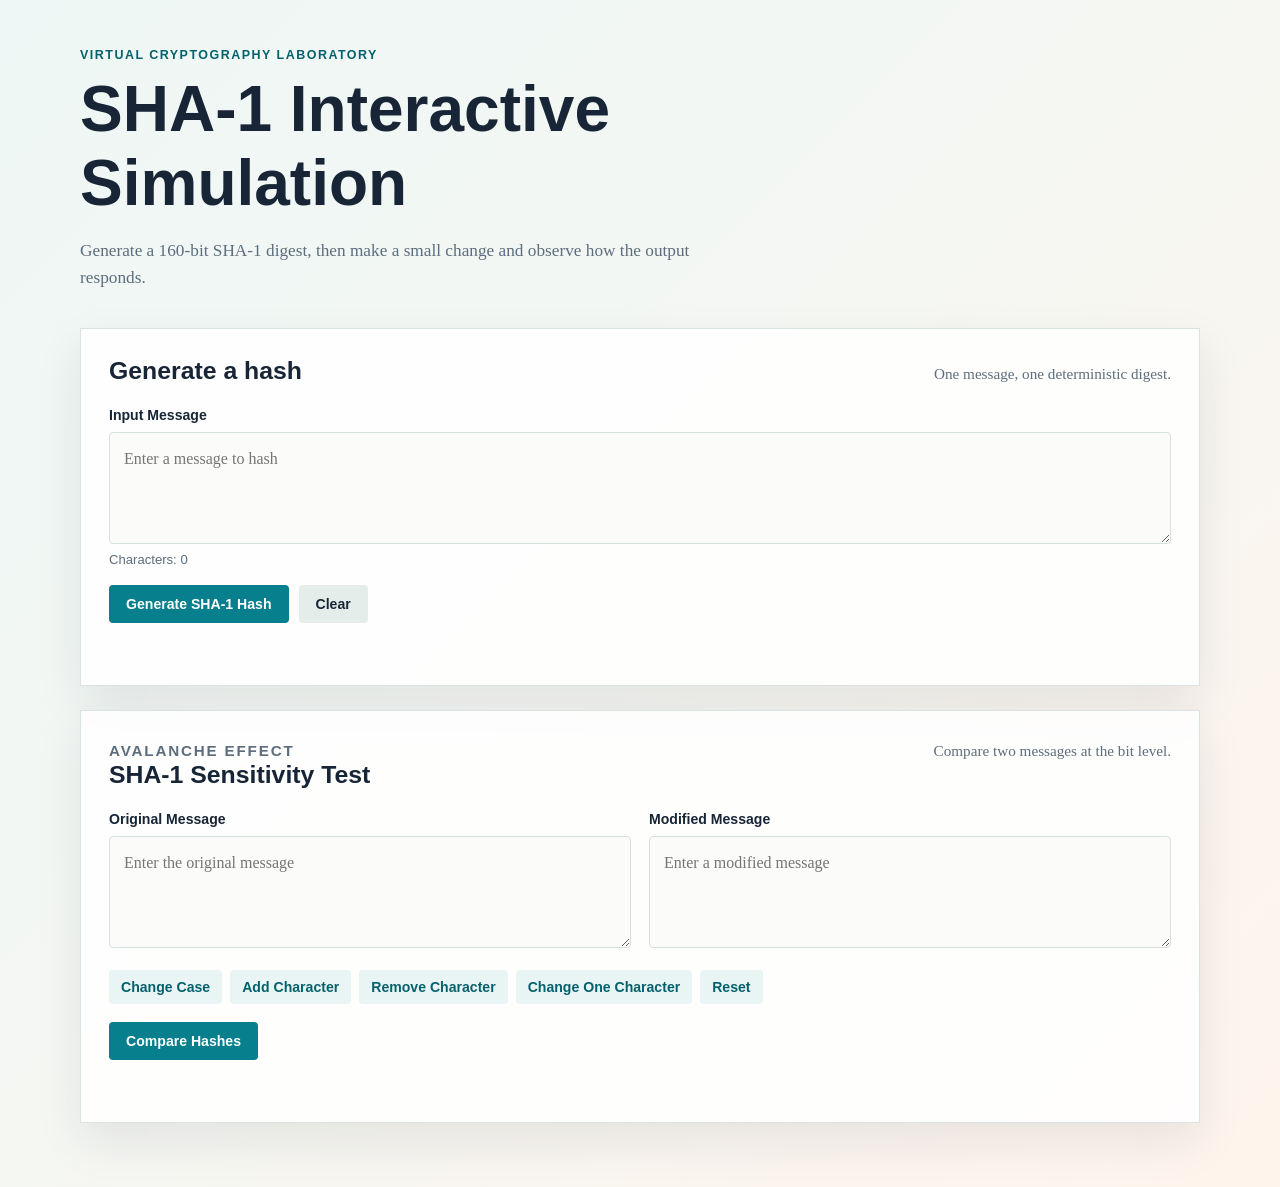
==== index.html @ 7b33bd2f "refactor: move SHA-1 module to root" ====
<!doctype html>
<html lang="en">
<head>
  <meta charset="UTF-8">
  <meta name="viewport" content="width=device-width, initial-scale=1">
  <meta name="description" content="Interactive SHA-1 hashing and sensitivity experiment">
  <title>SHA-1 Interactive Simulation</title>
  <style>
    :root {
      color-scheme: light;
      --ink: #172536;
      --muted: #5d6d7d;
      --paper: #f5f7f3;
      --panel: #ffffff;
      --line: #d7e0df;
      --teal: #087f8c;
      --teal-dark: #05616b;
      --orange: #e5824d;
      --orange-soft: #fff0e8;
      --blue-soft: #e9f4f5;
      --shadow: 0 18px 45px rgba(23, 37, 54, 0.09);
    }

    * { box-sizing: border-box; }

    body {
      margin: 0;
      color: var(--ink);
      background: linear-gradient(135deg, #eef7f5 0%, var(--paper) 48%, #fff4ec 100%);
      font: 16px/1.55 Georgia, "Times New Roman", serif;
    }

    main { width: min(1120px, calc(100% - 32px)); margin: 0 auto; padding: 48px 0 64px; }

    .eyebrow { color: var(--teal-dark); font: 700 0.78rem/1.2 "Avenir Next", "Trebuchet MS", sans-serif; letter-spacing: 0.12em; text-transform: uppercase; }
    h1, h2, h3 { margin: 0; font-family: "Avenir Next", "Trebuchet MS", sans-serif; line-height: 1.15; }
    h1 { max-width: 760px; margin-top: 10px; font-size: clamp(2.35rem, 5vw, 4.5rem); letter-spacing: 0; }
    h2 { font-size: 1.55rem; }
    h3 { font-size: 1rem; }
    p { margin: 0; }
    .intro { max-width: 650px; margin-top: 18px; color: var(--muted); font-size: 1.08rem; }

    .section { margin-top: 36px; padding: 28px; background: rgba(255, 255, 255, 0.87); border: 1px solid rgba(215, 224, 223, 0.9); box-shadow: var(--shadow); }
    .section-heading { display: flex; flex-wrap: wrap; align-items: baseline; justify-content: space-between; gap: 12px; margin-bottom: 22px; }
    .section-heading p { color: var(--muted); font-size: 0.95rem; }
    .grid { display: grid; grid-template-columns: repeat(2, minmax(0, 1fr)); gap: 18px; }
    .field { display: flex; flex-direction: column; gap: 8px; }
    label { font: 700 0.88rem/1.2 "Avenir Next", "Trebuchet MS", sans-serif; }
    textarea { width: 100%; min-height: 112px; resize: vertical; padding: 14px; color: var(--ink); background: #fbfcfa; border: 1px solid var(--line); border-radius: 4px; font: 1rem/1.5 Georgia, "Times New Roman", serif; }
    textarea:focus { outline: 3px solid rgba(8, 127, 140, 0.2); border-color: var(--teal); }
    .count { color: var(--muted); font: 0.82rem "Avenir Next", "Trebuchet MS", sans-serif; }
    .actions { display: flex; flex-wrap: wrap; align-items: center; gap: 10px; margin-top: 18px; }
    button { padding: 11px 17px; color: white; background: var(--teal); border: 0; border-radius: 4px; cursor: pointer; font: 700 0.88rem "Avenir Next", "Trebuchet MS", sans-serif; }
    button:hover { background: var(--teal-dark); }
    button.secondary { color: var(--ink); background: #e5edeb; }
    button.secondary:hover { background: #d4e2df; }
    button.quick { padding: 9px 12px; color: var(--teal-dark); background: var(--blue-soft); }
    .status { min-height: 1.4em; margin-top: 14px; color: #a74627; font: 0.9rem "Avenir Next", "Trebuchet MS", sans-serif; }

    .result { display: none; margin-top: 22px; padding: 20px; background: var(--blue-soft); border-left: 4px solid var(--teal); }
    .result.visible { display: block; }
    .result dl { display: grid; grid-template-columns: 180px 1fr; gap: 10px 20px; margin: 16px 0 0; }
    dt { color: var(--muted); font-weight: 700; }
    dd { margin: 0; overflow-wrap: anywhere; }
    .hash { color: var(--teal-dark); font: 700 0.98rem/1.6 "SFMono-Regular", Consolas, monospace; letter-spacing: 0; }

    .quick-tests { display: flex; flex-wrap: wrap; gap: 8px; margin-top: 22px; }
    .comparison { margin-top: 24px; }
    .comparison-result { display: none; margin-top: 22px; }
    .comparison-result.visible { display: block; }
    .comparison-grid { display: grid; grid-template-columns: repeat(2, minmax(0, 1fr)); gap: 14px; }
    .hash-card { min-width: 0; padding: 16px; background: #fbfcfa; border: 1px solid var(--line); }
    .hash-card .hash { display: block; margin-top: 8px; font-size: 0.86rem; word-break: break-all; }
    .hash-difference { margin-top: 18px; color: var(--muted); font: 0.82rem/1.9 "SFMono-Regular", Consolas, monospace; word-break: break-all; }
    .diff { color: #b6532d; background: var(--orange-soft); font-weight: 700; }
    .metric { margin-top: 20px; padding: 18px; background: #fffaf6; border: 1px solid #f2d8c9; }
    .metric-line { display: flex; justify-content: space-between; gap: 12px; font-family: "Avenir Next", "Trebuchet MS", sans-serif; font-weight: 700; }
    progress { display: block; width: 100%; height: 14px; margin-top: 12px; accent-color: var(--orange); }
    .observation { margin-top: 18px; padding: 14px 16px; background: var(--orange-soft); border-left: 4px solid var(--orange); }
    .footnote { margin-top: 22px; color: var(--muted); font-size: 0.9rem; }

    @media (max-width: 680px) {
      main { width: min(100% - 22px, 1120px); padding-top: 30px; }
      .section { padding: 20px 16px; }
      .grid, .comparison-grid { grid-template-columns: 1fr; }
      .result dl { grid-template-columns: 1fr; gap: 2px; }
      dd { margin-bottom: 8px; }
      .metric-line { align-items: flex-start; flex-direction: column; }
    }
  </style>
</head>
<body>
  <main>
    <header>
      <p class="eyebrow">Virtual Cryptography Laboratory</p>
      <h1>SHA-1 Interactive Simulation</h1>
      <p class="intro">Generate a 160-bit SHA-1 digest, then make a small change and observe how the output responds.</p>
    </header>

    <section class="section" aria-labelledby="hash-heading">
      <div class="section-heading">
        <h2 id="hash-heading">Generate a hash</h2>
        <p>One message, one deterministic digest.</p>
      </div>
      <div class="field">
        <label for="message-input">Input Message</label>
        <textarea id="message-input" placeholder="Enter a message to hash" aria-describedby="character-count"></textarea>
        <span class="count" id="character-count">Characters: 0</span>
      </div>
      <div class="actions">
        <button id="generate-button" type="button">Generate SHA-1 Hash</button>
        <button id="clear-button" class="secondary" type="button">Clear</button>
      </div>
      <p class="status" id="hash-status" role="status" aria-live="polite"></p>
      <article class="result" id="hash-result" aria-live="polite">
        <h3>SHA-1 Result</h3>
        <dl>
          <dt>Message</dt><dd id="result-message"></dd>
          <dt>SHA-1 Hash</dt><dd class="hash" id="result-hash"></dd>
          <dt>Hash Length</dt><dd>160 bits</dd>
          <dt>Hexadecimal Length</dt><dd>40 characters</dd>
        </dl>
      </article>
    </section>

    <section class="section comparison" aria-labelledby="sensitivity-heading">
      <div class="section-heading">
        <div>
          <p class="eyebrow">Avalanche effect</p>
          <h2 id="sensitivity-heading">SHA-1 Sensitivity Test</h2>
        </div>
        <p>Compare two messages at the bit level.</p>
      </div>
      <div class="grid">
        <div class="field">
          <label for="original-input">Original Message</label>
          <textarea id="original-input" placeholder="Enter the original message"></textarea>
        </div>
        <div class="field">
          <label for="modified-input">Modified Message</label>
          <textarea id="modified-input" placeholder="Enter a modified message"></textarea>
        </div>
      </div>
      <div class="quick-tests" aria-label="Quick sensitivity tests">
        <button class="quick" type="button" data-test="case">Change Case</button>
        <button class="quick" type="button" data-test="add">Add Character</button>
        <button class="quick" type="button" data-test="remove">Remove Character</button>
        <button class="quick" type="button" data-test="character">Change One Character</button>
        <button class="quick" type="button" data-test="reset">Reset</button>
      </div>
      <div class="actions">
        <button id="compare-button" type="button">Compare Hashes</button>
      </div>
      <p class="status" id="comparison-status" role="status" aria-live="polite"></p>
      <article class="comparison-result" id="comparison-result" aria-live="polite">
        <div class="comparison-grid">
          <div class="hash-card"><h3>Original Message</h3><p id="comparison-original-message"></p><span class="hash" id="comparison-original-hash"></span></div>
          <div class="hash-card"><h3>Modified Message</h3><p id="comparison-modified-message"></p><span class="hash" id="comparison-modified-hash"></span></div>
        </div>
        <p class="hash-difference" id="hash-difference" aria-label="Hexadecimal hash differences"></p>
        <div class="metric">
          <div class="metric-line"><span id="changed-bits">Changed Bits: 0 / 160</span><span id="changed-percentage">0.00%</span></div>
          <progress id="sensitivity-progress" max="100" value="0" aria-label="Percentage of changed bits"></progress>
        </div>
        <p class="observation" id="observation"></p>
        <p class="footnote">Each hexadecimal character represents four bits, so the 40-character display represents the complete 160-bit SHA-1 output. Highlighted characters differ between the two digests.</p>
      </article>
    </section>
  </main>
  <script src="script.js"></script>
</body>
</html>
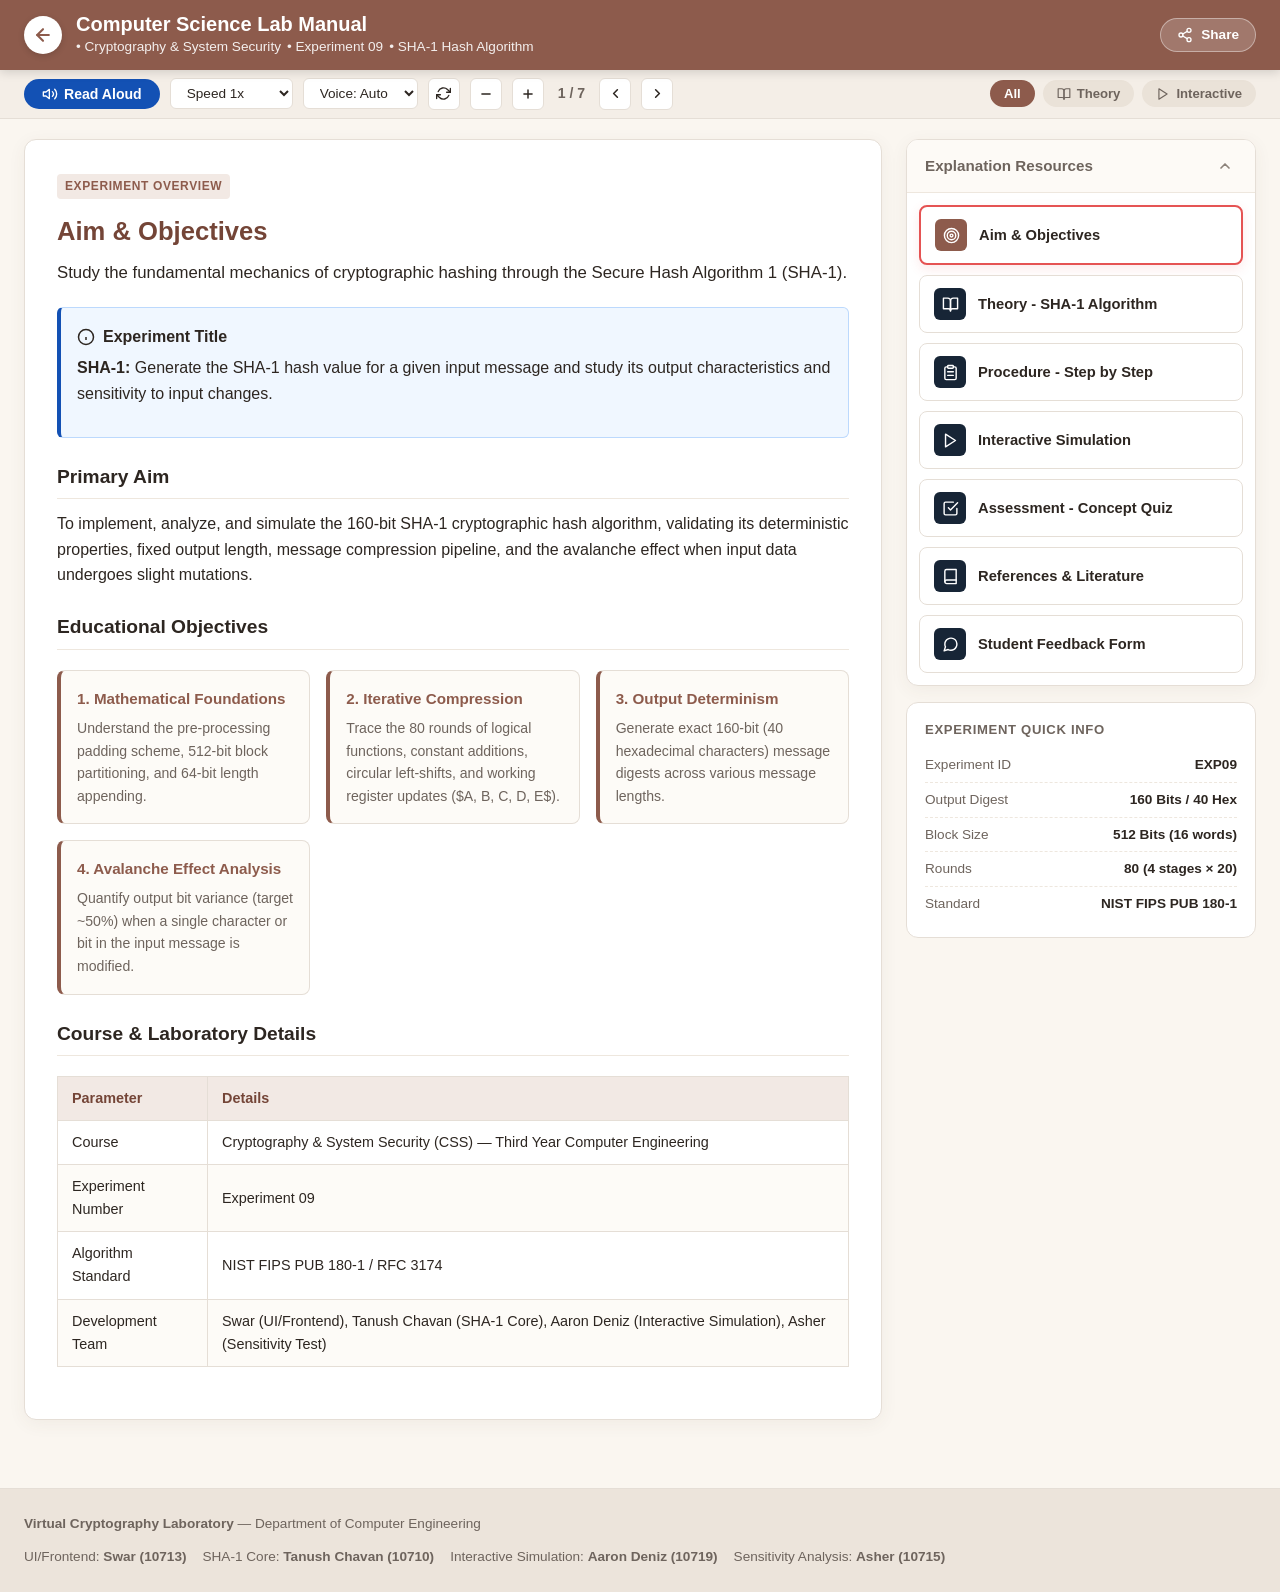
==== commit fcbea437: "feat: implement virtual lab frontend UI, educational theme, and lab sections" ====
--- a/index.html
+++ b/index.html
@@ -3,170 +3,919 @@
 <head>
   <meta charset="UTF-8">
   <meta name="viewport" content="width=device-width, initial-scale=1">
-  <meta name="description" content="Interactive SHA-1 hashing and sensitivity experiment">
-  <title>SHA-1 Interactive Simulation</title>
-  <style>
-    :root {
-      color-scheme: light;
-      --ink: #172536;
-      --muted: #5d6d7d;
-      --paper: #f5f7f3;
-      --panel: #ffffff;
-      --line: #d7e0df;
-      --teal: #087f8c;
-      --teal-dark: #05616b;
-      --orange: #e5824d;
-      --orange-soft: #fff0e8;
-      --blue-soft: #e9f4f5;
-      --shadow: 0 18px 45px rgba(23, 37, 54, 0.09);
-    }
-
-    * { box-sizing: border-box; }
-
-    body {
-      margin: 0;
-      color: var(--ink);
-      background: linear-gradient(135deg, #eef7f5 0%, var(--paper) 48%, #fff4ec 100%);
-      font: 16px/1.55 Georgia, "Times New Roman", serif;
-    }
-
-    main { width: min(1120px, calc(100% - 32px)); margin: 0 auto; padding: 48px 0 64px; }
-
-    .eyebrow { color: var(--teal-dark); font: 700 0.78rem/1.2 "Avenir Next", "Trebuchet MS", sans-serif; letter-spacing: 0.12em; text-transform: uppercase; }
-    h1, h2, h3 { margin: 0; font-family: "Avenir Next", "Trebuchet MS", sans-serif; line-height: 1.15; }
-    h1 { max-width: 760px; margin-top: 10px; font-size: clamp(2.35rem, 5vw, 4.5rem); letter-spacing: 0; }
-    h2 { font-size: 1.55rem; }
-    h3 { font-size: 1rem; }
-    p { margin: 0; }
-    .intro { max-width: 650px; margin-top: 18px; color: var(--muted); font-size: 1.08rem; }
-
-    .section { margin-top: 36px; padding: 28px; background: rgba(255, 255, 255, 0.87); border: 1px solid rgba(215, 224, 223, 0.9); box-shadow: var(--shadow); }
-    .section-heading { display: flex; flex-wrap: wrap; align-items: baseline; justify-content: space-between; gap: 12px; margin-bottom: 22px; }
-    .section-heading p { color: var(--muted); font-size: 0.95rem; }
-    .grid { display: grid; grid-template-columns: repeat(2, minmax(0, 1fr)); gap: 18px; }
-    .field { display: flex; flex-direction: column; gap: 8px; }
-    label { font: 700 0.88rem/1.2 "Avenir Next", "Trebuchet MS", sans-serif; }
-    textarea { width: 100%; min-height: 112px; resize: vertical; padding: 14px; color: var(--ink); background: #fbfcfa; border: 1px solid var(--line); border-radius: 4px; font: 1rem/1.5 Georgia, "Times New Roman", serif; }
-    textarea:focus { outline: 3px solid rgba(8, 127, 140, 0.2); border-color: var(--teal); }
-    .count { color: var(--muted); font: 0.82rem "Avenir Next", "Trebuchet MS", sans-serif; }
-    .actions { display: flex; flex-wrap: wrap; align-items: center; gap: 10px; margin-top: 18px; }
-    button { padding: 11px 17px; color: white; background: var(--teal); border: 0; border-radius: 4px; cursor: pointer; font: 700 0.88rem "Avenir Next", "Trebuchet MS", sans-serif; }
-    button:hover { background: var(--teal-dark); }
-    button.secondary { color: var(--ink); background: #e5edeb; }
-    button.secondary:hover { background: #d4e2df; }
-    button.quick { padding: 9px 12px; color: var(--teal-dark); background: var(--blue-soft); }
-    .status { min-height: 1.4em; margin-top: 14px; color: #a74627; font: 0.9rem "Avenir Next", "Trebuchet MS", sans-serif; }
-
-    .result { display: none; margin-top: 22px; padding: 20px; background: var(--blue-soft); border-left: 4px solid var(--teal); }
-    .result.visible { display: block; }
-    .result dl { display: grid; grid-template-columns: 180px 1fr; gap: 10px 20px; margin: 16px 0 0; }
-    dt { color: var(--muted); font-weight: 700; }
-    dd { margin: 0; overflow-wrap: anywhere; }
-    .hash { color: var(--teal-dark); font: 700 0.98rem/1.6 "SFMono-Regular", Consolas, monospace; letter-spacing: 0; }
-
-    .quick-tests { display: flex; flex-wrap: wrap; gap: 8px; margin-top: 22px; }
-    .comparison { margin-top: 24px; }
-    .comparison-result { display: none; margin-top: 22px; }
-    .comparison-result.visible { display: block; }
-    .comparison-grid { display: grid; grid-template-columns: repeat(2, minmax(0, 1fr)); gap: 14px; }
-    .hash-card { min-width: 0; padding: 16px; background: #fbfcfa; border: 1px solid var(--line); }
-    .hash-card .hash { display: block; margin-top: 8px; font-size: 0.86rem; word-break: break-all; }
-    .hash-difference { margin-top: 18px; color: var(--muted); font: 0.82rem/1.9 "SFMono-Regular", Consolas, monospace; word-break: break-all; }
-    .diff { color: #b6532d; background: var(--orange-soft); font-weight: 700; }
-    .metric { margin-top: 20px; padding: 18px; background: #fffaf6; border: 1px solid #f2d8c9; }
-    .metric-line { display: flex; justify-content: space-between; gap: 12px; font-family: "Avenir Next", "Trebuchet MS", sans-serif; font-weight: 700; }
-    progress { display: block; width: 100%; height: 14px; margin-top: 12px; accent-color: var(--orange); }
-    .observation { margin-top: 18px; padding: 14px 16px; background: var(--orange-soft); border-left: 4px solid var(--orange); }
-    .footnote { margin-top: 22px; color: var(--muted); font-size: 0.9rem; }
-
-    @media (max-width: 680px) {
-      main { width: min(100% - 22px, 1120px); padding-top: 30px; }
-      .section { padding: 20px 16px; }
-      .grid, .comparison-grid { grid-template-columns: 1fr; }
-      .result dl { grid-template-columns: 1fr; gap: 2px; }
-      dd { margin-bottom: 8px; }
-      .metric-line { align-items: flex-start; flex-direction: column; }
-    }
-  </style>
+  <meta name="description" content="Virtual Cryptography Laboratory - SHA-1 Hash Algorithm and Sensitivity Interactive Simulation">
+  <title>Virtual Cryptography Lab | SHA-1 Hash Algorithm</title>
+  <link rel="stylesheet" href="style.css">
 </head>
 <body>
-  <main>
-    <header>
-      <p class="eyebrow">Virtual Cryptography Laboratory</p>
-      <h1>SHA-1 Interactive Simulation</h1>
-      <p class="intro">Generate a 160-bit SHA-1 digest, then make a small change and observe how the output responds.</p>
-    </header>
-
-    <section class="section" aria-labelledby="hash-heading">
-      <div class="section-heading">
-        <h2 id="hash-heading">Generate a hash</h2>
-        <p>One message, one deterministic digest.</p>
+
+  <!-- Top Header (Educational Lab Manual Theme) -->
+  <header class="site-header">
+    <div class="header-container">
+      <div class="header-left">
+        <button class="back-btn" id="btn-back" type="button" title="Back to Virtual Lab Home" aria-label="Go back">
+          <svg width="20" height="20" viewBox="0 0 24 24" fill="none" stroke="currentColor" stroke-width="2.5" stroke-linecap="round" stroke-linejoin="round">
+            <line x1="19" y1="12" x2="5" y2="12"></line>
+            <polyline points="12 19 5 12 12 5"></polyline>
+          </svg>
+        </button>
+        <div class="header-titles">
+          <h1>Computer Science Lab Manual</h1>
+          <div class="subtitle">
+            <span>• Cryptography & System Security</span>
+            <span>• Experiment 09</span>
+            <span>• SHA-1 Hash Algorithm</span>
+          </div>
+        </div>
       </div>
-      <div class="field">
-        <label for="message-input">Input Message</label>
-        <textarea id="message-input" placeholder="Enter a message to hash" aria-describedby="character-count"></textarea>
-        <span class="count" id="character-count">Characters: 0</span>
+      <div class="header-right">
+        <button class="share-btn" id="btn-share" type="button">
+          <svg width="16" height="16" viewBox="0 0 24 24" fill="none" stroke="currentColor" stroke-width="2" stroke-linecap="round" stroke-linejoin="round">
+            <circle cx="18" cy="5" r="3"></circle>
+            <circle cx="6" cy="12" r="3"></circle>
+            <circle cx="18" cy="19" r="3"></circle>
+            <line x1="8.59" y1="13.51" x2="15.42" y2="17.49"></line>
+            <line x1="15.41" y1="6.51" x2="8.59" y2="10.49"></line>
+          </svg>
+          Share
+        </button>
       </div>
-      <div class="actions">
-        <button id="generate-button" type="button">Generate SHA-1 Hash</button>
-        <button id="clear-button" class="secondary" type="button">Clear</button>
+    </div>
+  </header>
+
+  <!-- Interactive Toolbar / Utility Bar -->
+  <nav class="toolbar" aria-label="Lab navigation and accessibility controls">
+    <div class="toolbar-container">
+      <div class="toolbar-controls">
+        <button class="menu-toggle-btn" id="btn-menu-toggle" type="button" aria-label="Toggle resources menu">
+          <svg width="20" height="20" viewBox="0 0 24 24" fill="none" stroke="currentColor" stroke-width="2.2" stroke-linecap="round" stroke-linejoin="round">
+            <line x1="3" y1="12" x2="21" y2="12"></line>
+            <line x1="3" y1="6" x2="21" y2="6"></line>
+            <line x1="3" y1="18" x2="21" y2="18"></line>
+          </svg>
+        </button>
+        <button class="read-aloud-btn" id="btn-read-aloud" type="button" aria-label="Read text aloud">
+          <svg width="16" height="16" viewBox="0 0 24 24" fill="none" stroke="currentColor" stroke-width="2" stroke-linecap="round" stroke-linejoin="round">
+            <polygon points="11 5 6 9 2 9 2 15 6 15 11 19 11 5"></polygon>
+            <path d="M19.07 4.93a10 10 0 0 1 0 14.14M15.54 8.46a5 5 0 0 1 0 7.07"></path>
+          </svg>
+          <span id="read-aloud-text">Read Aloud</span>
+        </button>
+
+        <select class="control-select" id="select-speech-speed" aria-label="Speech speed">
+          <option value="0.85">Speed 0.85x</option>
+          <option value="1" selected>Speed 1x</option>
+          <option value="1.25">Speed 1.25x</option>
+          <option value="1.5">Speed 1.5x</option>
+        </select>
+
+        <select class="control-select" id="select-speech-voice" aria-label="Voice selection">
+          <option value="auto">Voice: Auto</option>
+        </select>
+
+        <button class="icon-btn" id="btn-reset-view" type="button" title="Reset view and simulation" aria-label="Reset simulation">
+          <svg width="15" height="15" viewBox="0 0 24 24" fill="none" stroke="currentColor" stroke-width="2.2" stroke-linecap="round" stroke-linejoin="round">
+            <path d="M23 4v6h-6"></path>
+            <path d="M1 20v-6h6"></path>
+            <path d="M3.51 9a9 9 0 0 1 14.85-3.36L23 10M1 14l4.64 4.36A9 9 0 0 0 20.49 15"></path>
+          </svg>
+        </button>
+
+        <button class="icon-btn" id="btn-font-decrease" type="button" title="Decrease font size" aria-label="Decrease font size">
+          <svg width="14" height="14" viewBox="0 0 24 24" fill="none" stroke="currentColor" stroke-width="2.5" stroke-linecap="round">
+            <line x1="5" y1="12" x2="19" y2="12"></line>
+          </svg>
+        </button>
+        <button class="icon-btn" id="btn-font-increase" type="button" title="Increase font size" aria-label="Increase font size">
+          <svg width="14" height="14" viewBox="0 0 24 24" fill="none" stroke="currentColor" stroke-width="2.5" stroke-linecap="round">
+            <line x1="12" y1="5" x2="12" y2="19"></line>
+            <line x1="5" y1="12" x2="19" y2="12"></line>
+          </svg>
+        </button>
+
+        <span class="pagination-display" id="page-indicator">1 / 7</span>
+
+        <button class="icon-btn" id="btn-prev-page" type="button" title="Previous section" aria-label="Previous section">
+          <svg width="15" height="15" viewBox="0 0 24 24" fill="none" stroke="currentColor" stroke-width="2.5" stroke-linecap="round" stroke-linejoin="round">
+            <polyline points="15 18 9 12 15 6"></polyline>
+          </svg>
+        </button>
+        <button class="icon-btn" id="btn-next-page" type="button" title="Next section" aria-label="Next section">
+          <svg width="15" height="15" viewBox="0 0 24 24" fill="none" stroke="currentColor" stroke-width="2.5" stroke-linecap="round" stroke-linejoin="round">
+            <polyline points="9 18 15 12 9 6"></polyline>
+          </svg>
+        </button>
       </div>
-      <p class="status" id="hash-status" role="status" aria-live="polite"></p>
-      <article class="result" id="hash-result" aria-live="polite">
-        <h3>SHA-1 Result</h3>
-        <dl>
-          <dt>Message</dt><dd id="result-message"></dd>
-          <dt>SHA-1 Hash</dt><dd class="hash" id="result-hash"></dd>
-          <dt>Hash Length</dt><dd>160 bits</dd>
-          <dt>Hexadecimal Length</dt><dd>40 characters</dd>
-        </dl>
-      </article>
-    </section>
-
-    <section class="section comparison" aria-labelledby="sensitivity-heading">
-      <div class="section-heading">
-        <div>
-          <p class="eyebrow">Avalanche effect</p>
-          <h2 id="sensitivity-heading">SHA-1 Sensitivity Test</h2>
-        </div>
-        <p>Compare two messages at the bit level.</p>
+
+      <div class="filter-tabs" role="tablist" aria-label="Resource filter">
+        <button class="filter-pill active" data-filter="all" type="button">All</button>
+        <button class="filter-pill" data-filter="theory" type="button">
+          <svg width="14" height="14" viewBox="0 0 24 24" fill="none" stroke="currentColor" stroke-width="2" stroke-linecap="round" stroke-linejoin="round">
+            <path d="M2 3h6a4 4 0 0 1 4 4v14a3 3 0 0 0-3-3H2z"></path>
+            <path d="M22 3h-6a4 4 0 0 0-4 4v14a3 3 0 0 1 3-3h7z"></path>
+          </svg>
+          Theory
+        </button>
+        <button class="filter-pill" data-filter="interactive" type="button">
+          <svg width="14" height="14" viewBox="0 0 24 24" fill="none" stroke="currentColor" stroke-width="2" stroke-linecap="round" stroke-linejoin="round">
+            <polygon points="5 3 19 12 5 21 5 3"></polygon>
+          </svg>
+          Interactive
+        </button>
       </div>
-      <div class="grid">
-        <div class="field">
-          <label for="original-input">Original Message</label>
-          <textarea id="original-input" placeholder="Enter the original message"></textarea>
-        </div>
-        <div class="field">
-          <label for="modified-input">Modified Message</label>
-          <textarea id="modified-input" placeholder="Enter a modified message"></textarea>
-        </div>
+    </div>
+  </nav>
+
+  <!-- Main Laboratory Workspace -->
+  <main class="lab-layout">
+    
+    <!-- Left Column: Dynamic Content Panes -->
+    <article class="content-area" id="content-container">
+
+      <!-- ==========================================
+           1. AIM & OBJECTIVES PANE
+           ========================================== -->
+      <section class="section-pane active content-pane" id="pane-aim" data-index="1" data-category="theory" aria-labelledby="heading-aim">
+        <span class="section-badge">Experiment Overview</span>
+        <h2 id="heading-aim">Aim & Objectives</h2>
+        <p class="lead-p">Study the fundamental mechanics of cryptographic hashing through the Secure Hash Algorithm 1 (SHA-1).</p>
+        
+        <div class="callout-box info">
+          <div class="callout-title">
+            <svg width="18" height="18" viewBox="0 0 24 24" fill="none" stroke="currentColor" stroke-width="2"><circle cx="12" cy="12" r="10"></circle><line x1="12" y1="16" x2="12" y2="12"></line><line x1="12" y1="8" x2="12.01" y2="8"></line></svg>
+            Experiment Title
+          </div>
+          <p><strong>SHA-1:</strong> Generate the SHA-1 hash value for a given input message and study its output characteristics and sensitivity to input changes.</p>
+        </div>
+
+        <h3>Primary Aim</h3>
+        <p>To implement, analyze, and simulate the 160-bit SHA-1 cryptographic hash algorithm, validating its deterministic properties, fixed output length, message compression pipeline, and the avalanche effect when input data undergoes slight mutations.</p>
+
+        <h3>Educational Objectives</h3>
+        <div class="objectives-grid">
+          <div class="objective-card">
+            <h4>1. Mathematical Foundations</h4>
+            <p>Understand the pre-processing padding scheme, 512-bit block partitioning, and 64-bit length appending.</p>
+          </div>
+          <div class="objective-card">
+            <h4>2. Iterative Compression</h4>
+            <p>Trace the 80 rounds of logical functions, constant additions, circular left-shifts, and working register updates ($A, B, C, D, E$).</p>
+          </div>
+          <div class="objective-card">
+            <h4>3. Output Determinism</h4>
+            <p>Generate exact 160-bit (40 hexadecimal characters) message digests across various message lengths.</p>
+          </div>
+          <div class="objective-card">
+            <h4>4. Avalanche Effect Analysis</h4>
+            <p>Quantify output bit variance (target ~50%) when a single character or bit in the input message is modified.</p>
+          </div>
+        </div>
+
+        <h3>Course & Laboratory Details</h3>
+        <table class="data-table">
+          <thead>
+            <tr>
+              <th>Parameter</th>
+              <th>Details</th>
+            </tr>
+          </thead>
+          <tbody>
+            <tr>
+              <td>Course</td>
+              <td>Cryptography & System Security (CSS) — Third Year Computer Engineering</td>
+            </tr>
+            <tr>
+              <td>Experiment Number</td>
+              <td>Experiment 09</td>
+            </tr>
+            <tr>
+              <td>Algorithm Standard</td>
+              <td>NIST FIPS PUB 180-1 / RFC 3174</td>
+            </tr>
+            <tr>
+              <td>Development Team</td>
+              <td>Swar (UI/Frontend), Tanush Chavan (SHA-1 Core), Aaron Deniz (Interactive Simulation), Asher (Sensitivity Test)</td>
+            </tr>
+          </tbody>
+        </table>
+      </section>
+
+      <!-- ==========================================
+           2. THEORY PANE
+           ========================================== -->
+      <section class="section-pane content-pane" id="pane-theory" data-index="2" data-category="theory" aria-labelledby="heading-theory">
+        <span class="section-badge">Cryptographic Principles</span>
+        <h2 id="heading-theory">Theory: SHA-1 Hash Algorithm</h2>
+        <p class="lead-p">The Secure Hash Algorithm 1 (SHA-1) is a cryptographic hash function designed by the United States National Security Agency (NSA) and published as a U.S. Federal Information Processing Standard (FIPS PUB 180-1) in 1995.</p>
+
+        <h3>1. Essential Properties of Cryptographic Hash Functions</h3>
+        <p>A secure cryptographic hash function takes an arbitrary-length message $M$ and produces a fixed-length digest $H(M)$. It must satisfy three core security properties:</p>
+        <ul>
+          <li><strong>Pre-image Resistance (One-Way):</strong> Given a digest $h$, it is computationally infeasible to find any message $m$ such that $H(m) = h$.</li>
+          <li><strong>Second Pre-image Resistance (Weak Collision Resistance):</strong> Given an input $m_1$, it is computationally infeasible to find a different input $m_2 \neq m_1$ such that $H(m_1) = H(m_2)$.</li>
+          <li><strong>Collision Resistance (Strong Collision Resistance):</strong> It is computationally infeasible to find any two distinct messages $m_1 \neq m_2$ such that $H(m_1) = H(m_2)$.</li>
+        </ul>
+
+        <h3>2. SHA-1 Algorithm Specifications</h3>
+        <table class="data-table">
+          <thead>
+            <tr>
+              <th>Parameter</th>
+              <th>Specification</th>
+            </tr>
+          </thead>
+          <tbody>
+            <tr>
+              <td>Digest Size (Output Length)</td>
+              <td><strong>160 bits</strong> (20 bytes, represented as 40 hexadecimal characters)</td>
+            </tr>
+            <tr>
+              <td>Input Block Size</td>
+              <td><strong>512 bits</strong> (16 words of 32 bits each)</td>
+            </tr>
+            <tr>
+              <td>Word Size</td>
+              <td>32 bits</td>
+            </tr>
+            <tr>
+              <td>Maximum Input Message Size</td>
+              <td>$2^{64} - 1$ bits</td>
+            </tr>
+            <tr>
+              <td>Total Processing Rounds</td>
+              <td><strong>80 rounds</strong> (organized into 4 logical stages of 20 rounds each)</td>
+            </tr>
+            <tr>
+              <td>Initial Register State Variables</td>
+              <td>5 registers: $A, B, C, D, E$ (each 32 bits, total 160 bits)</td>
+            </tr>
+          </tbody>
+        </table>
+
+        <h3>3. Step-by-Step Processing Pipeline</h3>
+        
+        <h4>Step 1: Message Padding</h4>
+        <p>The input message is padded so that its total bit length is congruent to <strong>448 modulo 512</strong> ($L \equiv 448 \pmod{512}$). Padding is always performed, even if the message already has the desired length.</p>
+        <div class="formula-block">
+          1. Append a single '1' bit to the end of the message.<br>
+          2. Append $k$ zero bits ('0'), where $k$ is the smallest non-negative integer satisfying:<br>
+          &nbsp;&nbsp;&nbsp;&nbsp;$(L + 1 + k) \equiv 448 \pmod{512}$
+        </div>
+
+        <h4>Step 2: Appending 64-Bit Length</h4>
+        <p>A 64-bit unsigned integer representing the original message length $L$ (in bits) is appended to the padded message. This produces a complete padded message whose length is an exact multiple of 512 bits ($n \times 512$).</p>
+
+        <h4>Step 3: Initializing Working Registers</h4>
+        <p>A 160-bit buffer composed of five 32-bit registers $(A, B, C, D, E)$ is initialized with standard hexadecimal constants:</p>
+        <div class="formula-block">
+          A = 0x67452301<br>
+          B = 0xEFCDAB89<br>
+          C = 0x98BADCFE<br>
+          D = 0x10325476<br>
+          E = 0xC3D2E1F0
+        </div>
+
+        <h4>Step 4: Message Schedule Expansion</h4>
+        <p>Each 512-bit block is divided into sixteen 32-bit words $W_0, W_1, \dots, W_{15}$. These are expanded into eighty 32-bit words $W_{16}, \dots, W_{79}$ using bitwise XOR and circular left-shift:</p>
+        <div class="formula-block">
+          For t = 16 to 79:<br>
+          W[t] = ROTL^1 ( W[t-3] ⊕ W[t-8] ⊕ W[t-14] ⊕ W[t-16] )
+        </div>
+
+        <h4>Step 5: 80 Rounds of Iterative Compression</h4>
+        <p>The 80 rounds are divided into 4 stages of 20 rounds each. Each stage uses a distinct non-linear logical function $f_t$ and additive constant $K_t$:</p>
+        <table class="data-table">
+          <thead>
+            <tr>
+              <th>Stage</th>
+              <th>Rounds ($t$)</th>
+              <th>Non-linear Function $f_t(B, C, D)$</th>
+              <th>Constant $K_t$ (Hex)</th>
+            </tr>
+          </thead>
+          <tbody>
+            <tr>
+              <td>Stage 1</td>
+              <td>0 – 19</td>
+              <td>$(B \land C) \lor (\neg B \land D)$ (Ch / Conditional)</td>
+              <td><code>0x5A827999</code></td>
+            </tr>
+            <tr>
+              <td>Stage 2</td>
+              <td>20 – 39</td>
+              <td>$B \oplus C \oplus D$ (Parity)</td>
+              <td><code>0x6ED9EBA1</code></td>
+            </tr>
+            <tr>
+              <td>Stage 3</td>
+              <td>40 – 59</td>
+              <td>$(B \land C) \lor (B \land D) \lor (C \land D)$ (Maj / Majority)</td>
+              <td><code>0x8F1BBCDC</code></td>
+            </tr>
+            <tr>
+              <td>Stage 4</td>
+              <td>60 – 79</td>
+              <td>$B \oplus C \oplus D$ (Parity)</td>
+              <td><code>0xCA62C1D6</code></td>
+            </tr>
+          </tbody>
+        </table>
+
+        <div class="formula-block">
+          For each round t from 0 to 79:<br>
+          TEMP = ROTL^5(A) + f_t(B, C, D) + E + W_t + K_t<br>
+          E = D<br>
+          D = C<br>
+          C = ROTL^30(B)<br>
+          B = A<br>
+          A = TEMP
+        </div>
+
+        <h4>Step 6: Producing the 160-Bit Digest</h4>
+        <p>After all 80 rounds, the working registers are added modulo $2^{32}$ to the previous hash block chaining variables. The final output is formed by concatenating $A, B, C, D, E$ into a 40-character hexadecimal string.</p>
+
+        <h3>4. The Avalanche Effect</h3>
+        <p>A critical characteristic of any robust cryptographic hash function is the <strong>Avalanche Effect</strong>: a minute change in the input (such as flipping a single bit or changing a character case) causes an unpredictable and widespread change in the output digest.</p>
+        <div class="callout-box warning">
+          <div class="callout-title">Ideal Cryptographic Avalanche Target</div>
+          <p>Theoretically, in a well-designed hash function, changing 1 bit of the input should cause each bit of the output to flip with a probability of 0.5. Thus, approximately <strong>50% (80 out of 160 bits)</strong> of the output digest should change.</p>
+        </div>
+
+        <h3>5. Current Cryptanalytic Status</h3>
+        <p>In 2005, researchers (Wang et al.) discovered theoretical collision vulnerabilities in SHA-1. In 2017, researchers from CWI Amsterdam and Google announced the <strong>SHAttered</strong> attack, generating the first real-world collision (two distinct PDF files producing the same SHA-1 hash). As a result, industry standards (NIST, IETF) have deprecated SHA-1 for digital signatures in favor of <strong>SHA-256</strong> and <strong>SHA-3</strong>.</p>
+      </section>
+
+      <!-- ==========================================
+           3. PROCEDURE PANE
+           ========================================== -->
+      <section class="section-pane content-pane" id="pane-procedure" data-index="3" data-category="theory" aria-labelledby="heading-procedure">
+        <span class="section-badge">Laboratory Guidelines</span>
+        <h2 id="heading-procedure">Experiment Procedure</h2>
+        <p class="lead-p">Follow these sequential instructions to perform the SHA-1 generation and sensitivity evaluation.</p>
+
+        <h3>Real Laboratory Procedure</h3>
+        <ol class="procedure-steps">
+          <li class="procedure-step-item">
+            <span class="step-num-badge">1</span>
+            <div class="step-content">
+              <h4>Input Selection & ASCII Conversion</h4>
+              <p>Choose an alphanumeric input string $M$. Convert each ASCII character into its 8-bit binary representation to compute the initial bit length $L$.</p>
+            </div>
+          </li>
+          <li class="procedure-step-item">
+            <span class="step-num-badge">2</span>
+            <div class="step-content">
+              <h4>Padding & Length Block Construction</h4>
+              <p>Append a '1' bit followed by $k$ zero bits such that the resulting block length is $448 \pmod{512}$. Append the 64-bit big-endian binary representation of length $L$.</p>
+            </div>
+          </li>
+          <li class="procedure-step-item">
+            <span class="step-num-badge">3</span>
+            <div class="step-content">
+              <h4>Register Initialization & Round Execution</h4>
+              <p>Initialize the 5 state registers $A, B, C, D, E$ with standard IV constants. Execute the 80 rounds of compression for each 512-bit block.</p>
+            </div>
+          </li>
+          <li class="procedure-step-item">
+            <span class="step-num-badge">4</span>
+            <div class="step-content">
+              <h4>Sensitivity / Mutation Test</h4>
+              <p>Introduce a 1-bit or 1-character modification in the input string. Compute the new 160-bit digest.</p>
+            </div>
+          </li>
+          <li class="procedure-step-item">
+            <span class="step-num-badge">5</span>
+            <div class="step-content">
+              <h4>Bitwise Variance Calculation</h4>
+              <p>Convert both 40-character hexadecimal digests into their respective 160-bit binary sequences. Perform bitwise XOR and calculate the percentage of changed bits:</p>
+              <div class="formula-block">
+                Percentage Difference = (Changed Bits / 160) × 100%
+              </div>
+            </div>
+          </li>
+        </ol>
+
+        <h3>Virtual Laboratory Procedure</h3>
+        <ol>
+          <li>Navigate to the <strong>Simulation</strong> resource tab from the right-hand panel.</li>
+          <li>In the <strong>Generate SHA-1 Hash</strong> section, type any message into the <em>Input Message</em> box (note the real-time character counter).</li>
+          <li>Click <strong>Generate SHA-1 Hash</strong> to obtain the 40-character hexadecimal digest. Verify that the output length is consistently 160 bits regardless of message length.</li>
+          <li>Scroll to the <strong>Sensitivity Test</strong> section. Enter an original message, then modify it manually or click one of the quick sensitivity presets (<em>Change Case, Add Character, Remove Character, Change One Character</em>).</li>
+          <li>Click <strong>Compare Hashes</strong> to view the bit-level comparison, changed bit count, percentage progress bar, and difference visualization.</li>
+          <li>Review the observation card to confirm the presence of the Avalanche Effect.</li>
+        </ol>
+      </section>
+
+      <!-- ==========================================
+           4. SIMULATION PANE (AARON'S INTERACTIVE SIMULATION INTEGRATED)
+           ========================================== -->
+      <section class="section-pane" id="pane-simulation" data-index="4" data-category="interactive" aria-labelledby="heading-sim">
+        <span class="section-badge">Interactive Simulation</span>
+        <h2 id="heading-sim">SHA-1 Interactive Simulation</h2>
+        <p class="lead-p">Experiment with message digest calculation, examine output bit sensitivity, and inspect the avalanche effect in real time.</p>
+
+        <!-- Subtabs within simulation -->
+        <div class="sim-subtabs">
+          <button class="sim-subtab-btn active" data-subtab="hash-tab" type="button">Hash Generator</button>
+          <button class="sim-subtab-btn" data-subtab="sensitivity-tab" type="button">Sensitivity & Avalanche Analysis</button>
+          <button class="sim-subtab-btn" data-subtab="padding-tab" type="button">Message Padding Inspector</button>
+        </div>
+
+        <!-- Subpanel 1: Hash Generator -->
+        <div class="sim-subpanel active" id="subpanel-hash-tab">
+          <div class="field">
+            <label for="message-input">Input Message:</label>
+            <textarea id="message-input" placeholder="Type or paste any text to hash..." aria-describedby="character-count"></textarea>
+            <span class="count" id="character-count">Characters: 0</span>
+          </div>
+
+          <div class="actions">
+            <button class="btn btn-primary" id="generate-button" type="button">
+              <svg width="16" height="16" viewBox="0 0 24 24" fill="none" stroke="currentColor" stroke-width="2"><polyline points="22 12 18 12 15 21 9 3 6 12 2 12"></polyline></svg>
+              Generate SHA-1 Hash
+            </button>
+            <button class="btn btn-secondary" id="clear-button" type="button">Clear</button>
+          </div>
+
+          <p class="status-msg" id="hash-status" role="status" aria-live="polite"></p>
+
+          <article class="result-card" id="hash-result" aria-live="polite">
+            <h3>SHA-1 Digest Result</h3>
+            <dl class="result-dl">
+              <dt>Input Message</dt>
+              <dd id="result-message"></dd>
+
+              <dt>Hexadecimal Digest</dt>
+              <dd>
+                <span class="hash-display" id="result-hash"></span>
+                <button class="copy-btn" id="btn-copy-hash" type="button" title="Copy to clipboard">Copy</button>
+              </dd>
+
+              <dt>Digest Length</dt>
+              <dd>160 bits (20 bytes)</dd>
+
+              <dt>Hex Character Count</dt>
+              <dd>40 characters (4 bits per character)</dd>
+
+              <dt>Deterministic Check</dt>
+              <dd>Consistent for identical inputs across all platforms</dd>
+            </dl>
+          </article>
+        </div>
+
+        <!-- Subpanel 2: Sensitivity & Avalanche Analysis -->
+        <div class="sim-subpanel" id="subpanel-sensitivity-tab">
+          <p style="margin-bottom: 14px; color: var(--text-secondary);">
+            Compare two messages at the bit level to observe how small modifications ripple through all 80 rounds of SHA-1.
+          </p>
+
+          <div class="comparison-grid">
+            <div class="field">
+              <label for="original-input">Original Message:</label>
+              <textarea id="original-input" placeholder="Enter original message (e.g. Hello World)"></textarea>
+            </div>
+            <div class="field">
+              <label for="modified-input">Modified Message:</label>
+              <textarea id="modified-input" placeholder="Enter modified message (e.g. hello World)"></textarea>
+            </div>
+          </div>
+
+          <div class="quick-tests-container" aria-label="Quick sensitivity presets">
+            <span style="font-size: 0.85rem; font-weight: 700; align-self: center; color: var(--text-secondary); margin-right: 4px;">Quick Presets:</span>
+            <button class="btn btn-quick" type="button" data-test="case">Change Case</button>
+            <button class="btn btn-quick" type="button" data-test="add">Add Character</button>
+            <button class="btn btn-quick" type="button" data-test="remove">Remove Character</button>
+            <button class="btn btn-quick" type="button" data-test="character">Change One Character</button>
+            <button class="btn btn-quick" type="button" data-test="reset">Reset</button>
+          </div>
+
+          <div class="actions">
+            <button class="btn btn-primary" id="compare-button" type="button">
+              <svg width="16" height="16" viewBox="0 0 24 24" fill="none" stroke="currentColor" stroke-width="2"><line x1="18" y1="20" x2="18" y2="10"></line><line x1="12" y1="20" x2="12" y2="4"></line><line x1="6" y1="20" x2="6" y2="14"></line></svg>
+              Compare Hashes (Sensitivity Test)
+            </button>
+          </div>
+
+          <p class="status-msg" id="comparison-status" role="status" aria-live="polite"></p>
+
+          <article class="result-card" id="comparison-result" aria-live="polite">
+            <div class="comparison-grid">
+              <div class="hash-card">
+                <h4>Original Message Digest</h4>
+                <p class="msg-preview" id="comparison-original-message"></p>
+                <span class="hash-display" id="comparison-original-hash" style="font-size: 0.82rem;"></span>
+              </div>
+              <div class="hash-card">
+                <h4>Modified Message Digest</h4>
+                <p class="msg-preview" id="comparison-modified-message"></p>
+                <span class="hash-display" id="comparison-modified-hash" style="font-size: 0.82rem;"></span>
+              </div>
+            </div>
+
+            <div class="hash-diff-box" id="hash-difference" aria-label="Hexadecimal hash differences"></div>
+
+            <div class="metric-box">
+              <div class="metric-header">
+                <span id="changed-bits">Changed Bits: 0 / 160</span>
+                <span class="metric-percent" id="changed-percentage">0.00%</span>
+              </div>
+              <progress id="sensitivity-progress" max="100" value="0" aria-label="Percentage of changed bits"></progress>
+            </div>
+
+            <div class="observation-box" id="observation"></div>
+          </article>
+        </div>
+
+        <!-- Subpanel 3: Message Padding Inspector -->
+        <div class="sim-subpanel" id="subpanel-padding-tab">
+          <p style="margin-bottom: 14px; color: var(--text-secondary);">
+            Inspect how arbitrary text is converted to bytes, padded with '1' and '0' bits, and appended with its 64-bit length descriptor.
+          </p>
+
+          <div class="field">
+            <label for="inspector-input">Test String for Padding Inspection:</label>
+            <input type="text" class="form-control" id="inspector-input" value="abc" placeholder="Enter short text (e.g. abc)">
+          </div>
+
+          <div class="actions">
+            <button class="btn btn-primary" id="btn-inspect-padding" type="button">Inspect SHA-1 Padding</button>
+          </div>
+
+          <div class="result-card visible" id="padding-inspector-results" style="margin-top: 16px;">
+            <h4>Padding Breakdown (512-bit block)</h4>
+            <table class="data-table" style="margin-top: 12px;">
+              <tbody>
+                <tr>
+                  <td>Original Message</td>
+                  <td><code id="pad-orig-str">abc</code></td>
+                </tr>
+                <tr>
+                  <td>Original Length ($L$)</td>
+                  <td><span id="pad-orig-len">3 characters = 24 bits</span></td>
+                </tr>
+                <tr>
+                  <td>Padding Bit ('1' followed by $k$ zeros)</td>
+                  <td><span id="pad-k-zeros">1 bit '1' + 423 zero bits = 424 padding bits</span></td>
+                </tr>
+                <tr>
+                  <td>Length Field (64-bit big endian)</td>
+                  <td><span id="pad-len-field">0x0000000000000018 (24 in decimal)</span></td>
+                </tr>
+                <tr>
+                  <td>Total Padded Size</td>
+                  <td><strong>512 bits (1 block of 16 words)</strong></td>
+                </tr>
+              </tbody>
+            </table>
+          </div>
+        </div>
+
+      </section>
+
+      <!-- ==========================================
+           5. ASSESSMENT / QUIZ PANE
+           ========================================== -->
+      <section class="section-pane" id="pane-assessment" data-index="5" data-category="theory" aria-labelledby="heading-quiz">
+        <span class="section-badge">Knowledge Verification</span>
+        <h2 id="heading-quiz">Assessment: SHA-1 Conceptual Quiz</h2>
+        <p class="lead-p">Evaluate your understanding of hash functions, SHA-1 architecture, and the avalanche effect.</p>
+
+        <form id="quiz-form">
+          <div class="quiz-container">
+            
+            <!-- Question 1 -->
+            <div class="quiz-question-card" data-q="1" data-correct="c">
+              <h4>1. What is the output digest size produced by the standard SHA-1 algorithm?</h4>
+              <div class="quiz-options">
+                <label class="quiz-option-label"><input type="radio" name="q1" value="a"> 128 bits (16 bytes)</label>
+                <label class="quiz-option-label"><input type="radio" name="q1" value="b"> 256 bits (32 bytes)</label>
+                <label class="quiz-option-label"><input type="radio" name="q1" value="c"> 160 bits (20 bytes)</label>
+                <label class="quiz-option-label"><input type="radio" name="q1" value="d"> 512 bits (64 bytes)</label>
+              </div>
+              <div class="quiz-explanation" id="exp-q1">
+                <strong>Explanation:</strong> SHA-1 produces a 160-bit (20-byte) hash digest, formatted as 40 hexadecimal characters. In comparison, MD5 produces 128 bits and SHA-256 produces 256 bits.
+              </div>
+            </div>
+
+            <!-- Question 2 -->
+            <div class="quiz-question-card" data-q="2" data-correct="b">
+              <h4>2. What is the block size into which the padded message is partitioned for SHA-1 processing?</h4>
+              <div class="quiz-options">
+                <label class="quiz-option-label"><input type="radio" name="q2" value="a"> 160 bits</label>
+                <label class="quiz-option-label"><input type="radio" name="q2" value="b"> 512 bits</label>
+                <label class="quiz-option-label"><input type="radio" name="q2" value="c"> 1024 bits</label>
+                <label class="quiz-option-label"><input type="radio" name="q2" value="d"> 256 bits</label>
+              </div>
+              <div class="quiz-explanation" id="exp-q2">
+                <strong>Explanation:</strong> SHA-1 processes the message in 512-bit blocks (sixteen 32-bit words). Each block undergoes 80 rounds of iterative compression.
+              </div>
+            </div>
+
+            <!-- Question 3 -->
+            <div class="quiz-question-card" data-q="3" data-correct="d">
+              <h4>3. How many total rounds of compression are executed for each 512-bit message block in SHA-1?</h4>
+              <div class="quiz-options">
+                <label class="quiz-option-label"><input type="radio" name="q3" value="a"> 16 rounds</label>
+                <label class="quiz-option-label"><input type="radio" name="q3" value="b"> 32 rounds</label>
+                <label class="quiz-option-label"><input type="radio" name="q3" value="c"> 64 rounds</label>
+                <label class="quiz-option-label"><input type="radio" name="q3" value="d"> 80 rounds</label>
+              </div>
+              <div class="quiz-explanation" id="exp-q3">
+                <strong>Explanation:</strong> SHA-1 executes exactly 80 rounds, divided into four 20-round stages, each with its own non-linear function and constant.
+              </div>
+            </div>
+
+            <!-- Question 4 -->
+            <div class="quiz-question-card" data-q="4" data-correct="a">
+              <h4>4. In an ideal cryptographic hash algorithm, what percentage of output bits should change when a single input bit changes (Avalanche Effect)?</h4>
+              <div class="quiz-options">
+                <label class="quiz-option-label"><input type="radio" name="q4" value="a"> Approximately 50% (~80 bits)</label>
+                <label class="quiz-option-label"><input type="radio" name="q4" value="b"> Exactly 100% (160 bits)</label>
+                <label class="quiz-option-label"><input type="radio" name="q4" value="c"> Less than 10%</label>
+                <label class="quiz-option-label"><input type="radio" name="q4" value="d"> Exactly 1 bit</label>
+              </div>
+              <div class="quiz-explanation" id="exp-q4">
+                <strong>Explanation:</strong> The strict avalanche criterion (SAC) states that each output bit should flip with probability 0.5 when any single input bit is flipped, yielding ~50% bit variance.
+              </div>
+            </div>
+
+            <!-- Question 5 -->
+            <div class="quiz-question-card" data-q="5" data-correct="c">
+              <h4>5. Why has SHA-1 been deprecated by NIST and major certificate authorities for digital signatures?</h4>
+              <div class="quiz-options">
+                <label class="quiz-option-label"><input type="radio" name="q5" value="a"> It is too computationally slow for modern processors</label>
+                <label class="quiz-option-label"><input type="radio" name="q5" value="b"> Its output hash size cannot be represented in hexadecimal</label>
+                <label class="quiz-option-label"><input type="radio" name="q5" value="c"> Practical collision attacks (e.g. SHAttered) broke collision resistance</label>
+                <label class="quiz-option-label"><input type="radio" name="q5" value="d"> It lacks a length-padding specification</label>
+              </div>
+              <div class="quiz-explanation" id="exp-q5">
+                <strong>Explanation:</strong> Practical collision attacks (demonstrated by Google and CWI Amsterdam in 2017) proved that distinct files can produce identical SHA-1 hashes, rendering it insecure for signatures.
+              </div>
+            </div>
+
+          </div>
+
+          <div class="actions">
+            <button class="btn btn-primary" id="btn-submit-quiz" type="button">Submit Quiz</button>
+            <button class="btn btn-secondary" id="btn-reset-quiz" type="button">Reset Answers</button>
+          </div>
+        </form>
+
+        <div class="quiz-score-banner" id="quiz-score-banner" aria-live="polite"></div>
+      </section>
+
+      <!-- ==========================================
+           6. REFERENCES PANE
+           ========================================== -->
+      <section class="section-pane content-pane" id="pane-references" data-index="6" data-category="theory" aria-labelledby="heading-references">
+        <span class="section-badge">Academic Citations</span>
+        <h2 id="heading-references">References & Further Reading</h2>
+        <p class="lead-p">The following authoritative sources, RFCs, and academic textbooks substantiate the theoretical and practical foundations of this virtual lab.</p>
+
+        <ul style="line-height: 1.8;">
+          <li>
+            <strong>NIST FIPS PUB 180-1 (1995):</strong> 
+            <em>Secure Hash Standard.</em> National Institute of Standards and Technology, U.S. Department of Commerce.
+          </li>
+          <li>
+            <strong>NIST FIPS PUB 180-4 (2015):</strong> 
+            <em>Secure Hash Standard (SHS).</em> Provides updated specifications for SHA-1, SHA-224, SHA-256, SHA-384, SHA-512, SHA-512/224, and SHA-512/256.
+          </li>
+          <li>
+            <strong>RFC 3174 (2001):</strong> 
+            Eastlake, D. and Jones, P., <em>US Secure Hash Algorithm 1 (SHA1).</em> Internet Engineering Task Force (IETF).
+          </li>
+          <li>
+            <strong>William Stallings:</strong> 
+            <em>Cryptography and Network Security: Principles and Practice</em> (7th & 8th Editions), Pearson Education. Chapter on Cryptographic Hash Functions & Message Authentication Codes.
+          </li>
+          <li>
+            <strong>Stevens, M., Bursztein, E., Karpman, P., Albertini, A., & Markov, Y. (2017):</strong> 
+            <em>The first collision for full SHA-1 (SHAttered).</em> Proceedings of the 37th Annual International Cryptology Conference (CRYPTO 2017).
+          </li>
+          <li>
+            <strong>Wang, X., Yin, Y. L., & Yu, H. (2005):</strong> 
+            <em>Finding collisions in the full SHA-1.</em> Advances in Cryptology – CRYPTO 2005, Lecture Notes in Computer Science, vol 3621.
+          </li>
+        </ul>
+      </section>
+
+      <!-- ==========================================
+           7. FEEDBACK PANE
+           ========================================== -->
+      <section class="section-pane" id="pane-feedback" data-index="7" data-category="interactive" aria-labelledby="heading-feedback">
+        <span class="section-badge">Student Feedback</span>
+        <h2 id="heading-feedback">Virtual Lab Feedback</h2>
+        <p class="lead-p">Please share your experience with the SHA-1 Interactive Simulation to help us enhance educational usability.</p>
+
+        <form class="feedback-form" id="feedback-form">
+          <div class="field">
+            <label for="fb-name">Student Name:</label>
+            <input type="text" class="form-control" id="fb-name" required placeholder="Enter your full name">
+          </div>
+
+          <div class="field">
+            <label for="fb-roll">Roll Number / Student ID:</label>
+            <input type="text" class="form-control" id="fb-roll" placeholder="e.g. 10713">
+          </div>
+
+          <div class="field">
+            <label>Overall Simulation Rating:</label>
+            <div class="star-rating" id="star-rating" aria-label="Rate this experiment from 1 to 5 stars">
+              <button class="star-btn active" data-rating="1" type="button" aria-label="1 star">
+                <svg width="22" height="22" viewBox="0 0 24 24" fill="currentColor"><polygon points="12 2 15.09 8.26 22 9.27 17 14.14 18.18 21.02 12 17.77 5.82 21.02 7 14.14 2 9.27 8.91 8.26 12 2"></polygon></svg>
+              </button>
+              <button class="star-btn active" data-rating="2" type="button" aria-label="2 stars">
+                <svg width="22" height="22" viewBox="0 0 24 24" fill="currentColor"><polygon points="12 2 15.09 8.26 22 9.27 17 14.14 18.18 21.02 12 17.77 5.82 21.02 7 14.14 2 9.27 8.91 8.26 12 2"></polygon></svg>
+              </button>
+              <button class="star-btn active" data-rating="3" type="button" aria-label="3 stars">
+                <svg width="22" height="22" viewBox="0 0 24 24" fill="currentColor"><polygon points="12 2 15.09 8.26 22 9.27 17 14.14 18.18 21.02 12 17.77 5.82 21.02 7 14.14 2 9.27 8.91 8.26 12 2"></polygon></svg>
+              </button>
+              <button class="star-btn active" data-rating="4" type="button" aria-label="4 stars">
+                <svg width="22" height="22" viewBox="0 0 24 24" fill="currentColor"><polygon points="12 2 15.09 8.26 22 9.27 17 14.14 18.18 21.02 12 17.77 5.82 21.02 7 14.14 2 9.27 8.91 8.26 12 2"></polygon></svg>
+              </button>
+              <button class="star-btn active" data-rating="5" type="button" aria-label="5 stars">
+                <svg width="22" height="22" viewBox="0 0 24 24" fill="currentColor"><polygon points="12 2 15.09 8.26 22 9.27 17 14.14 18.18 21.02 12 17.77 5.82 21.02 7 14.14 2 9.27 8.91 8.26 12 2"></polygon></svg>
+              </button>
+            </div>
+            <input type="hidden" id="fb-rating" value="5">
+          </div>
+
+          <div class="field">
+            <label for="fb-clarity">Did the simulation clearly demonstrate the Avalanche Effect?</label>
+            <select class="form-control" id="fb-clarity">
+              <option value="yes-completely">Yes, completely clear</option>
+              <option value="mostly-clear">Mostly clear</option>
+              <option value="somewhat-clear">Somewhat clear</option>
+              <option value="needs-improvement">Needs more visualization</option>
+            </select>
+          </div>
+
+          <div class="field">
+            <label for="fb-comments">Comments / Suggestions for Improvement:</label>
+            <textarea id="fb-comments" placeholder="Write any suggestions or remarks here..."></textarea>
+          </div>
+
+          <div class="actions">
+            <button class="btn btn-primary" type="submit">Submit Feedback</button>
+          </div>
+        </form>
+
+        <div class="feedback-success" id="feedback-success" role="status" aria-live="polite">
+          Thank you! Your feedback has been recorded successfully.
+        </div>
+      </section>
+
+    </article>
+
+    <!-- Right Column: Explanation Resources Sidebar (Exact design from screenshot with clean SVG icons) -->
+    <aside class="sidebar" id="sidebar-container" aria-label="Experiment resources">
+      <div class="sidebar-card">
+        <div class="sidebar-header">
+          <span class="sidebar-title">Explanation Resources</span>
+          <button class="sidebar-toggle-btn" id="btn-sidebar-collapse" aria-label="Toggle resources list">
+            <svg width="16" height="16" viewBox="0 0 24 24" fill="none" stroke="currentColor" stroke-width="2.5" stroke-linecap="round" stroke-linejoin="round" id="icon-sidebar-toggle">
+              <polyline points="18 15 12 9 6 15"></polyline>
+            </svg>
+          </button>
+        </div>
+        <ul class="nav-item-list" id="resources-list" role="tablist">
+          
+          <li class="nav-item" data-category="theory">
+            <button class="nav-link active" data-target="pane-aim" role="tab" aria-selected="true">
+              <span class="nav-icon" aria-hidden="true">
+                <svg width="18" height="18" viewBox="0 0 24 24" fill="none" stroke="currentColor" stroke-width="2" stroke-linecap="round" stroke-linejoin="round">
+                  <circle cx="12" cy="12" r="10"></circle>
+                  <circle cx="12" cy="12" r="6"></circle>
+                  <circle cx="12" cy="12" r="2"></circle>
+                </svg>
+              </span>
+              <span>Aim & Objectives</span>
+            </button>
+          </li>
+
+          <li class="nav-item" data-category="theory">
+            <button class="nav-link" data-target="pane-theory" role="tab" aria-selected="false">
+              <span class="nav-icon" aria-hidden="true">
+                <svg width="18" height="18" viewBox="0 0 24 24" fill="none" stroke="currentColor" stroke-width="2" stroke-linecap="round" stroke-linejoin="round">
+                  <path d="M2 3h6a4 4 0 0 1 4 4v14a3 3 0 0 0-3-3H2z"></path>
+                  <path d="M22 3h-6a4 4 0 0 0-4 4v14a3 3 0 0 1 3-3h7z"></path>
+                </svg>
+              </span>
+              <span>Theory - SHA-1 Algorithm</span>
+            </button>
+          </li>
+
+          <li class="nav-item" data-category="theory">
+            <button class="nav-link" data-target="pane-procedure" role="tab" aria-selected="false">
+              <span class="nav-icon" aria-hidden="true">
+                <svg width="18" height="18" viewBox="0 0 24 24" fill="none" stroke="currentColor" stroke-width="2" stroke-linecap="round" stroke-linejoin="round">
+                  <path d="M16 4h2a2 2 0 0 1 2 2v14a2 2 0 0 1-2 2H6a2 2 0 0 1-2-2V6a2 2 0 0 1 2-2h2"></path>
+                  <rect x="8" y="2" width="8" height="4" rx="1" ry="1"></rect>
+                  <line x1="8" y1="11" x2="16" y2="11"></line>
+                  <line x1="8" y1="16" x2="16" y2="16"></line>
+                </svg>
+              </span>
+              <span>Procedure - Step by Step</span>
+            </button>
+          </li>
+
+          <li class="nav-item" data-category="interactive">
+            <button class="nav-link" data-target="pane-simulation" role="tab" aria-selected="false">
+              <span class="nav-icon" aria-hidden="true">
+                <svg width="18" height="18" viewBox="0 0 24 24" fill="none" stroke="currentColor" stroke-width="2" stroke-linecap="round" stroke-linejoin="round">
+                  <polygon points="5 3 19 12 5 21 5 3"></polygon>
+                </svg>
+              </span>
+              <span>Interactive Simulation</span>
+            </button>
+          </li>
+
+          <li class="nav-item" data-category="theory">
+            <button class="nav-link" data-target="pane-assessment" role="tab" aria-selected="false">
+              <span class="nav-icon" aria-hidden="true">
+                <svg width="18" height="18" viewBox="0 0 24 24" fill="none" stroke="currentColor" stroke-width="2" stroke-linecap="round" stroke-linejoin="round">
+                  <polyline points="9 11 12 14 22 4"></polyline>
+                  <path d="M21 12v7a2 2 0 0 1-2 2H5a2 2 0 0 1-2-2V5a2 2 0 0 1 2-2h11"></path>
+                </svg>
+              </span>
+              <span>Assessment - Concept Quiz</span>
+            </button>
+          </li>
+
+          <li class="nav-item" data-category="theory">
+            <button class="nav-link" data-target="pane-references" role="tab" aria-selected="false">
+              <span class="nav-icon" aria-hidden="true">
+                <svg width="18" height="18" viewBox="0 0 24 24" fill="none" stroke="currentColor" stroke-width="2" stroke-linecap="round" stroke-linejoin="round">
+                  <path d="M4 19.5A2.5 2.5 0 0 1 6.5 17H20"></path>
+                  <path d="M6.5 2H20v20H6.5A2.5 2.5 0 0 1 4 19.5v-15A2.5 2.5 0 0 1 6.5 2z"></path>
+                </svg>
+              </span>
+              <span>References & Literature</span>
+            </button>
+          </li>
+
+          <li class="nav-item" data-category="interactive">
+            <button class="nav-link" data-target="pane-feedback" role="tab" aria-selected="false">
+              <span class="nav-icon" aria-hidden="true">
+                <svg width="18" height="18" viewBox="0 0 24 24" fill="none" stroke="currentColor" stroke-width="2" stroke-linecap="round" stroke-linejoin="round">
+                  <path d="M21 11.5a8.38 8.38 0 0 1-.9 3.8 8.5 8.5 0 0 1-7.6 4.7 8.38 8.38 0 0 1-3.8-.9L3 21l1.9-5.7a8.38 8.38 0 0 1-.9-3.8 8.5 8.5 0 0 1 4.7-7.6 8.38 8.38 0 0 1 3.8-.9h.5a8.48 8.48 0 0 1 8 8v.5z"></path>
+                </svg>
+              </span>
+              <span>Student Feedback Form</span>
+            </button>
+          </li>
+
+        </ul>
       </div>
-      <div class="quick-tests" aria-label="Quick sensitivity tests">
-        <button class="quick" type="button" data-test="case">Change Case</button>
-        <button class="quick" type="button" data-test="add">Add Character</button>
-        <button class="quick" type="button" data-test="remove">Remove Character</button>
-        <button class="quick" type="button" data-test="character">Change One Character</button>
-        <button class="quick" type="button" data-test="reset">Reset</button>
+
+      <!-- Quick Lab Summary Card -->
+      <div class="quick-info-box">
+        <div class="quick-info-title">Experiment Quick Info</div>
+        <div class="info-item">
+          <span class="info-label">Experiment ID</span>
+          <span class="info-value">EXP09</span>
+        </div>
+        <div class="info-item">
+          <span class="info-label">Output Digest</span>
+          <span class="info-value">160 Bits / 40 Hex</span>
+        </div>
+        <div class="info-item">
+          <span class="info-label">Block Size</span>
+          <span class="info-value">512 Bits (16 words)</span>
+        </div>
+        <div class="info-item">
+          <span class="info-label">Rounds</span>
+          <span class="info-value">80 (4 stages × 20)</span>
+        </div>
+        <div class="info-item">
+          <span class="info-label">Standard</span>
+          <span class="info-value">NIST FIPS PUB 180-1</span>
+        </div>
       </div>
-      <div class="actions">
-        <button id="compare-button" type="button">Compare Hashes</button>
+    </aside>
+
+  </main>
+
+  <!-- Site Footer with Team Credits -->
+  <footer class="site-footer">
+    <div class="footer-container">
+      <div>
+        <strong>Virtual Cryptography Laboratory</strong> — Department of Computer Engineering
       </div>
-      <p class="status" id="comparison-status" role="status" aria-live="polite"></p>
-      <article class="comparison-result" id="comparison-result" aria-live="polite">
-        <div class="comparison-grid">
-          <div class="hash-card"><h3>Original Message</h3><p id="comparison-original-message"></p><span class="hash" id="comparison-original-hash"></span></div>
-          <div class="hash-card"><h3>Modified Message</h3><p id="comparison-modified-message"></p><span class="hash" id="comparison-modified-hash"></span></div>
-        </div>
-        <p class="hash-difference" id="hash-difference" aria-label="Hexadecimal hash differences"></p>
-        <div class="metric">
-          <div class="metric-line"><span id="changed-bits">Changed Bits: 0 / 160</span><span id="changed-percentage">0.00%</span></div>
-          <progress id="sensitivity-progress" max="100" value="0" aria-label="Percentage of changed bits"></progress>
-        </div>
-        <p class="observation" id="observation"></p>
-        <p class="footnote">Each hexadecimal character represents four bits, so the 40-character display represents the complete 160-bit SHA-1 output. Highlighted characters differ between the two digests.</p>
-      </article>
-    </section>
-  </main>
+      <div class="footer-credits">
+        <span>UI/Frontend: <strong>Swar (10713)</strong></span>
+        <span>SHA-1 Core: <strong>Tanush Chavan (10710)</strong></span>
+        <span>Interactive Simulation: <strong>Aaron Deniz (10719)</strong></span>
+        <span>Sensitivity Analysis: <strong>Asher (10715)</strong></span>
+      </div>
+    </div>
+  </footer>
+
+  <!-- Toast Notification element -->
+  <div class="toast-notice" id="toast-notice" role="alert" aria-live="assertive"></div>
+
+  <!-- Main JavaScript File -->
   <script src="script.js"></script>
 </body>
 </html>
--- a/style.css
+++ b/style.css
@@ -0,0 +1,1244 @@
+/* ==========================================================================
+   Virtual Cryptography Laboratory - SHA-1 Hash Algorithm
+   Design Theme: Educational Lab Manual (Terracotta & Warm Ivory)
+   Based on Mumbai University / College Virtual Lab Guidelines
+   Author: Swar (Frontend / UI)
+   ========================================================================== */
+
+:root {
+  /* Palette inspired by Virtual Lab Manual UI */
+  --header-bg: #8d5b4c;
+  --header-dark: #744537;
+  --header-text: #ffffff;
+  --body-bg: #faf6f0;
+  --panel-bg: #ffffff;
+  --panel-alt: #fdfbf7;
+  --border-color: #e5ded6;
+  --border-light: #eee7de;
+  --text-primary: #2d2621;
+  --text-secondary: #6e645d;
+  --text-muted: #8c827a;
+  
+  /* Accent Colors */
+  --primary-blue: #1351b4;
+  --primary-blue-hover: #0d3d8a;
+  --accent-coral: #e55353;
+  --accent-coral-soft: #fdf0f0;
+  --accent-brown: #8d5b4c;
+  --accent-brown-soft: #f2e9e4;
+  --accent-green: #2e7d32;
+  --accent-green-soft: #e8f5e9;
+  
+  /* Hash & Diff Highlights */
+  --diff-bg: #fde8e4;
+  --diff-text: #c0392b;
+  --diff-match-bg: #eaf5ea;
+  --diff-match-text: #27ae60;
+  
+  /* Typography */
+  --font-main: -apple-system, BlinkMacSystemFont, "Segoe UI", Roboto, "Helvetica Neue", Arial, sans-serif;
+  --font-serif: Georgia, "Times New Roman", serif;
+  --font-mono: "SFMono-Regular", Consolas, "Liberation Mono", Menlo, Courier, monospace;
+  
+  /* Shadows & Radius */
+  --card-radius: 12px;
+  --card-radius-sm: 8px;
+  --card-shadow: 0 4px 18px rgba(90, 60, 45, 0.06);
+  --card-shadow-hover: 0 8px 24px rgba(90, 60, 45, 0.12);
+  --transition-fast: 0.2s ease;
+}
+
+/* Base Styles */
+* {
+  box-sizing: border-box;
+  margin: 0;
+  padding: 0;
+}
+
+html {
+  font-size: 16px;
+  scroll-behavior: smooth;
+}
+
+body {
+  font-family: var(--font-main);
+  background-color: var(--body-bg);
+  color: var(--text-primary);
+  line-height: 1.6;
+  min-height: 100vh;
+  display: flex;
+  flex-direction: column;
+}
+
+/* ==========================================================================
+   Header Component
+   ========================================================================== */
+.site-header {
+  background-color: var(--header-bg);
+  color: var(--header-text);
+  padding: 12px 24px;
+  box-shadow: 0 2px 10px rgba(0, 0, 0, 0.15);
+  position: sticky;
+  top: 0;
+  z-index: 100;
+}
+
+.header-container {
+  max-width: 1400px;
+  margin: 0 auto;
+  display: flex;
+  align-items: center;
+  justify-content: space-between;
+  gap: 16px;
+}
+
+.header-left {
+  display: flex;
+  align-items: center;
+  gap: 14px;
+}
+
+.back-btn {
+  background: #ffffff;
+  color: var(--header-bg);
+  border: none;
+  width: 38px;
+  height: 38px;
+  border-radius: 50%;
+  display: inline-flex;
+  align-items: center;
+  justify-content: center;
+  cursor: pointer;
+  box-shadow: 0 2px 6px rgba(0, 0, 0, 0.15);
+  transition: transform var(--transition-fast), background var(--transition-fast);
+}
+
+.back-btn:hover {
+  transform: scale(1.05);
+  background: #f7f2ed;
+}
+
+.header-titles h1 {
+  font-size: 1.25rem;
+  font-weight: 700;
+  line-height: 1.2;
+}
+
+.header-titles .subtitle {
+  font-size: 0.85rem;
+  opacity: 0.9;
+  display: flex;
+  align-items: center;
+  gap: 6px;
+}
+
+.header-titles .subtitle span {
+  display: inline-flex;
+  align-items: center;
+}
+
+.header-right {
+  display: flex;
+  align-items: center;
+  gap: 10px;
+}
+
+.share-btn {
+  background: rgba(255, 255, 255, 0.18);
+  color: #ffffff;
+  border: 1px solid rgba(255, 255, 255, 0.4);
+  padding: 8px 16px;
+  border-radius: 20px;
+  font-size: 0.85rem;
+  font-weight: 600;
+  display: inline-flex;
+  align-items: center;
+  gap: 8px;
+  cursor: pointer;
+  transition: all var(--transition-fast);
+}
+
+.share-btn:hover {
+  background: rgba(255, 255, 255, 0.3);
+}
+
+/* ==========================================================================
+   Toolbar / Control Bar
+   ========================================================================== */
+.toolbar {
+  background: #f4eee7;
+  border-bottom: 1px solid var(--border-color);
+  padding: 8px 24px;
+}
+
+.toolbar-container {
+  max-width: 1400px;
+  margin: 0 auto;
+  display: flex;
+  align-items: center;
+  justify-content: space-between;
+  flex-wrap: wrap;
+  gap: 12px;
+}
+
+.toolbar-controls {
+  display: flex;
+  align-items: center;
+  gap: 10px;
+  flex-wrap: wrap;
+}
+
+.menu-toggle-btn {
+  background: transparent;
+  border: none;
+  font-size: 1.3rem;
+  cursor: pointer;
+  color: var(--text-primary);
+  display: none;
+  padding: 4px;
+}
+
+.read-aloud-btn {
+  background: var(--primary-blue);
+  color: #ffffff;
+  border: none;
+  padding: 7px 18px;
+  border-radius: 24px;
+  font-size: 0.88rem;
+  font-weight: 600;
+  cursor: pointer;
+  display: inline-flex;
+  align-items: center;
+  gap: 6px;
+  transition: background var(--transition-fast);
+}
+
+.read-aloud-btn:hover {
+  background: var(--primary-blue-hover);
+}
+
+.read-aloud-btn.playing {
+  background: var(--accent-coral);
+}
+
+.control-select {
+  background: #ffffff;
+  border: 1px solid var(--border-color);
+  color: var(--text-primary);
+  padding: 6px 12px;
+  border-radius: 6px;
+  font-size: 0.85rem;
+  cursor: pointer;
+  outline: none;
+}
+
+.icon-btn {
+  background: #ffffff;
+  border: 1px solid var(--border-color);
+  color: var(--text-primary);
+  width: 32px;
+  height: 32px;
+  border-radius: 6px;
+  display: inline-flex;
+  align-items: center;
+  justify-content: center;
+  cursor: pointer;
+  font-size: 0.95rem;
+  transition: all var(--transition-fast);
+}
+
+.icon-btn:hover {
+  background: var(--accent-brown-soft);
+  border-color: var(--accent-brown);
+}
+
+.pagination-display {
+  font-size: 0.88rem;
+  font-weight: 600;
+  color: var(--text-secondary);
+  padding: 0 4px;
+}
+
+/* Category filter tabs */
+.filter-tabs {
+  display: flex;
+  align-items: center;
+  gap: 8px;
+}
+
+.filter-pill {
+  border: none;
+  background: #eae2d8;
+  color: var(--text-secondary);
+  padding: 6px 14px;
+  border-radius: 20px;
+  font-size: 0.82rem;
+  font-weight: 600;
+  cursor: pointer;
+  display: inline-flex;
+  align-items: center;
+  gap: 6px;
+  transition: all var(--transition-fast);
+}
+
+.filter-pill.active {
+  background: var(--accent-brown);
+  color: #ffffff;
+}
+
+.filter-pill:hover:not(.active) {
+  background: #ded4c8;
+}
+
+/* ==========================================================================
+   Main Layout Grid
+   ========================================================================== */
+.lab-layout {
+  max-width: 1400px;
+  width: 100%;
+  margin: 20px auto;
+  padding: 0 24px 48px;
+  display: grid;
+  grid-template-columns: minmax(0, 1fr) 350px;
+  gap: 24px;
+  align-items: start;
+}
+
+/* ==========================================================================
+   Explanation Resources Sidebar (Matching Screenshot)
+   ========================================================================== */
+.sidebar {
+  position: sticky;
+  top: 80px;
+  display: flex;
+  flex-direction: column;
+  gap: 16px;
+}
+
+.sidebar-card {
+  background: var(--panel-bg);
+  border: 1px solid var(--border-color);
+  border-radius: var(--card-radius);
+  box-shadow: var(--card-shadow);
+  overflow: hidden;
+}
+
+.sidebar-header {
+  padding: 14px 18px;
+  border-bottom: 1px solid var(--border-light);
+  display: flex;
+  align-items: center;
+  justify-content: space-between;
+  background: #fdfaf6;
+}
+
+.sidebar-title {
+  font-size: 0.95rem;
+  font-weight: 700;
+  color: var(--text-secondary);
+  text-transform: capitalize;
+}
+
+.sidebar-toggle-btn {
+  background: transparent;
+  border: none;
+  cursor: pointer;
+  color: var(--text-muted);
+  display: inline-flex;
+  align-items: center;
+  justify-content: center;
+  padding: 4px;
+}
+
+.sidebar-toggle-btn svg {
+  transition: transform var(--transition-fast);
+  display: block;
+}
+
+.sidebar-toggle-btn.collapsed svg {
+  transform: rotate(180deg);
+}
+
+.nav-item-list {
+  list-style: none;
+  padding: 12px;
+  display: flex;
+  flex-direction: column;
+  gap: 10px;
+}
+
+.nav-item {
+  width: 100%;
+}
+
+.nav-link {
+  display: flex;
+  align-items: center;
+  gap: 12px;
+  padding: 12px 14px;
+  background: #ffffff;
+  border: 1px solid var(--border-color);
+  border-radius: var(--card-radius-sm);
+  color: var(--text-primary);
+  text-decoration: none;
+  font-size: 0.92rem;
+  font-weight: 600;
+  cursor: pointer;
+  transition: all var(--transition-fast);
+  width: 100%;
+  text-align: left;
+}
+
+.nav-link:hover {
+  background: #fdf8f4;
+  border-color: #d8c8bd;
+  transform: translateY(-1px);
+}
+
+.nav-link.active {
+  border: 2px solid var(--accent-coral);
+  background: #ffffff;
+  color: var(--text-primary);
+  box-shadow: 0 4px 12px rgba(229, 83, 83, 0.12);
+}
+
+.nav-icon {
+  width: 32px;
+  height: 32px;
+  border-radius: 6px;
+  background: #172536;
+  color: #ffffff;
+  display: inline-flex;
+  align-items: center;
+  justify-content: center;
+  flex-shrink: 0;
+}
+
+.nav-icon svg {
+  width: 17px;
+  height: 17px;
+  stroke: #ffffff;
+  display: block;
+}
+
+.nav-link.active .nav-icon {
+  background: var(--header-bg);
+}
+
+/* Secondary Sidebar Box (Quick Lab Info) */
+.quick-info-box {
+  background: var(--panel-bg);
+  border: 1px solid var(--border-color);
+  border-radius: var(--card-radius);
+  padding: 16px 18px;
+  font-size: 0.85rem;
+}
+
+.quick-info-title {
+  font-size: 0.82rem;
+  font-weight: 700;
+  color: var(--text-secondary);
+  text-transform: uppercase;
+  letter-spacing: 0.05em;
+  margin-bottom: 8px;
+}
+
+.info-item {
+  display: flex;
+  justify-content: space-between;
+  padding: 6px 0;
+  border-bottom: 1px dashed var(--border-light);
+}
+
+.info-item:last-child {
+  border-bottom: none;
+}
+
+.info-label {
+  color: var(--text-secondary);
+}
+
+.info-value {
+  font-weight: 600;
+  color: var(--text-primary);
+}
+
+/* ==========================================================================
+   Main Content Area & Section Panes
+   ========================================================================== */
+.content-area {
+  background: var(--panel-bg);
+  border: 1px solid var(--border-color);
+  border-radius: var(--card-radius);
+  box-shadow: var(--card-shadow);
+  padding: 32px;
+  min-height: 600px;
+}
+
+.section-pane {
+  display: none;
+  animation: fadeIn 0.25s ease-in-out;
+}
+
+.section-pane.active {
+  display: block;
+}
+
+@keyframes fadeIn {
+  from { opacity: 0; transform: translateY(4px); }
+  to { opacity: 1; transform: translateY(0); }
+}
+
+/* Typography in Content */
+.section-pane h2 {
+  font-size: 1.6rem;
+  color: var(--header-dark);
+  margin-bottom: 8px;
+  display: flex;
+  align-items: center;
+  gap: 10px;
+}
+
+.section-badge {
+  display: inline-block;
+  background: var(--accent-brown-soft);
+  color: var(--header-bg);
+  font-size: 0.75rem;
+  font-weight: 700;
+  padding: 3px 8px;
+  border-radius: 4px;
+  text-transform: uppercase;
+  letter-spacing: 0.05em;
+  margin-bottom: 12px;
+}
+
+.lead-p {
+  font-size: 1.05rem;
+  color: var(--text-secondary);
+  margin-bottom: 24px;
+}
+
+.content-pane h3 {
+  font-size: 1.2rem;
+  color: var(--text-primary);
+  margin: 24px 0 12px;
+  border-bottom: 1px solid var(--border-light);
+  padding-bottom: 6px;
+}
+
+.content-pane h4 {
+  font-size: 1rem;
+  color: var(--header-dark);
+  margin: 16px 0 8px;
+}
+
+.content-pane p {
+  margin-bottom: 14px;
+  color: var(--text-primary);
+}
+
+.content-pane ul, .content-pane ol {
+  margin: 0 0 18px 24px;
+}
+
+.content-pane li {
+  margin-bottom: 6px;
+}
+
+/* Objective Cards */
+.objectives-grid {
+  display: grid;
+  grid-template-columns: repeat(auto-fit, minmax(240px, 1fr));
+  gap: 16px;
+  margin: 20px 0;
+}
+
+.objective-card {
+  background: var(--panel-alt);
+  border: 1px solid var(--border-color);
+  border-left: 4px solid var(--header-bg);
+  border-radius: var(--card-radius-sm);
+  padding: 16px;
+}
+
+.objective-card h4 {
+  margin: 0 0 6px;
+  color: var(--header-bg);
+  font-size: 0.95rem;
+}
+
+.objective-card p {
+  margin: 0;
+  font-size: 0.88rem;
+  color: var(--text-secondary);
+}
+
+/* Callout Box */
+.callout-box {
+  background: #fdfaf4;
+  border: 1px solid #ebd9c3;
+  border-left: 4px solid var(--header-bg);
+  padding: 16px;
+  border-radius: 6px;
+  margin: 20px 0;
+}
+
+.callout-box.info {
+  background: #f0f7ff;
+  border-color: #bcd9fd;
+  border-left-color: var(--primary-blue);
+}
+
+.callout-box.warning {
+  background: #fff8f2;
+  border-color: #f7cfb0;
+  border-left-color: #e67e22;
+}
+
+.callout-title {
+  font-weight: 700;
+  margin-bottom: 6px;
+  display: flex;
+  align-items: center;
+  gap: 8px;
+}
+
+/* Theory Table */
+.data-table {
+  width: 100%;
+  border-collapse: collapse;
+  margin: 20px 0;
+  font-size: 0.9rem;
+}
+
+.data-table th, .data-table td {
+  border: 1px solid var(--border-color);
+  padding: 10px 14px;
+  text-align: left;
+}
+
+.data-table th {
+  background: var(--accent-brown-soft);
+  color: var(--header-dark);
+  font-weight: 700;
+}
+
+.data-table tr:nth-child(even) {
+  background: var(--panel-alt);
+}
+
+/* Math formula block */
+.formula-block {
+  background: #f7f3ee;
+  border: 1px solid var(--border-color);
+  padding: 14px 18px;
+  border-radius: var(--card-radius-sm);
+  font-family: var(--font-mono);
+  font-size: 0.9rem;
+  margin: 14px 0;
+  overflow-x: auto;
+}
+
+/* Procedure Steps List */
+.procedure-steps {
+  list-style: none;
+  counter-reset: proc-step;
+  margin: 20px 0;
+  padding: 0;
+}
+
+.procedure-step-item {
+  counter-increment: proc-step;
+  display: flex;
+  gap: 16px;
+  margin-bottom: 20px;
+  background: var(--panel-alt);
+  border: 1px solid var(--border-color);
+  border-radius: var(--card-radius-sm);
+  padding: 18px;
+}
+
+.step-num-badge {
+  background: var(--header-bg);
+  color: #ffffff;
+  width: 32px;
+  height: 32px;
+  border-radius: 50%;
+  display: inline-flex;
+  align-items: center;
+  justify-content: center;
+  font-weight: 700;
+  font-size: 0.95rem;
+  flex-shrink: 0;
+}
+
+.step-content h4 {
+  margin: 0 0 6px;
+  font-size: 1rem;
+}
+
+.step-content p {
+  margin: 0 0 6px;
+  font-size: 0.9rem;
+  color: var(--text-secondary);
+}
+
+/* ==========================================================================
+   Simulation Panel Components (Integrating Aaron's Simulation)
+   ========================================================================== */
+.sim-subtabs {
+  display: flex;
+  gap: 8px;
+  border-bottom: 2px solid var(--border-color);
+  margin-bottom: 24px;
+}
+
+.sim-subtab-btn {
+  background: transparent;
+  border: none;
+  padding: 10px 18px;
+  font-size: 0.92rem;
+  font-weight: 700;
+  color: var(--text-secondary);
+  cursor: pointer;
+  border-bottom: 3px solid transparent;
+  margin-bottom: -2px;
+  transition: all var(--transition-fast);
+}
+
+.sim-subtab-btn:hover {
+  color: var(--header-bg);
+}
+
+.sim-subtab-btn.active {
+  color: var(--header-bg);
+  border-bottom-color: var(--header-bg);
+}
+
+.sim-subpanel {
+  display: none;
+}
+
+.sim-subpanel.active {
+  display: block;
+}
+
+/* Form inputs & areas */
+.field {
+  display: flex;
+  flex-direction: column;
+  gap: 6px;
+  margin-bottom: 16px;
+}
+
+.field label {
+  font-size: 0.88rem;
+  font-weight: 700;
+  color: var(--text-primary);
+}
+
+textarea {
+  width: 100%;
+  min-height: 100px;
+  resize: vertical;
+  padding: 12px 14px;
+  color: var(--text-primary);
+  background: #ffffff;
+  border: 1px solid var(--border-color);
+  border-radius: 6px;
+  font-family: var(--font-main);
+  font-size: 0.95rem;
+  line-height: 1.5;
+  transition: border-color var(--transition-fast), box-shadow var(--transition-fast);
+}
+
+textarea:focus {
+  outline: none;
+  border-color: var(--header-bg);
+  box-shadow: 0 0 0 3px rgba(141, 91, 76, 0.15);
+}
+
+.count {
+  font-size: 0.82rem;
+  color: var(--text-muted);
+  align-self: flex-end;
+}
+
+/* Buttons */
+.actions {
+  display: flex;
+  flex-wrap: wrap;
+  align-items: center;
+  gap: 10px;
+  margin: 16px 0;
+}
+
+.btn {
+  padding: 10px 20px;
+  font-size: 0.88rem;
+  font-weight: 700;
+  border-radius: 6px;
+  border: none;
+  cursor: pointer;
+  display: inline-flex;
+  align-items: center;
+  gap: 8px;
+  transition: all var(--transition-fast);
+}
+
+.btn-primary {
+  background: var(--header-bg);
+  color: #ffffff;
+}
+
+.btn-primary:hover {
+  background: var(--header-dark);
+}
+
+.btn-secondary {
+  background: #e9e3da;
+  color: var(--text-primary);
+}
+
+.btn-secondary:hover {
+  background: #ded5c8;
+}
+
+.btn-quick {
+  background: var(--accent-brown-soft);
+  color: var(--header-bg);
+  padding: 7px 12px;
+  font-size: 0.82rem;
+  font-weight: 600;
+}
+
+.btn-quick:hover {
+  background: #ebd8cf;
+}
+
+.quick-tests-container {
+  display: flex;
+  flex-wrap: wrap;
+  gap: 8px;
+  margin: 16px 0;
+}
+
+.status-msg {
+  min-height: 1.4em;
+  margin: 10px 0;
+  color: var(--accent-coral);
+  font-size: 0.88rem;
+  font-weight: 600;
+}
+
+/* Result Cards */
+.result-card {
+  display: none;
+  margin-top: 20px;
+  padding: 20px;
+  background: var(--panel-alt);
+  border: 1px solid var(--border-color);
+  border-left: 4px solid var(--header-bg);
+  border-radius: var(--card-radius-sm);
+}
+
+.result-card.visible {
+  display: block;
+}
+
+.result-card h3 {
+  margin-top: 0;
+  font-size: 1.1rem;
+  color: var(--header-dark);
+}
+
+.result-dl {
+  display: grid;
+  grid-template-columns: 160px 1fr;
+  gap: 10px 16px;
+  margin-top: 14px;
+  font-size: 0.9rem;
+}
+
+.result-dl dt {
+  color: var(--text-secondary);
+  font-weight: 700;
+}
+
+.result-dl dd {
+  overflow-wrap: anywhere;
+}
+
+.hash-display {
+  font-family: var(--font-mono);
+  color: var(--header-dark);
+  font-weight: 700;
+  font-size: 0.95rem;
+  word-break: break-all;
+  background: #ffffff;
+  padding: 8px 12px;
+  border: 1px solid var(--border-color);
+  border-radius: 4px;
+  display: inline-block;
+  width: 100%;
+}
+
+.copy-btn {
+  background: transparent;
+  border: 1px solid var(--border-color);
+  padding: 4px 8px;
+  border-radius: 4px;
+  font-size: 0.78rem;
+  cursor: pointer;
+  margin-left: 6px;
+  color: var(--text-secondary);
+}
+
+.copy-btn:hover {
+  background: #ffffff;
+  color: var(--header-bg);
+}
+
+/* Sensitivity Comparison Grid */
+.comparison-grid {
+  display: grid;
+  grid-template-columns: 1fr 1fr;
+  gap: 16px;
+  margin-top: 16px;
+}
+
+.hash-card {
+  background: #ffffff;
+  border: 1px solid var(--border-color);
+  border-radius: var(--card-radius-sm);
+  padding: 16px;
+}
+
+.hash-card h4 {
+  margin: 0 0 8px;
+  font-size: 0.95rem;
+  color: var(--header-dark);
+}
+
+.hash-card .msg-preview {
+  font-size: 0.88rem;
+  color: var(--text-secondary);
+  margin-bottom: 8px;
+  word-break: break-word;
+}
+
+.hash-diff-box {
+  margin-top: 18px;
+  padding: 14px;
+  background: #ffffff;
+  border: 1px solid var(--border-color);
+  border-radius: 6px;
+  font-family: var(--font-mono);
+  font-size: 0.85rem;
+  line-height: 1.8;
+  word-break: break-all;
+}
+
+.diff-tag {
+  color: var(--diff-text);
+  background: var(--diff-bg);
+  padding: 1px 3px;
+  border-radius: 2px;
+  font-weight: 700;
+}
+
+.metric-box {
+  margin-top: 18px;
+  padding: 18px;
+  background: #fffaf6;
+  border: 1px solid #f2d8c9;
+  border-radius: var(--card-radius-sm);
+}
+
+.metric-header {
+  display: flex;
+  justify-content: space-between;
+  align-items: center;
+  font-weight: 700;
+  font-size: 0.95rem;
+}
+
+.metric-percent {
+  font-size: 1.25rem;
+  color: var(--header-bg);
+}
+
+progress {
+  width: 100%;
+  height: 12px;
+  margin-top: 10px;
+  accent-color: var(--accent-coral);
+  border-radius: 6px;
+  overflow: hidden;
+}
+
+.observation-box {
+  margin-top: 16px;
+  padding: 14px 16px;
+  background: var(--accent-brown-soft);
+  border-left: 4px solid var(--header-bg);
+  border-radius: 0 6px 6px 0;
+  font-size: 0.92rem;
+  line-height: 1.5;
+}
+
+/* ==========================================================================
+   Assessment / Quiz Styles
+   ========================================================================== */
+.quiz-container {
+  display: flex;
+  flex-direction: column;
+  gap: 20px;
+  margin: 20px 0;
+}
+
+.quiz-question-card {
+  background: var(--panel-alt);
+  border: 1px solid var(--border-color);
+  border-radius: var(--card-radius-sm);
+  padding: 20px;
+}
+
+.quiz-question-card h4 {
+  font-size: 1rem;
+  margin-bottom: 14px;
+  color: var(--text-primary);
+}
+
+.quiz-options {
+  display: flex;
+  flex-direction: column;
+  gap: 8px;
+}
+
+.quiz-option-label {
+  display: flex;
+  align-items: center;
+  gap: 10px;
+  padding: 10px 14px;
+  background: #ffffff;
+  border: 1px solid var(--border-color);
+  border-radius: 6px;
+  cursor: pointer;
+  font-size: 0.9rem;
+  transition: all var(--transition-fast);
+}
+
+.quiz-option-label:hover {
+  background: #fbf8f5;
+  border-color: #d2c4b8;
+}
+
+.quiz-option-label.correct {
+  background: var(--accent-green-soft);
+  border-color: var(--accent-green);
+  color: var(--accent-green);
+  font-weight: 600;
+}
+
+.quiz-option-label.incorrect {
+  background: var(--accent-coral-soft);
+  border-color: var(--accent-coral);
+  color: var(--accent-coral);
+}
+
+.quiz-explanation {
+  display: none;
+  margin-top: 12px;
+  padding: 10px 14px;
+  background: #ffffff;
+  border-radius: 6px;
+  font-size: 0.85rem;
+  border-left: 3px solid var(--header-bg);
+}
+
+.quiz-explanation.visible {
+  display: block;
+}
+
+.quiz-score-banner {
+  display: none;
+  background: #eaf5ea;
+  border: 1px solid #c2e2c2;
+  border-radius: var(--card-radius-sm);
+  padding: 18px;
+  text-align: center;
+  font-size: 1.1rem;
+  font-weight: 700;
+  color: #1e6922;
+  margin-top: 20px;
+}
+
+.quiz-score-banner.visible {
+  display: block;
+}
+
+/* ==========================================================================
+   Feedback Form Styles
+   ========================================================================== */
+.feedback-form {
+  max-width: 650px;
+  margin-top: 20px;
+}
+
+.star-rating {
+  display: flex;
+  gap: 6px;
+  align-items: center;
+  margin: 8px 0 16px;
+}
+
+.star-btn {
+  background: transparent;
+  border: none;
+  cursor: pointer;
+  padding: 4px;
+  color: #d1c7bc;
+  display: inline-flex;
+  align-items: center;
+  justify-content: center;
+  border-radius: 4px;
+  transition: color var(--transition-fast), transform var(--transition-fast);
+}
+
+.star-btn:hover {
+  transform: scale(1.18);
+}
+
+.star-btn.active {
+  color: #f39c12;
+}
+
+.star-btn svg {
+  display: block;
+}
+
+.form-control {
+  width: 100%;
+  padding: 10px 12px;
+  border: 1px solid var(--border-color);
+  border-radius: 6px;
+  font-family: var(--font-main);
+  font-size: 0.92rem;
+  outline: none;
+}
+
+.form-control:focus {
+  border-color: var(--header-bg);
+}
+
+.feedback-success {
+  display: none;
+  padding: 16px;
+  background: var(--accent-green-soft);
+  border: 1px solid #bce2be;
+  border-radius: 6px;
+  color: var(--accent-green);
+  font-weight: 600;
+  margin-top: 16px;
+}
+
+.feedback-success.visible {
+  display: block;
+}
+
+/* ==========================================================================
+   Footer
+   ========================================================================== */
+.site-footer {
+  margin-top: auto;
+  background: #ece4db;
+  border-top: 1px solid var(--border-color);
+  padding: 24px;
+  color: var(--text-secondary);
+  font-size: 0.85rem;
+}
+
+.footer-container {
+  max-width: 1400px;
+  margin: 0 auto;
+  display: flex;
+  justify-content: space-between;
+  align-items: center;
+  flex-wrap: wrap;
+  gap: 12px;
+}
+
+.footer-credits {
+  display: flex;
+  gap: 16px;
+  flex-wrap: wrap;
+}
+
+/* Toast Notification */
+.toast-notice {
+  position: fixed;
+  bottom: 24px;
+  right: 24px;
+  background: #2d2621;
+  color: #ffffff;
+  padding: 12px 20px;
+  border-radius: 8px;
+  font-size: 0.88rem;
+  box-shadow: 0 6px 18px rgba(0, 0, 0, 0.2);
+  z-index: 1000;
+  opacity: 0;
+  transform: translateY(10px);
+  transition: all var(--transition-fast);
+  pointer-events: none;
+}
+
+.toast-notice.show {
+  opacity: 1;
+  transform: translateY(0);
+}
+
+/* ==========================================================================
+   Responsive Design
+   ========================================================================== */
+@media (max-width: 1024px) {
+  .lab-layout {
+    grid-template-columns: 1fr;
+  }
+  
+  .sidebar {
+    position: static;
+  }
+
+  .nav-item-list {
+    display: grid;
+    grid-template-columns: repeat(auto-fit, minmax(200px, 1fr));
+  }
+}
+
+@media (max-width: 768px) {
+  .menu-toggle-btn {
+    display: inline-block;
+  }
+
+  .header-titles h1 {
+    font-size: 1.1rem;
+  }
+
+  .content-area {
+    padding: 20px 16px;
+  }
+
+  .comparison-grid {
+    grid-template-columns: 1fr;
+  }
+
+  .result-dl {
+    grid-template-columns: 1fr;
+  }
+
+  .footer-container {
+    flex-direction: column;
+    align-items: flex-start;
+  }
+}
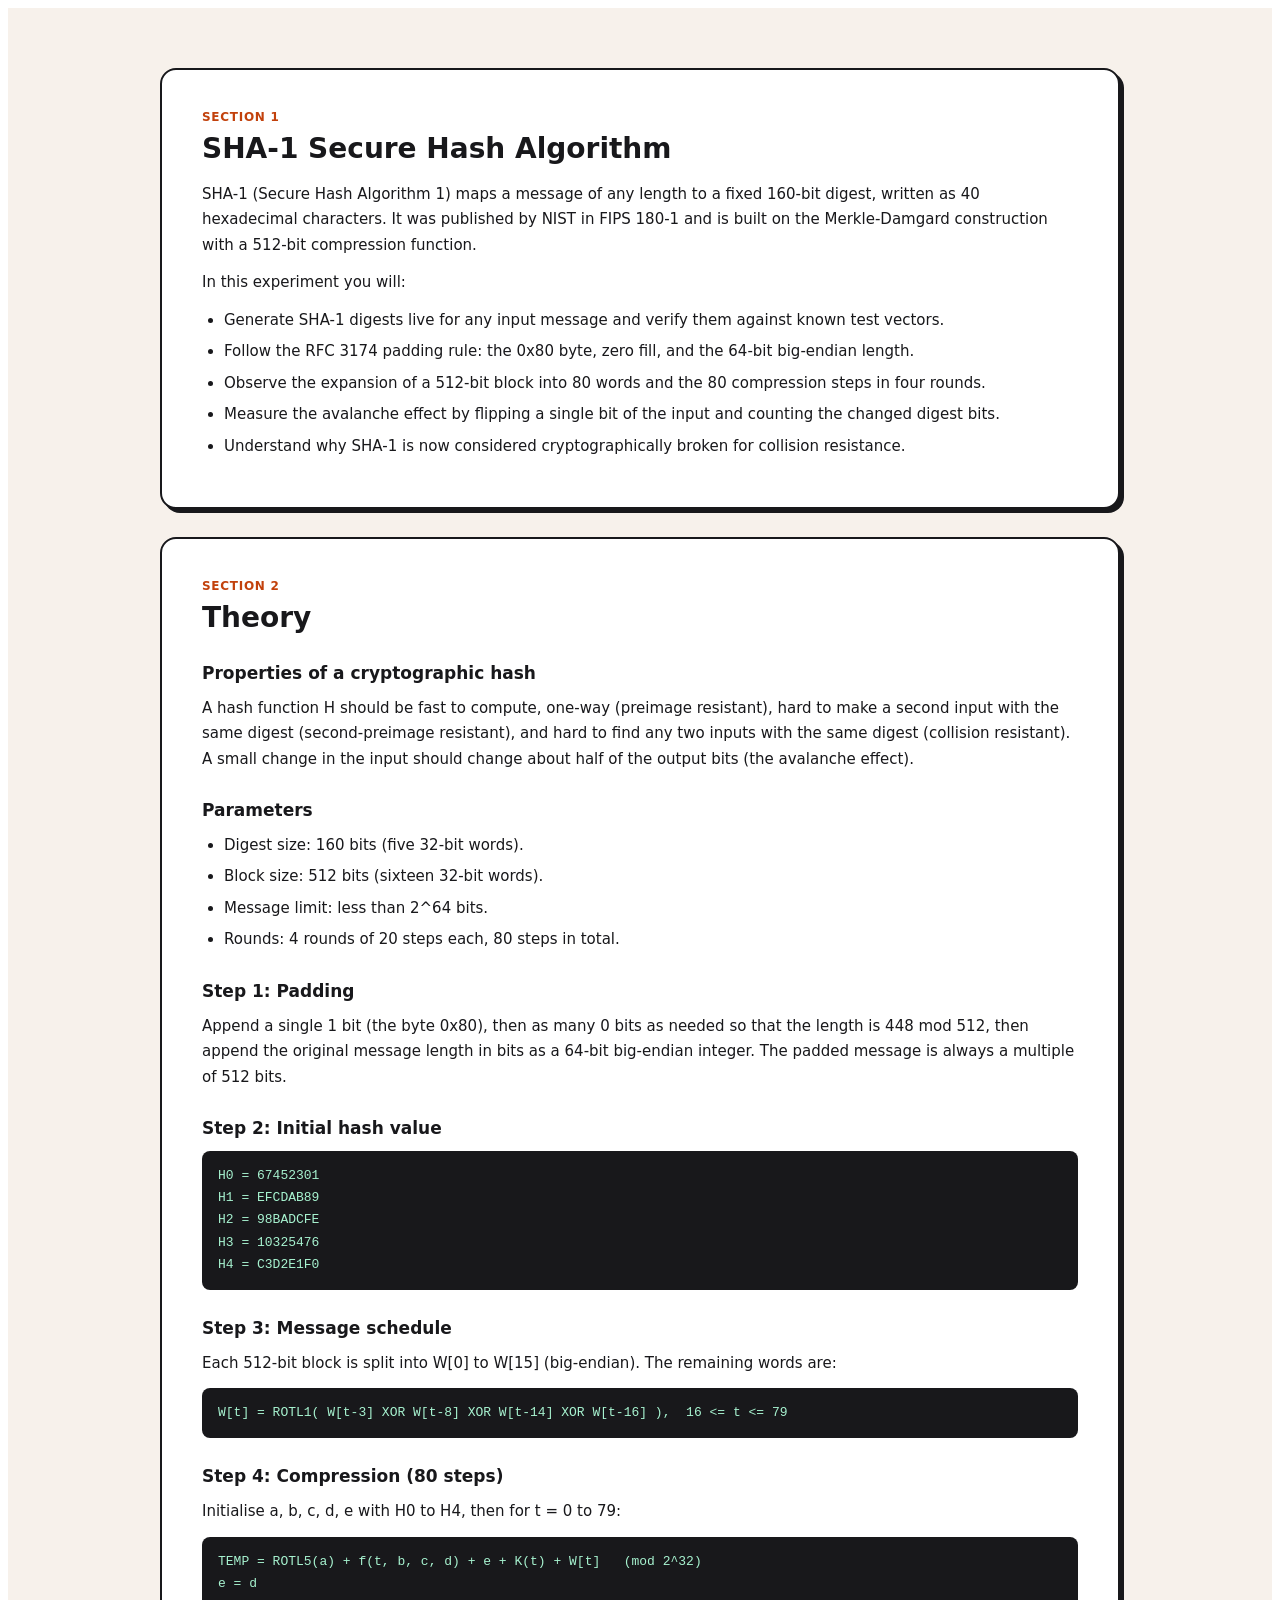
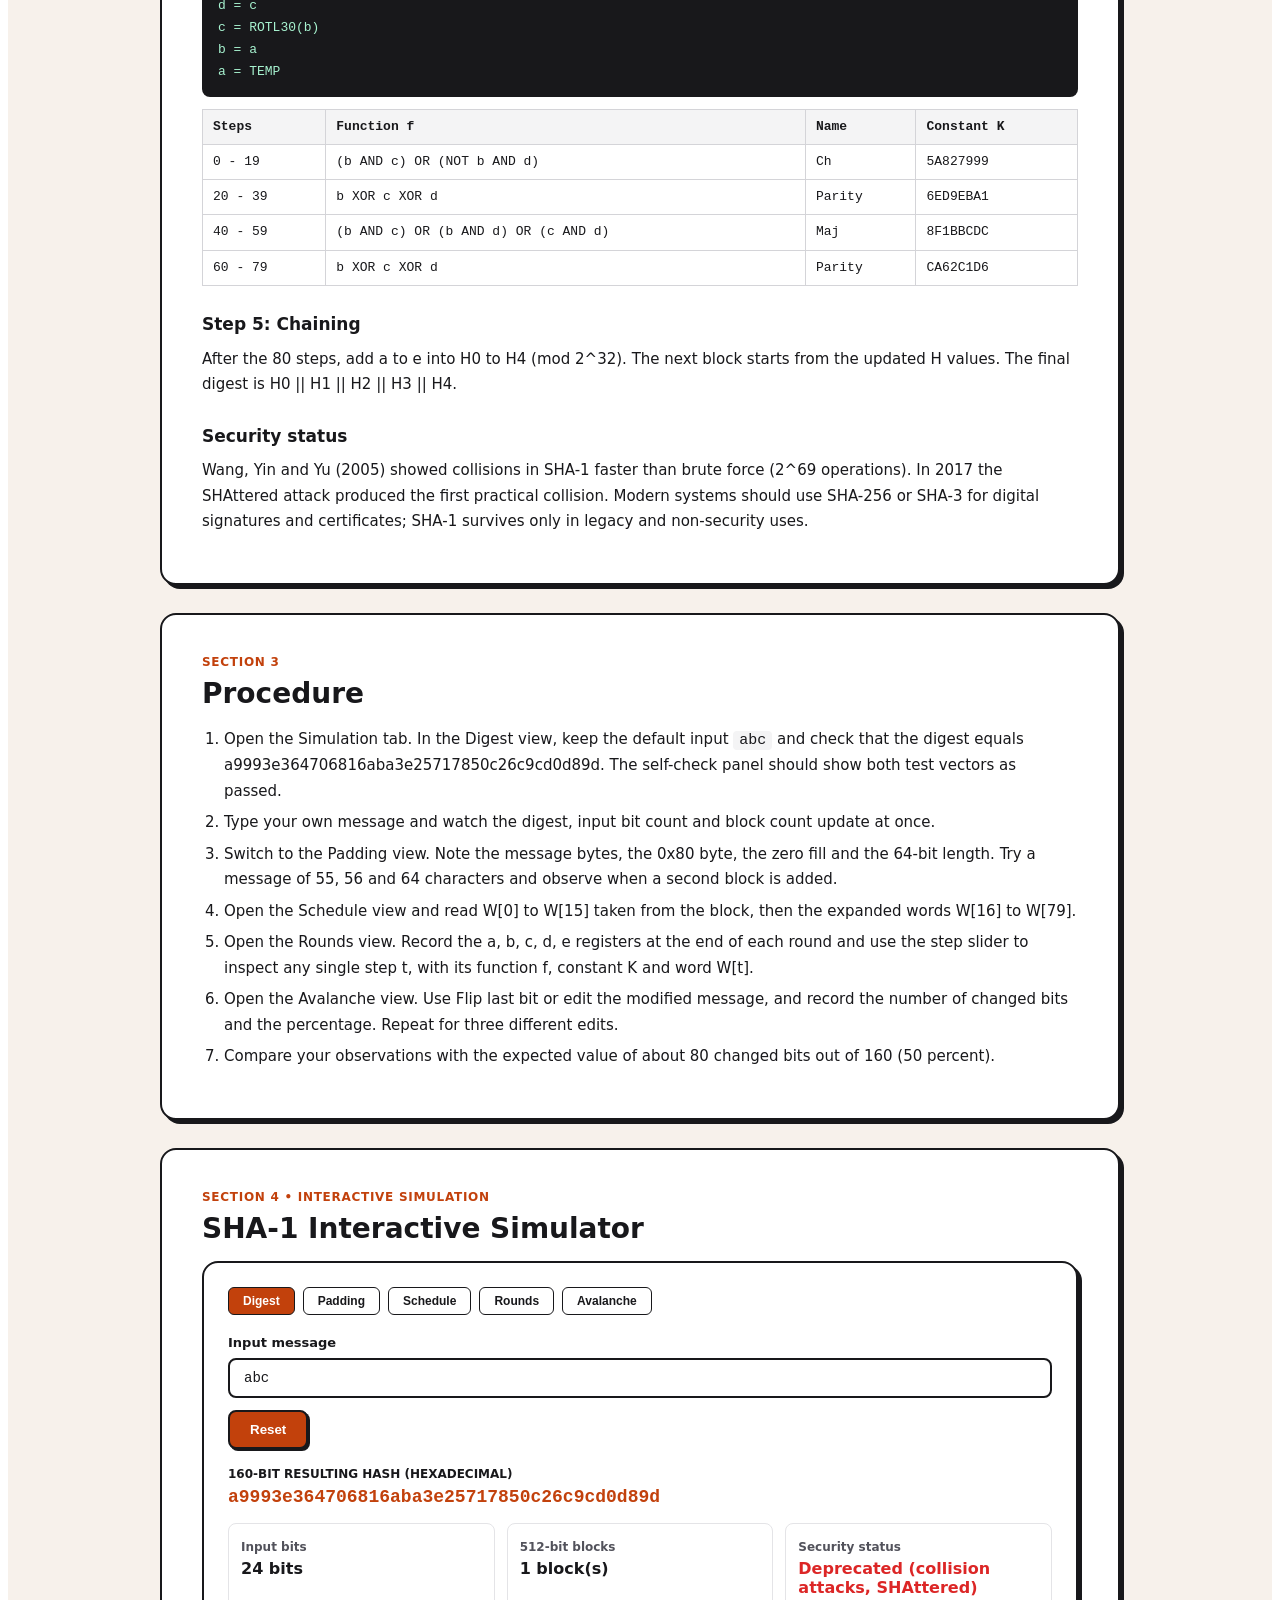
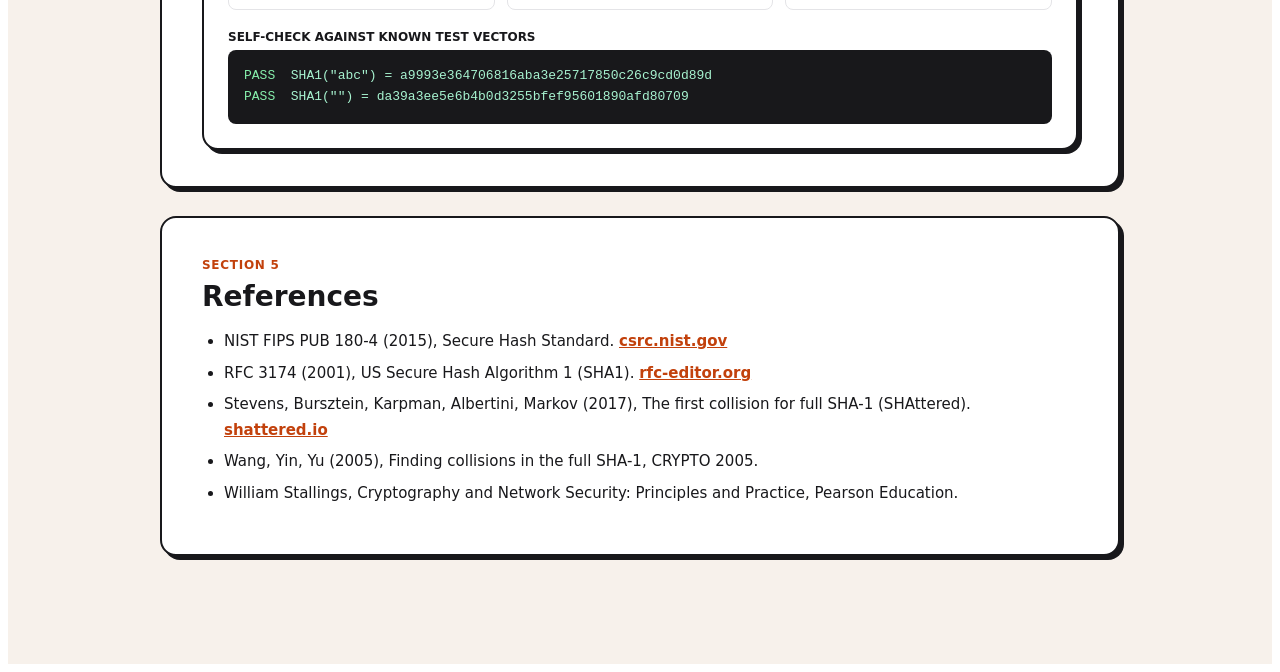
==== commit 8c9ba72e: "feat: rebuild SHA-1 module to platform spec with simulator and quiz Co-Authored-By: Claude Sonnet 5." ====
--- a/index.html
+++ b/index.html
@@ -1,921 +1,213 @@
-<!doctype html>
+<!DOCTYPE html>
 <html lang="en">
 <head>
   <meta charset="UTF-8">
-  <meta name="viewport" content="width=device-width, initial-scale=1">
-  <meta name="description" content="Virtual Cryptography Laboratory - SHA-1 Hash Algorithm and Sensitivity Interactive Simulation">
-  <title>Virtual Cryptography Lab | SHA-1 Hash Algorithm</title>
+  <meta name="viewport" content="width=device-width, initial-scale=1.0">
+  <title>SHA-1 Secure Hash Algorithm - Fr. CRCE Virtual Cryptography Lab</title>
   <link rel="stylesheet" href="style.css">
 </head>
 <body>
-
-  <!-- Top Header (Educational Lab Manual Theme) -->
-  <header class="site-header">
-    <div class="header-container">
-      <div class="header-left">
-        <button class="back-btn" id="btn-back" type="button" title="Back to Virtual Lab Home" aria-label="Go back">
-          <svg width="20" height="20" viewBox="0 0 24 24" fill="none" stroke="currentColor" stroke-width="2.5" stroke-linecap="round" stroke-linejoin="round">
-            <line x1="19" y1="12" x2="5" y2="12"></line>
-            <polyline points="12 19 5 12 12 5"></polyline>
-          </svg>
-        </button>
-        <div class="header-titles">
-          <h1>Computer Science Lab Manual</h1>
-          <div class="subtitle">
-            <span>• Cryptography & System Security</span>
-            <span>• Experiment 09</span>
-            <span>• SHA-1 Hash Algorithm</span>
-          </div>
-        </div>
-      </div>
-      <div class="header-right">
-        <button class="share-btn" id="btn-share" type="button">
-          <svg width="16" height="16" viewBox="0 0 24 24" fill="none" stroke="currentColor" stroke-width="2" stroke-linecap="round" stroke-linejoin="round">
-            <circle cx="18" cy="5" r="3"></circle>
-            <circle cx="6" cy="12" r="3"></circle>
-            <circle cx="18" cy="19" r="3"></circle>
-            <line x1="8.59" y1="13.51" x2="15.42" y2="17.49"></line>
-            <line x1="15.41" y1="6.51" x2="8.59" y2="10.49"></line>
-          </svg>
-          Share
-        </button>
-      </div>
-    </div>
-  </header>
-
-  <!-- Interactive Toolbar / Utility Bar -->
-  <nav class="toolbar" aria-label="Lab navigation and accessibility controls">
-    <div class="toolbar-container">
-      <div class="toolbar-controls">
-        <button class="menu-toggle-btn" id="btn-menu-toggle" type="button" aria-label="Toggle resources menu">
-          <svg width="20" height="20" viewBox="0 0 24 24" fill="none" stroke="currentColor" stroke-width="2.2" stroke-linecap="round" stroke-linejoin="round">
-            <line x1="3" y1="12" x2="21" y2="12"></line>
-            <line x1="3" y1="6" x2="21" y2="6"></line>
-            <line x1="3" y1="18" x2="21" y2="18"></line>
-          </svg>
-        </button>
-        <button class="read-aloud-btn" id="btn-read-aloud" type="button" aria-label="Read text aloud">
-          <svg width="16" height="16" viewBox="0 0 24 24" fill="none" stroke="currentColor" stroke-width="2" stroke-linecap="round" stroke-linejoin="round">
-            <polygon points="11 5 6 9 2 9 2 15 6 15 11 19 11 5"></polygon>
-            <path d="M19.07 4.93a10 10 0 0 1 0 14.14M15.54 8.46a5 5 0 0 1 0 7.07"></path>
-          </svg>
-          <span id="read-aloud-text">Read Aloud</span>
-        </button>
-
-        <select class="control-select" id="select-speech-speed" aria-label="Speech speed">
-          <option value="0.85">Speed 0.85x</option>
-          <option value="1" selected>Speed 1x</option>
-          <option value="1.25">Speed 1.25x</option>
-          <option value="1.5">Speed 1.5x</option>
-        </select>
-
-        <select class="control-select" id="select-speech-voice" aria-label="Voice selection">
-          <option value="auto">Voice: Auto</option>
-        </select>
-
-        <button class="icon-btn" id="btn-reset-view" type="button" title="Reset view and simulation" aria-label="Reset simulation">
-          <svg width="15" height="15" viewBox="0 0 24 24" fill="none" stroke="currentColor" stroke-width="2.2" stroke-linecap="round" stroke-linejoin="round">
-            <path d="M23 4v6h-6"></path>
-            <path d="M1 20v-6h6"></path>
-            <path d="M3.51 9a9 9 0 0 1 14.85-3.36L23 10M1 14l4.64 4.36A9 9 0 0 0 20.49 15"></path>
-          </svg>
-        </button>
-
-        <button class="icon-btn" id="btn-font-decrease" type="button" title="Decrease font size" aria-label="Decrease font size">
-          <svg width="14" height="14" viewBox="0 0 24 24" fill="none" stroke="currentColor" stroke-width="2.5" stroke-linecap="round">
-            <line x1="5" y1="12" x2="19" y2="12"></line>
-          </svg>
-        </button>
-        <button class="icon-btn" id="btn-font-increase" type="button" title="Increase font size" aria-label="Increase font size">
-          <svg width="14" height="14" viewBox="0 0 24 24" fill="none" stroke="currentColor" stroke-width="2.5" stroke-linecap="round">
-            <line x1="12" y1="5" x2="12" y2="19"></line>
-            <line x1="5" y1="12" x2="19" y2="12"></line>
-          </svg>
-        </button>
-
-        <span class="pagination-display" id="page-indicator">1 / 7</span>
-
-        <button class="icon-btn" id="btn-prev-page" type="button" title="Previous section" aria-label="Previous section">
-          <svg width="15" height="15" viewBox="0 0 24 24" fill="none" stroke="currentColor" stroke-width="2.5" stroke-linecap="round" stroke-linejoin="round">
-            <polyline points="15 18 9 12 15 6"></polyline>
-          </svg>
-        </button>
-        <button class="icon-btn" id="btn-next-page" type="button" title="Next section" aria-label="Next section">
-          <svg width="15" height="15" viewBox="0 0 24 24" fill="none" stroke="currentColor" stroke-width="2.5" stroke-linecap="round" stroke-linejoin="round">
-            <polyline points="9 18 15 12 9 6"></polyline>
-          </svg>
-        </button>
-      </div>
-
-      <div class="filter-tabs" role="tablist" aria-label="Resource filter">
-        <button class="filter-pill active" data-filter="all" type="button">All</button>
-        <button class="filter-pill" data-filter="theory" type="button">
-          <svg width="14" height="14" viewBox="0 0 24 24" fill="none" stroke="currentColor" stroke-width="2" stroke-linecap="round" stroke-linejoin="round">
-            <path d="M2 3h6a4 4 0 0 1 4 4v14a3 3 0 0 0-3-3H2z"></path>
-            <path d="M22 3h-6a4 4 0 0 0-4 4v14a3 3 0 0 1 3-3h7z"></path>
-          </svg>
-          Theory
-        </button>
-        <button class="filter-pill" data-filter="interactive" type="button">
-          <svg width="14" height="14" viewBox="0 0 24 24" fill="none" stroke="currentColor" stroke-width="2" stroke-linecap="round" stroke-linejoin="round">
-            <polygon points="5 3 19 12 5 21 5 3"></polygon>
-          </svg>
-          Interactive
-        </button>
-      </div>
-    </div>
-  </nav>
-
-  <!-- Main Laboratory Workspace -->
-  <main class="lab-layout">
-    
-    <!-- Left Column: Dynamic Content Panes -->
-    <article class="content-area" id="content-container">
-
-      <!-- ==========================================
-           1. AIM & OBJECTIVES PANE
-           ========================================== -->
-      <section class="section-pane active content-pane" id="pane-aim" data-index="1" data-category="theory" aria-labelledby="heading-aim">
-        <span class="section-badge">Experiment Overview</span>
-        <h2 id="heading-aim">Aim & Objectives</h2>
-        <p class="lead-p">Study the fundamental mechanics of cryptographic hashing through the Secure Hash Algorithm 1 (SHA-1).</p>
-        
-        <div class="callout-box info">
-          <div class="callout-title">
-            <svg width="18" height="18" viewBox="0 0 24 24" fill="none" stroke="currentColor" stroke-width="2"><circle cx="12" cy="12" r="10"></circle><line x1="12" y1="16" x2="12" y2="12"></line><line x1="12" y1="8" x2="12.01" y2="8"></line></svg>
-            Experiment Title
-          </div>
-          <p><strong>SHA-1:</strong> Generate the SHA-1 hash value for a given input message and study its output characteristics and sensitivity to input changes.</p>
-        </div>
-
-        <h3>Primary Aim</h3>
-        <p>To implement, analyze, and simulate the 160-bit SHA-1 cryptographic hash algorithm, validating its deterministic properties, fixed output length, message compression pipeline, and the avalanche effect when input data undergoes slight mutations.</p>
-
-        <h3>Educational Objectives</h3>
-        <div class="objectives-grid">
-          <div class="objective-card">
-            <h4>1. Mathematical Foundations</h4>
-            <p>Understand the pre-processing padding scheme, 512-bit block partitioning, and 64-bit length appending.</p>
-          </div>
-          <div class="objective-card">
-            <h4>2. Iterative Compression</h4>
-            <p>Trace the 80 rounds of logical functions, constant additions, circular left-shifts, and working register updates ($A, B, C, D, E$).</p>
-          </div>
-          <div class="objective-card">
-            <h4>3. Output Determinism</h4>
-            <p>Generate exact 160-bit (40 hexadecimal characters) message digests across various message lengths.</p>
-          </div>
-          <div class="objective-card">
-            <h4>4. Avalanche Effect Analysis</h4>
-            <p>Quantify output bit variance (target ~50%) when a single character or bit in the input message is modified.</p>
-          </div>
-        </div>
-
-        <h3>Course & Laboratory Details</h3>
-        <table class="data-table">
-          <thead>
-            <tr>
-              <th>Parameter</th>
-              <th>Details</th>
-            </tr>
-          </thead>
+  <div class="lab-experiment-container">
+
+    <section id="objective" class="lab-section">
+      <span class="lab-section-tag">Section 1</span>
+      <h1 class="lab-section-title">SHA-1 Secure Hash Algorithm</h1>
+      <div class="lab-prose">
+        <p>SHA-1 (Secure Hash Algorithm 1) maps a message of any length to a fixed 160-bit digest, written as 40 hexadecimal characters. It was published by NIST in FIPS 180-1 and is built on the Merkle-Damgard construction with a 512-bit compression function.</p>
+        <p>In this experiment you will:</p>
+        <ul>
+          <li>Generate SHA-1 digests live for any input message and verify them against known test vectors.</li>
+          <li>Follow the RFC 3174 padding rule: the 0x80 byte, zero fill, and the 64-bit big-endian length.</li>
+          <li>Observe the expansion of a 512-bit block into 80 words and the 80 compression steps in four rounds.</li>
+          <li>Measure the avalanche effect by flipping a single bit of the input and counting the changed digest bits.</li>
+          <li>Understand why SHA-1 is now considered cryptographically broken for collision resistance.</li>
+        </ul>
+      </div>
+    </section>
+
+    <section id="theory" class="lab-section">
+      <span class="lab-section-tag">Section 2</span>
+      <h2 class="lab-section-title">Theory</h2>
+      <div class="lab-prose">
+        <h3>Properties of a cryptographic hash</h3>
+        <p>A hash function H should be fast to compute, one-way (preimage resistant), hard to make a second input with the same digest (second-preimage resistant), and hard to find any two inputs with the same digest (collision resistant). A small change in the input should change about half of the output bits (the avalanche effect).</p>
+
+        <h3>Parameters</h3>
+        <ul>
+          <li>Digest size: 160 bits (five 32-bit words).</li>
+          <li>Block size: 512 bits (sixteen 32-bit words).</li>
+          <li>Message limit: less than 2^64 bits.</li>
+          <li>Rounds: 4 rounds of 20 steps each, 80 steps in total.</li>
+        </ul>
+
+        <h3>Step 1: Padding</h3>
+        <p>Append a single 1 bit (the byte 0x80), then as many 0 bits as needed so that the length is 448 mod 512, then append the original message length in bits as a 64-bit big-endian integer. The padded message is always a multiple of 512 bits.</p>
+
+        <h3>Step 2: Initial hash value</h3>
+        <pre class="lab-code">H0 = 67452301
+H1 = EFCDAB89
+H2 = 98BADCFE
+H3 = 10325476
+H4 = C3D2E1F0</pre>
+
+        <h3>Step 3: Message schedule</h3>
+        <p>Each 512-bit block is split into W[0] to W[15] (big-endian). The remaining words are:</p>
+        <pre class="lab-code">W[t] = ROTL1( W[t-3] XOR W[t-8] XOR W[t-14] XOR W[t-16] ),  16 &lt;= t &lt;= 79</pre>
+
+        <h3>Step 4: Compression (80 steps)</h3>
+        <p>Initialise a, b, c, d, e with H0 to H4, then for t = 0 to 79:</p>
+        <pre class="lab-code">TEMP = ROTL5(a) + f(t, b, c, d) + e + K(t) + W[t]   (mod 2^32)
+e = d
+d = c
+c = ROTL30(b)
+b = a
+a = TEMP</pre>
+
+        <table class="lab-table">
+          <thead><tr><th>Steps</th><th>Function f</th><th>Name</th><th>Constant K</th></tr></thead>
           <tbody>
-            <tr>
-              <td>Course</td>
-              <td>Cryptography & System Security (CSS) — Third Year Computer Engineering</td>
-            </tr>
-            <tr>
-              <td>Experiment Number</td>
-              <td>Experiment 09</td>
-            </tr>
-            <tr>
-              <td>Algorithm Standard</td>
-              <td>NIST FIPS PUB 180-1 / RFC 3174</td>
-            </tr>
-            <tr>
-              <td>Development Team</td>
-              <td>Swar (UI/Frontend), Tanush Chavan (SHA-1 Core), Aaron Deniz (Interactive Simulation), Asher (Sensitivity Test)</td>
-            </tr>
+            <tr><td>0 - 19</td><td>(b AND c) OR (NOT b AND d)</td><td>Ch</td><td>5A827999</td></tr>
+            <tr><td>20 - 39</td><td>b XOR c XOR d</td><td>Parity</td><td>6ED9EBA1</td></tr>
+            <tr><td>40 - 59</td><td>(b AND c) OR (b AND d) OR (c AND d)</td><td>Maj</td><td>8F1BBCDC</td></tr>
+            <tr><td>60 - 79</td><td>b XOR c XOR d</td><td>Parity</td><td>CA62C1D6</td></tr>
           </tbody>
         </table>
-      </section>
-
-      <!-- ==========================================
-           2. THEORY PANE
-           ========================================== -->
-      <section class="section-pane content-pane" id="pane-theory" data-index="2" data-category="theory" aria-labelledby="heading-theory">
-        <span class="section-badge">Cryptographic Principles</span>
-        <h2 id="heading-theory">Theory: SHA-1 Hash Algorithm</h2>
-        <p class="lead-p">The Secure Hash Algorithm 1 (SHA-1) is a cryptographic hash function designed by the United States National Security Agency (NSA) and published as a U.S. Federal Information Processing Standard (FIPS PUB 180-1) in 1995.</p>
-
-        <h3>1. Essential Properties of Cryptographic Hash Functions</h3>
-        <p>A secure cryptographic hash function takes an arbitrary-length message $M$ and produces a fixed-length digest $H(M)$. It must satisfy three core security properties:</p>
+
+        <h3>Step 5: Chaining</h3>
+        <p>After the 80 steps, add a to e into H0 to H4 (mod 2^32). The next block starts from the updated H values. The final digest is H0 || H1 || H2 || H3 || H4.</p>
+
+        <h3>Security status</h3>
+        <p>Wang, Yin and Yu (2005) showed collisions in SHA-1 faster than brute force (2^69 operations). In 2017 the SHAttered attack produced the first practical collision. Modern systems should use SHA-256 or SHA-3 for digital signatures and certificates; SHA-1 survives only in legacy and non-security uses.</p>
+      </div>
+    </section>
+
+    <section id="procedure" class="lab-section">
+      <span class="lab-section-tag">Section 3</span>
+      <h2 class="lab-section-title">Procedure</h2>
+      <div class="lab-prose">
+        <ol>
+          <li>Open the Simulation tab. In the Digest view, keep the default input <code>abc</code> and check that the digest equals a9993e364706816aba3e25717850c26c9cd0d89d. The self-check panel should show both test vectors as passed.</li>
+          <li>Type your own message and watch the digest, input bit count and block count update at once.</li>
+          <li>Switch to the Padding view. Note the message bytes, the 0x80 byte, the zero fill and the 64-bit length. Try a message of 55, 56 and 64 characters and observe when a second block is added.</li>
+          <li>Open the Schedule view and read W[0] to W[15] taken from the block, then the expanded words W[16] to W[79].</li>
+          <li>Open the Rounds view. Record the a, b, c, d, e registers at the end of each round and use the step slider to inspect any single step t, with its function f, constant K and word W[t].</li>
+          <li>Open the Avalanche view. Use Flip last bit or edit the modified message, and record the number of changed bits and the percentage. Repeat for three different edits.</li>
+          <li>Compare your observations with the expected value of about 80 changed bits out of 160 (50 percent).</li>
+        </ol>
+      </div>
+    </section>
+
+    <section id="simulation" class="lab-section">
+      <span class="lab-section-tag">Section 4 &bull; Interactive Simulation</span>
+      <h2 class="lab-section-title">SHA-1 Interactive Simulator</h2>
+      <div class="lab-sim-card">
+        <div class="lab-sim-views" role="tablist" aria-label="Simulator views">
+          <button type="button" class="lab-sim-viewbtn active" data-view="digest">Digest</button>
+          <button type="button" class="lab-sim-viewbtn" data-view="padding">Padding</button>
+          <button type="button" class="lab-sim-viewbtn" data-view="schedule">Schedule</button>
+          <button type="button" class="lab-sim-viewbtn" data-view="rounds">Rounds</button>
+          <button type="button" class="lab-sim-viewbtn" data-view="avalanche">Avalanche</button>
+        </div>
+
+        <label class="lab-field-label" for="sim-input">Input message</label>
+        <input id="sim-input" class="lab-input" type="text" value="abc" maxlength="200" autocomplete="off" placeholder="Type anything to observe real-time hash state...">
+        <div class="lab-actions">
+          <button type="button" class="lab-btn" id="sim-reset">Reset</button>
+        </div>
+
+        <div class="lab-sim-view active" data-viewpanel="digest">
+          <div class="lab-digest-label">160-bit resulting hash (hexadecimal)</div>
+          <div class="lab-digest" id="sim-digest"></div>
+          <div class="lab-stat-grid">
+            <div class="lab-stat"><span>Input bits</span><p id="sim-bits"></p></div>
+            <div class="lab-stat"><span>512-bit blocks</span><p id="sim-blocks"></p></div>
+            <div class="lab-stat"><span>Security status</span><p class="lab-danger">Deprecated (collision attacks, SHAttered)</p></div>
+          </div>
+          <div class="lab-digest-label lab-gap">Self-check against known test vectors</div>
+          <div class="lab-terminal" id="sim-selfcheck"></div>
+        </div>
+
+        <div class="lab-sim-view" data-viewpanel="padding">
+          <p class="lab-note">RFC 3174: append the byte 0x80, then zero bytes until the length is 56 mod 64, then the 64-bit big-endian message length in bits.</p>
+          <div class="lab-legend">
+            <span class="lab-chip lab-b-msg">Message</span>
+            <span class="lab-chip lab-b-one">0x80</span>
+            <span class="lab-chip lab-b-zero">Zero fill</span>
+            <span class="lab-chip lab-b-len">Length</span>
+          </div>
+          <div class="lab-terminal" id="sim-padding"></div>
+          <div class="lab-bytes" id="sim-padbytes"></div>
+        </div>
+
+        <div class="lab-sim-view" data-viewpanel="schedule">
+          <div class="lab-row">
+            <label class="lab-field-label" for="sim-sched-block">Block</label>
+            <select id="sim-sched-block" class="lab-input lab-small"></select>
+          </div>
+          <p class="lab-note">W[0] to W[15] come straight from the block. W[16] to W[79] = ROTL1( W[t-3] XOR W[t-8] XOR W[t-14] XOR W[t-16] ).</p>
+          <div class="lab-table-wrap">
+            <table class="lab-table">
+              <thead><tr><th>t</th><th>W[t]</th><th>Source</th><th>t</th><th>W[t]</th><th>Source</th></tr></thead>
+              <tbody id="sim-schedule"></tbody>
+            </table>
+          </div>
+        </div>
+
+        <div class="lab-sim-view" data-viewpanel="rounds">
+          <p class="lab-note">Registers a, b, c, d, e at the end of each round (20 steps). Final row of each block shows the chaining value after adding the previous H.</p>
+          <div class="lab-table-wrap">
+            <table class="lab-table">
+              <thead><tr><th>Block / Round (f)</th><th>A</th><th>B</th><th>C</th><th>D</th><th>E</th></tr></thead>
+              <tbody id="sim-rounds"></tbody>
+            </table>
+          </div>
+          <div class="lab-digest-label lab-gap">Step explorer</div>
+          <div class="lab-row">
+            <label class="lab-field-label" for="sim-step-block">Block</label>
+            <select id="sim-step-block" class="lab-input lab-small"></select>
+            <label class="lab-field-label" for="sim-step">Step t = <span id="sim-step-label">0</span></label>
+            <input id="sim-step" class="lab-range" type="range" min="0" max="79" value="0">
+          </div>
+          <div class="lab-terminal" id="sim-stepinfo"></div>
+        </div>
+
+        <div class="lab-sim-view" data-viewpanel="avalanche">
+          <label class="lab-field-label" for="sim-input2">Modified message</label>
+          <input id="sim-input2" class="lab-input" type="text" value="abd" maxlength="200" autocomplete="off">
+          <div class="lab-actions">
+            <button type="button" class="lab-btn" id="sim-flip">Flip last bit</button>
+            <button type="button" class="lab-btn" id="sim-append">Append a dot</button>
+            <button type="button" class="lab-btn" id="sim-copy">Copy original</button>
+          </div>
+          <div class="lab-digest-label">Original digest</div>
+          <div class="lab-digest lab-digest-small" id="sim-hash-a"></div>
+          <div class="lab-digest-label lab-gap">Modified digest (differences highlighted)</div>
+          <div class="lab-digest lab-digest-small" id="sim-hash-b"></div>
+          <div class="lab-stat-grid">
+            <div class="lab-stat"><span>Changed bits</span><p id="sim-changed"></p></div>
+            <div class="lab-stat"><span>Percentage</span><p id="sim-percent"></p></div>
+            <div class="lab-stat"><span>Changed hex characters</span><p id="sim-hexdiff"></p></div>
+          </div>
+          <p class="lab-note" id="sim-observation"></p>
+        </div>
+      </div>
+    </section>
+
+    <section id="references" class="lab-section">
+      <span class="lab-section-tag">Section 5</span>
+      <h2 class="lab-section-title">References</h2>
+      <div class="lab-prose">
         <ul>
-          <li><strong>Pre-image Resistance (One-Way):</strong> Given a digest $h$, it is computationally infeasible to find any message $m$ such that $H(m) = h$.</li>
-          <li><strong>Second Pre-image Resistance (Weak Collision Resistance):</strong> Given an input $m_1$, it is computationally infeasible to find a different input $m_2 \neq m_1$ such that $H(m_1) = H(m_2)$.</li>
-          <li><strong>Collision Resistance (Strong Collision Resistance):</strong> It is computationally infeasible to find any two distinct messages $m_1 \neq m_2$ such that $H(m_1) = H(m_2)$.</li>
+          <li>NIST FIPS PUB 180-4 (2015), Secure Hash Standard. <a href="https://csrc.nist.gov/pubs/fips/180-4/upd1/final" target="_blank" rel="noopener noreferrer">csrc.nist.gov</a></li>
+          <li>RFC 3174 (2001), US Secure Hash Algorithm 1 (SHA1). <a href="https://www.rfc-editor.org/rfc/rfc3174" target="_blank" rel="noopener noreferrer">rfc-editor.org</a></li>
+          <li>Stevens, Bursztein, Karpman, Albertini, Markov (2017), The first collision for full SHA-1 (SHAttered). <a href="https://shattered.io/" target="_blank" rel="noopener noreferrer">shattered.io</a></li>
+          <li>Wang, Yin, Yu (2005), Finding collisions in the full SHA-1, CRYPTO 2005.</li>
+          <li>William Stallings, Cryptography and Network Security: Principles and Practice, Pearson Education.</li>
         </ul>
-
-        <h3>2. SHA-1 Algorithm Specifications</h3>
-        <table class="data-table">
-          <thead>
-            <tr>
-              <th>Parameter</th>
-              <th>Specification</th>
-            </tr>
-          </thead>
-          <tbody>
-            <tr>
-              <td>Digest Size (Output Length)</td>
-              <td><strong>160 bits</strong> (20 bytes, represented as 40 hexadecimal characters)</td>
-            </tr>
-            <tr>
-              <td>Input Block Size</td>
-              <td><strong>512 bits</strong> (16 words of 32 bits each)</td>
-            </tr>
-            <tr>
-              <td>Word Size</td>
-              <td>32 bits</td>
-            </tr>
-            <tr>
-              <td>Maximum Input Message Size</td>
-              <td>$2^{64} - 1$ bits</td>
-            </tr>
-            <tr>
-              <td>Total Processing Rounds</td>
-              <td><strong>80 rounds</strong> (organized into 4 logical stages of 20 rounds each)</td>
-            </tr>
-            <tr>
-              <td>Initial Register State Variables</td>
-              <td>5 registers: $A, B, C, D, E$ (each 32 bits, total 160 bits)</td>
-            </tr>
-          </tbody>
-        </table>
-
-        <h3>3. Step-by-Step Processing Pipeline</h3>
-        
-        <h4>Step 1: Message Padding</h4>
-        <p>The input message is padded so that its total bit length is congruent to <strong>448 modulo 512</strong> ($L \equiv 448 \pmod{512}$). Padding is always performed, even if the message already has the desired length.</p>
-        <div class="formula-block">
-          1. Append a single '1' bit to the end of the message.<br>
-          2. Append $k$ zero bits ('0'), where $k$ is the smallest non-negative integer satisfying:<br>
-          &nbsp;&nbsp;&nbsp;&nbsp;$(L + 1 + k) \equiv 448 \pmod{512}$
-        </div>
-
-        <h4>Step 2: Appending 64-Bit Length</h4>
-        <p>A 64-bit unsigned integer representing the original message length $L$ (in bits) is appended to the padded message. This produces a complete padded message whose length is an exact multiple of 512 bits ($n \times 512$).</p>
-
-        <h4>Step 3: Initializing Working Registers</h4>
-        <p>A 160-bit buffer composed of five 32-bit registers $(A, B, C, D, E)$ is initialized with standard hexadecimal constants:</p>
-        <div class="formula-block">
-          A = 0x67452301<br>
-          B = 0xEFCDAB89<br>
-          C = 0x98BADCFE<br>
-          D = 0x10325476<br>
-          E = 0xC3D2E1F0
-        </div>
-
-        <h4>Step 4: Message Schedule Expansion</h4>
-        <p>Each 512-bit block is divided into sixteen 32-bit words $W_0, W_1, \dots, W_{15}$. These are expanded into eighty 32-bit words $W_{16}, \dots, W_{79}$ using bitwise XOR and circular left-shift:</p>
-        <div class="formula-block">
-          For t = 16 to 79:<br>
-          W[t] = ROTL^1 ( W[t-3] ⊕ W[t-8] ⊕ W[t-14] ⊕ W[t-16] )
-        </div>
-
-        <h4>Step 5: 80 Rounds of Iterative Compression</h4>
-        <p>The 80 rounds are divided into 4 stages of 20 rounds each. Each stage uses a distinct non-linear logical function $f_t$ and additive constant $K_t$:</p>
-        <table class="data-table">
-          <thead>
-            <tr>
-              <th>Stage</th>
-              <th>Rounds ($t$)</th>
-              <th>Non-linear Function $f_t(B, C, D)$</th>
-              <th>Constant $K_t$ (Hex)</th>
-            </tr>
-          </thead>
-          <tbody>
-            <tr>
-              <td>Stage 1</td>
-              <td>0 – 19</td>
-              <td>$(B \land C) \lor (\neg B \land D)$ (Ch / Conditional)</td>
-              <td><code>0x5A827999</code></td>
-            </tr>
-            <tr>
-              <td>Stage 2</td>
-              <td>20 – 39</td>
-              <td>$B \oplus C \oplus D$ (Parity)</td>
-              <td><code>0x6ED9EBA1</code></td>
-            </tr>
-            <tr>
-              <td>Stage 3</td>
-              <td>40 – 59</td>
-              <td>$(B \land C) \lor (B \land D) \lor (C \land D)$ (Maj / Majority)</td>
-              <td><code>0x8F1BBCDC</code></td>
-            </tr>
-            <tr>
-              <td>Stage 4</td>
-              <td>60 – 79</td>
-              <td>$B \oplus C \oplus D$ (Parity)</td>
-              <td><code>0xCA62C1D6</code></td>
-            </tr>
-          </tbody>
-        </table>
-
-        <div class="formula-block">
-          For each round t from 0 to 79:<br>
-          TEMP = ROTL^5(A) + f_t(B, C, D) + E + W_t + K_t<br>
-          E = D<br>
-          D = C<br>
-          C = ROTL^30(B)<br>
-          B = A<br>
-          A = TEMP
-        </div>
-
-        <h4>Step 6: Producing the 160-Bit Digest</h4>
-        <p>After all 80 rounds, the working registers are added modulo $2^{32}$ to the previous hash block chaining variables. The final output is formed by concatenating $A, B, C, D, E$ into a 40-character hexadecimal string.</p>
-
-        <h3>4. The Avalanche Effect</h3>
-        <p>A critical characteristic of any robust cryptographic hash function is the <strong>Avalanche Effect</strong>: a minute change in the input (such as flipping a single bit or changing a character case) causes an unpredictable and widespread change in the output digest.</p>
-        <div class="callout-box warning">
-          <div class="callout-title">Ideal Cryptographic Avalanche Target</div>
-          <p>Theoretically, in a well-designed hash function, changing 1 bit of the input should cause each bit of the output to flip with a probability of 0.5. Thus, approximately <strong>50% (80 out of 160 bits)</strong> of the output digest should change.</p>
-        </div>
-
-        <h3>5. Current Cryptanalytic Status</h3>
-        <p>In 2005, researchers (Wang et al.) discovered theoretical collision vulnerabilities in SHA-1. In 2017, researchers from CWI Amsterdam and Google announced the <strong>SHAttered</strong> attack, generating the first real-world collision (two distinct PDF files producing the same SHA-1 hash). As a result, industry standards (NIST, IETF) have deprecated SHA-1 for digital signatures in favor of <strong>SHA-256</strong> and <strong>SHA-3</strong>.</p>
-      </section>
-
-      <!-- ==========================================
-           3. PROCEDURE PANE
-           ========================================== -->
-      <section class="section-pane content-pane" id="pane-procedure" data-index="3" data-category="theory" aria-labelledby="heading-procedure">
-        <span class="section-badge">Laboratory Guidelines</span>
-        <h2 id="heading-procedure">Experiment Procedure</h2>
-        <p class="lead-p">Follow these sequential instructions to perform the SHA-1 generation and sensitivity evaluation.</p>
-
-        <h3>Real Laboratory Procedure</h3>
-        <ol class="procedure-steps">
-          <li class="procedure-step-item">
-            <span class="step-num-badge">1</span>
-            <div class="step-content">
-              <h4>Input Selection & ASCII Conversion</h4>
-              <p>Choose an alphanumeric input string $M$. Convert each ASCII character into its 8-bit binary representation to compute the initial bit length $L$.</p>
-            </div>
-          </li>
-          <li class="procedure-step-item">
-            <span class="step-num-badge">2</span>
-            <div class="step-content">
-              <h4>Padding & Length Block Construction</h4>
-              <p>Append a '1' bit followed by $k$ zero bits such that the resulting block length is $448 \pmod{512}$. Append the 64-bit big-endian binary representation of length $L$.</p>
-            </div>
-          </li>
-          <li class="procedure-step-item">
-            <span class="step-num-badge">3</span>
-            <div class="step-content">
-              <h4>Register Initialization & Round Execution</h4>
-              <p>Initialize the 5 state registers $A, B, C, D, E$ with standard IV constants. Execute the 80 rounds of compression for each 512-bit block.</p>
-            </div>
-          </li>
-          <li class="procedure-step-item">
-            <span class="step-num-badge">4</span>
-            <div class="step-content">
-              <h4>Sensitivity / Mutation Test</h4>
-              <p>Introduce a 1-bit or 1-character modification in the input string. Compute the new 160-bit digest.</p>
-            </div>
-          </li>
-          <li class="procedure-step-item">
-            <span class="step-num-badge">5</span>
-            <div class="step-content">
-              <h4>Bitwise Variance Calculation</h4>
-              <p>Convert both 40-character hexadecimal digests into their respective 160-bit binary sequences. Perform bitwise XOR and calculate the percentage of changed bits:</p>
-              <div class="formula-block">
-                Percentage Difference = (Changed Bits / 160) × 100%
-              </div>
-            </div>
-          </li>
-        </ol>
-
-        <h3>Virtual Laboratory Procedure</h3>
-        <ol>
-          <li>Navigate to the <strong>Simulation</strong> resource tab from the right-hand panel.</li>
-          <li>In the <strong>Generate SHA-1 Hash</strong> section, type any message into the <em>Input Message</em> box (note the real-time character counter).</li>
-          <li>Click <strong>Generate SHA-1 Hash</strong> to obtain the 40-character hexadecimal digest. Verify that the output length is consistently 160 bits regardless of message length.</li>
-          <li>Scroll to the <strong>Sensitivity Test</strong> section. Enter an original message, then modify it manually or click one of the quick sensitivity presets (<em>Change Case, Add Character, Remove Character, Change One Character</em>).</li>
-          <li>Click <strong>Compare Hashes</strong> to view the bit-level comparison, changed bit count, percentage progress bar, and difference visualization.</li>
-          <li>Review the observation card to confirm the presence of the Avalanche Effect.</li>
-        </ol>
-      </section>
-
-      <!-- ==========================================
-           4. SIMULATION PANE (AARON'S INTERACTIVE SIMULATION INTEGRATED)
-           ========================================== -->
-      <section class="section-pane" id="pane-simulation" data-index="4" data-category="interactive" aria-labelledby="heading-sim">
-        <span class="section-badge">Interactive Simulation</span>
-        <h2 id="heading-sim">SHA-1 Interactive Simulation</h2>
-        <p class="lead-p">Experiment with message digest calculation, examine output bit sensitivity, and inspect the avalanche effect in real time.</p>
-
-        <!-- Subtabs within simulation -->
-        <div class="sim-subtabs">
-          <button class="sim-subtab-btn active" data-subtab="hash-tab" type="button">Hash Generator</button>
-          <button class="sim-subtab-btn" data-subtab="sensitivity-tab" type="button">Sensitivity & Avalanche Analysis</button>
-          <button class="sim-subtab-btn" data-subtab="padding-tab" type="button">Message Padding Inspector</button>
-        </div>
-
-        <!-- Subpanel 1: Hash Generator -->
-        <div class="sim-subpanel active" id="subpanel-hash-tab">
-          <div class="field">
-            <label for="message-input">Input Message:</label>
-            <textarea id="message-input" placeholder="Type or paste any text to hash..." aria-describedby="character-count"></textarea>
-            <span class="count" id="character-count">Characters: 0</span>
-          </div>
-
-          <div class="actions">
-            <button class="btn btn-primary" id="generate-button" type="button">
-              <svg width="16" height="16" viewBox="0 0 24 24" fill="none" stroke="currentColor" stroke-width="2"><polyline points="22 12 18 12 15 21 9 3 6 12 2 12"></polyline></svg>
-              Generate SHA-1 Hash
-            </button>
-            <button class="btn btn-secondary" id="clear-button" type="button">Clear</button>
-          </div>
-
-          <p class="status-msg" id="hash-status" role="status" aria-live="polite"></p>
-
-          <article class="result-card" id="hash-result" aria-live="polite">
-            <h3>SHA-1 Digest Result</h3>
-            <dl class="result-dl">
-              <dt>Input Message</dt>
-              <dd id="result-message"></dd>
-
-              <dt>Hexadecimal Digest</dt>
-              <dd>
-                <span class="hash-display" id="result-hash"></span>
-                <button class="copy-btn" id="btn-copy-hash" type="button" title="Copy to clipboard">Copy</button>
-              </dd>
-
-              <dt>Digest Length</dt>
-              <dd>160 bits (20 bytes)</dd>
-
-              <dt>Hex Character Count</dt>
-              <dd>40 characters (4 bits per character)</dd>
-
-              <dt>Deterministic Check</dt>
-              <dd>Consistent for identical inputs across all platforms</dd>
-            </dl>
-          </article>
-        </div>
-
-        <!-- Subpanel 2: Sensitivity & Avalanche Analysis -->
-        <div class="sim-subpanel" id="subpanel-sensitivity-tab">
-          <p style="margin-bottom: 14px; color: var(--text-secondary);">
-            Compare two messages at the bit level to observe how small modifications ripple through all 80 rounds of SHA-1.
-          </p>
-
-          <div class="comparison-grid">
-            <div class="field">
-              <label for="original-input">Original Message:</label>
-              <textarea id="original-input" placeholder="Enter original message (e.g. Hello World)"></textarea>
-            </div>
-            <div class="field">
-              <label for="modified-input">Modified Message:</label>
-              <textarea id="modified-input" placeholder="Enter modified message (e.g. hello World)"></textarea>
-            </div>
-          </div>
-
-          <div class="quick-tests-container" aria-label="Quick sensitivity presets">
-            <span style="font-size: 0.85rem; font-weight: 700; align-self: center; color: var(--text-secondary); margin-right: 4px;">Quick Presets:</span>
-            <button class="btn btn-quick" type="button" data-test="case">Change Case</button>
-            <button class="btn btn-quick" type="button" data-test="add">Add Character</button>
-            <button class="btn btn-quick" type="button" data-test="remove">Remove Character</button>
-            <button class="btn btn-quick" type="button" data-test="character">Change One Character</button>
-            <button class="btn btn-quick" type="button" data-test="reset">Reset</button>
-          </div>
-
-          <div class="actions">
-            <button class="btn btn-primary" id="compare-button" type="button">
-              <svg width="16" height="16" viewBox="0 0 24 24" fill="none" stroke="currentColor" stroke-width="2"><line x1="18" y1="20" x2="18" y2="10"></line><line x1="12" y1="20" x2="12" y2="4"></line><line x1="6" y1="20" x2="6" y2="14"></line></svg>
-              Compare Hashes (Sensitivity Test)
-            </button>
-          </div>
-
-          <p class="status-msg" id="comparison-status" role="status" aria-live="polite"></p>
-
-          <article class="result-card" id="comparison-result" aria-live="polite">
-            <div class="comparison-grid">
-              <div class="hash-card">
-                <h4>Original Message Digest</h4>
-                <p class="msg-preview" id="comparison-original-message"></p>
-                <span class="hash-display" id="comparison-original-hash" style="font-size: 0.82rem;"></span>
-              </div>
-              <div class="hash-card">
-                <h4>Modified Message Digest</h4>
-                <p class="msg-preview" id="comparison-modified-message"></p>
-                <span class="hash-display" id="comparison-modified-hash" style="font-size: 0.82rem;"></span>
-              </div>
-            </div>
-
-            <div class="hash-diff-box" id="hash-difference" aria-label="Hexadecimal hash differences"></div>
-
-            <div class="metric-box">
-              <div class="metric-header">
-                <span id="changed-bits">Changed Bits: 0 / 160</span>
-                <span class="metric-percent" id="changed-percentage">0.00%</span>
-              </div>
-              <progress id="sensitivity-progress" max="100" value="0" aria-label="Percentage of changed bits"></progress>
-            </div>
-
-            <div class="observation-box" id="observation"></div>
-          </article>
-        </div>
-
-        <!-- Subpanel 3: Message Padding Inspector -->
-        <div class="sim-subpanel" id="subpanel-padding-tab">
-          <p style="margin-bottom: 14px; color: var(--text-secondary);">
-            Inspect how arbitrary text is converted to bytes, padded with '1' and '0' bits, and appended with its 64-bit length descriptor.
-          </p>
-
-          <div class="field">
-            <label for="inspector-input">Test String for Padding Inspection:</label>
-            <input type="text" class="form-control" id="inspector-input" value="abc" placeholder="Enter short text (e.g. abc)">
-          </div>
-
-          <div class="actions">
-            <button class="btn btn-primary" id="btn-inspect-padding" type="button">Inspect SHA-1 Padding</button>
-          </div>
-
-          <div class="result-card visible" id="padding-inspector-results" style="margin-top: 16px;">
-            <h4>Padding Breakdown (512-bit block)</h4>
-            <table class="data-table" style="margin-top: 12px;">
-              <tbody>
-                <tr>
-                  <td>Original Message</td>
-                  <td><code id="pad-orig-str">abc</code></td>
-                </tr>
-                <tr>
-                  <td>Original Length ($L$)</td>
-                  <td><span id="pad-orig-len">3 characters = 24 bits</span></td>
-                </tr>
-                <tr>
-                  <td>Padding Bit ('1' followed by $k$ zeros)</td>
-                  <td><span id="pad-k-zeros">1 bit '1' + 423 zero bits = 424 padding bits</span></td>
-                </tr>
-                <tr>
-                  <td>Length Field (64-bit big endian)</td>
-                  <td><span id="pad-len-field">0x0000000000000018 (24 in decimal)</span></td>
-                </tr>
-                <tr>
-                  <td>Total Padded Size</td>
-                  <td><strong>512 bits (1 block of 16 words)</strong></td>
-                </tr>
-              </tbody>
-            </table>
-          </div>
-        </div>
-
-      </section>
-
-      <!-- ==========================================
-           5. ASSESSMENT / QUIZ PANE
-           ========================================== -->
-      <section class="section-pane" id="pane-assessment" data-index="5" data-category="theory" aria-labelledby="heading-quiz">
-        <span class="section-badge">Knowledge Verification</span>
-        <h2 id="heading-quiz">Assessment: SHA-1 Conceptual Quiz</h2>
-        <p class="lead-p">Evaluate your understanding of hash functions, SHA-1 architecture, and the avalanche effect.</p>
-
-        <form id="quiz-form">
-          <div class="quiz-container">
-            
-            <!-- Question 1 -->
-            <div class="quiz-question-card" data-q="1" data-correct="c">
-              <h4>1. What is the output digest size produced by the standard SHA-1 algorithm?</h4>
-              <div class="quiz-options">
-                <label class="quiz-option-label"><input type="radio" name="q1" value="a"> 128 bits (16 bytes)</label>
-                <label class="quiz-option-label"><input type="radio" name="q1" value="b"> 256 bits (32 bytes)</label>
-                <label class="quiz-option-label"><input type="radio" name="q1" value="c"> 160 bits (20 bytes)</label>
-                <label class="quiz-option-label"><input type="radio" name="q1" value="d"> 512 bits (64 bytes)</label>
-              </div>
-              <div class="quiz-explanation" id="exp-q1">
-                <strong>Explanation:</strong> SHA-1 produces a 160-bit (20-byte) hash digest, formatted as 40 hexadecimal characters. In comparison, MD5 produces 128 bits and SHA-256 produces 256 bits.
-              </div>
-            </div>
-
-            <!-- Question 2 -->
-            <div class="quiz-question-card" data-q="2" data-correct="b">
-              <h4>2. What is the block size into which the padded message is partitioned for SHA-1 processing?</h4>
-              <div class="quiz-options">
-                <label class="quiz-option-label"><input type="radio" name="q2" value="a"> 160 bits</label>
-                <label class="quiz-option-label"><input type="radio" name="q2" value="b"> 512 bits</label>
-                <label class="quiz-option-label"><input type="radio" name="q2" value="c"> 1024 bits</label>
-                <label class="quiz-option-label"><input type="radio" name="q2" value="d"> 256 bits</label>
-              </div>
-              <div class="quiz-explanation" id="exp-q2">
-                <strong>Explanation:</strong> SHA-1 processes the message in 512-bit blocks (sixteen 32-bit words). Each block undergoes 80 rounds of iterative compression.
-              </div>
-            </div>
-
-            <!-- Question 3 -->
-            <div class="quiz-question-card" data-q="3" data-correct="d">
-              <h4>3. How many total rounds of compression are executed for each 512-bit message block in SHA-1?</h4>
-              <div class="quiz-options">
-                <label class="quiz-option-label"><input type="radio" name="q3" value="a"> 16 rounds</label>
-                <label class="quiz-option-label"><input type="radio" name="q3" value="b"> 32 rounds</label>
-                <label class="quiz-option-label"><input type="radio" name="q3" value="c"> 64 rounds</label>
-                <label class="quiz-option-label"><input type="radio" name="q3" value="d"> 80 rounds</label>
-              </div>
-              <div class="quiz-explanation" id="exp-q3">
-                <strong>Explanation:</strong> SHA-1 executes exactly 80 rounds, divided into four 20-round stages, each with its own non-linear function and constant.
-              </div>
-            </div>
-
-            <!-- Question 4 -->
-            <div class="quiz-question-card" data-q="4" data-correct="a">
-              <h4>4. In an ideal cryptographic hash algorithm, what percentage of output bits should change when a single input bit changes (Avalanche Effect)?</h4>
-              <div class="quiz-options">
-                <label class="quiz-option-label"><input type="radio" name="q4" value="a"> Approximately 50% (~80 bits)</label>
-                <label class="quiz-option-label"><input type="radio" name="q4" value="b"> Exactly 100% (160 bits)</label>
-                <label class="quiz-option-label"><input type="radio" name="q4" value="c"> Less than 10%</label>
-                <label class="quiz-option-label"><input type="radio" name="q4" value="d"> Exactly 1 bit</label>
-              </div>
-              <div class="quiz-explanation" id="exp-q4">
-                <strong>Explanation:</strong> The strict avalanche criterion (SAC) states that each output bit should flip with probability 0.5 when any single input bit is flipped, yielding ~50% bit variance.
-              </div>
-            </div>
-
-            <!-- Question 5 -->
-            <div class="quiz-question-card" data-q="5" data-correct="c">
-              <h4>5. Why has SHA-1 been deprecated by NIST and major certificate authorities for digital signatures?</h4>
-              <div class="quiz-options">
-                <label class="quiz-option-label"><input type="radio" name="q5" value="a"> It is too computationally slow for modern processors</label>
-                <label class="quiz-option-label"><input type="radio" name="q5" value="b"> Its output hash size cannot be represented in hexadecimal</label>
-                <label class="quiz-option-label"><input type="radio" name="q5" value="c"> Practical collision attacks (e.g. SHAttered) broke collision resistance</label>
-                <label class="quiz-option-label"><input type="radio" name="q5" value="d"> It lacks a length-padding specification</label>
-              </div>
-              <div class="quiz-explanation" id="exp-q5">
-                <strong>Explanation:</strong> Practical collision attacks (demonstrated by Google and CWI Amsterdam in 2017) proved that distinct files can produce identical SHA-1 hashes, rendering it insecure for signatures.
-              </div>
-            </div>
-
-          </div>
-
-          <div class="actions">
-            <button class="btn btn-primary" id="btn-submit-quiz" type="button">Submit Quiz</button>
-            <button class="btn btn-secondary" id="btn-reset-quiz" type="button">Reset Answers</button>
-          </div>
-        </form>
-
-        <div class="quiz-score-banner" id="quiz-score-banner" aria-live="polite"></div>
-      </section>
-
-      <!-- ==========================================
-           6. REFERENCES PANE
-           ========================================== -->
-      <section class="section-pane content-pane" id="pane-references" data-index="6" data-category="theory" aria-labelledby="heading-references">
-        <span class="section-badge">Academic Citations</span>
-        <h2 id="heading-references">References & Further Reading</h2>
-        <p class="lead-p">The following authoritative sources, RFCs, and academic textbooks substantiate the theoretical and practical foundations of this virtual lab.</p>
-
-        <ul style="line-height: 1.8;">
-          <li>
-            <strong>NIST FIPS PUB 180-1 (1995):</strong> 
-            <em>Secure Hash Standard.</em> National Institute of Standards and Technology, U.S. Department of Commerce.
-          </li>
-          <li>
-            <strong>NIST FIPS PUB 180-4 (2015):</strong> 
-            <em>Secure Hash Standard (SHS).</em> Provides updated specifications for SHA-1, SHA-224, SHA-256, SHA-384, SHA-512, SHA-512/224, and SHA-512/256.
-          </li>
-          <li>
-            <strong>RFC 3174 (2001):</strong> 
-            Eastlake, D. and Jones, P., <em>US Secure Hash Algorithm 1 (SHA1).</em> Internet Engineering Task Force (IETF).
-          </li>
-          <li>
-            <strong>William Stallings:</strong> 
-            <em>Cryptography and Network Security: Principles and Practice</em> (7th & 8th Editions), Pearson Education. Chapter on Cryptographic Hash Functions & Message Authentication Codes.
-          </li>
-          <li>
-            <strong>Stevens, M., Bursztein, E., Karpman, P., Albertini, A., & Markov, Y. (2017):</strong> 
-            <em>The first collision for full SHA-1 (SHAttered).</em> Proceedings of the 37th Annual International Cryptology Conference (CRYPTO 2017).
-          </li>
-          <li>
-            <strong>Wang, X., Yin, Y. L., & Yu, H. (2005):</strong> 
-            <em>Finding collisions in the full SHA-1.</em> Advances in Cryptology – CRYPTO 2005, Lecture Notes in Computer Science, vol 3621.
-          </li>
-        </ul>
-      </section>
-
-      <!-- ==========================================
-           7. FEEDBACK PANE
-           ========================================== -->
-      <section class="section-pane" id="pane-feedback" data-index="7" data-category="interactive" aria-labelledby="heading-feedback">
-        <span class="section-badge">Student Feedback</span>
-        <h2 id="heading-feedback">Virtual Lab Feedback</h2>
-        <p class="lead-p">Please share your experience with the SHA-1 Interactive Simulation to help us enhance educational usability.</p>
-
-        <form class="feedback-form" id="feedback-form">
-          <div class="field">
-            <label for="fb-name">Student Name:</label>
-            <input type="text" class="form-control" id="fb-name" required placeholder="Enter your full name">
-          </div>
-
-          <div class="field">
-            <label for="fb-roll">Roll Number / Student ID:</label>
-            <input type="text" class="form-control" id="fb-roll" placeholder="e.g. 10713">
-          </div>
-
-          <div class="field">
-            <label>Overall Simulation Rating:</label>
-            <div class="star-rating" id="star-rating" aria-label="Rate this experiment from 1 to 5 stars">
-              <button class="star-btn active" data-rating="1" type="button" aria-label="1 star">
-                <svg width="22" height="22" viewBox="0 0 24 24" fill="currentColor"><polygon points="12 2 15.09 8.26 22 9.27 17 14.14 18.18 21.02 12 17.77 5.82 21.02 7 14.14 2 9.27 8.91 8.26 12 2"></polygon></svg>
-              </button>
-              <button class="star-btn active" data-rating="2" type="button" aria-label="2 stars">
-                <svg width="22" height="22" viewBox="0 0 24 24" fill="currentColor"><polygon points="12 2 15.09 8.26 22 9.27 17 14.14 18.18 21.02 12 17.77 5.82 21.02 7 14.14 2 9.27 8.91 8.26 12 2"></polygon></svg>
-              </button>
-              <button class="star-btn active" data-rating="3" type="button" aria-label="3 stars">
-                <svg width="22" height="22" viewBox="0 0 24 24" fill="currentColor"><polygon points="12 2 15.09 8.26 22 9.27 17 14.14 18.18 21.02 12 17.77 5.82 21.02 7 14.14 2 9.27 8.91 8.26 12 2"></polygon></svg>
-              </button>
-              <button class="star-btn active" data-rating="4" type="button" aria-label="4 stars">
-                <svg width="22" height="22" viewBox="0 0 24 24" fill="currentColor"><polygon points="12 2 15.09 8.26 22 9.27 17 14.14 18.18 21.02 12 17.77 5.82 21.02 7 14.14 2 9.27 8.91 8.26 12 2"></polygon></svg>
-              </button>
-              <button class="star-btn active" data-rating="5" type="button" aria-label="5 stars">
-                <svg width="22" height="22" viewBox="0 0 24 24" fill="currentColor"><polygon points="12 2 15.09 8.26 22 9.27 17 14.14 18.18 21.02 12 17.77 5.82 21.02 7 14.14 2 9.27 8.91 8.26 12 2"></polygon></svg>
-              </button>
-            </div>
-            <input type="hidden" id="fb-rating" value="5">
-          </div>
-
-          <div class="field">
-            <label for="fb-clarity">Did the simulation clearly demonstrate the Avalanche Effect?</label>
-            <select class="form-control" id="fb-clarity">
-              <option value="yes-completely">Yes, completely clear</option>
-              <option value="mostly-clear">Mostly clear</option>
-              <option value="somewhat-clear">Somewhat clear</option>
-              <option value="needs-improvement">Needs more visualization</option>
-            </select>
-          </div>
-
-          <div class="field">
-            <label for="fb-comments">Comments / Suggestions for Improvement:</label>
-            <textarea id="fb-comments" placeholder="Write any suggestions or remarks here..."></textarea>
-          </div>
-
-          <div class="actions">
-            <button class="btn btn-primary" type="submit">Submit Feedback</button>
-          </div>
-        </form>
-
-        <div class="feedback-success" id="feedback-success" role="status" aria-live="polite">
-          Thank you! Your feedback has been recorded successfully.
-        </div>
-      </section>
-
-    </article>
-
-    <!-- Right Column: Explanation Resources Sidebar (Exact design from screenshot with clean SVG icons) -->
-    <aside class="sidebar" id="sidebar-container" aria-label="Experiment resources">
-      <div class="sidebar-card">
-        <div class="sidebar-header">
-          <span class="sidebar-title">Explanation Resources</span>
-          <button class="sidebar-toggle-btn" id="btn-sidebar-collapse" aria-label="Toggle resources list">
-            <svg width="16" height="16" viewBox="0 0 24 24" fill="none" stroke="currentColor" stroke-width="2.5" stroke-linecap="round" stroke-linejoin="round" id="icon-sidebar-toggle">
-              <polyline points="18 15 12 9 6 15"></polyline>
-            </svg>
-          </button>
-        </div>
-        <ul class="nav-item-list" id="resources-list" role="tablist">
-          
-          <li class="nav-item" data-category="theory">
-            <button class="nav-link active" data-target="pane-aim" role="tab" aria-selected="true">
-              <span class="nav-icon" aria-hidden="true">
-                <svg width="18" height="18" viewBox="0 0 24 24" fill="none" stroke="currentColor" stroke-width="2" stroke-linecap="round" stroke-linejoin="round">
-                  <circle cx="12" cy="12" r="10"></circle>
-                  <circle cx="12" cy="12" r="6"></circle>
-                  <circle cx="12" cy="12" r="2"></circle>
-                </svg>
-              </span>
-              <span>Aim & Objectives</span>
-            </button>
-          </li>
-
-          <li class="nav-item" data-category="theory">
-            <button class="nav-link" data-target="pane-theory" role="tab" aria-selected="false">
-              <span class="nav-icon" aria-hidden="true">
-                <svg width="18" height="18" viewBox="0 0 24 24" fill="none" stroke="currentColor" stroke-width="2" stroke-linecap="round" stroke-linejoin="round">
-                  <path d="M2 3h6a4 4 0 0 1 4 4v14a3 3 0 0 0-3-3H2z"></path>
-                  <path d="M22 3h-6a4 4 0 0 0-4 4v14a3 3 0 0 1 3-3h7z"></path>
-                </svg>
-              </span>
-              <span>Theory - SHA-1 Algorithm</span>
-            </button>
-          </li>
-
-          <li class="nav-item" data-category="theory">
-            <button class="nav-link" data-target="pane-procedure" role="tab" aria-selected="false">
-              <span class="nav-icon" aria-hidden="true">
-                <svg width="18" height="18" viewBox="0 0 24 24" fill="none" stroke="currentColor" stroke-width="2" stroke-linecap="round" stroke-linejoin="round">
-                  <path d="M16 4h2a2 2 0 0 1 2 2v14a2 2 0 0 1-2 2H6a2 2 0 0 1-2-2V6a2 2 0 0 1 2-2h2"></path>
-                  <rect x="8" y="2" width="8" height="4" rx="1" ry="1"></rect>
-                  <line x1="8" y1="11" x2="16" y2="11"></line>
-                  <line x1="8" y1="16" x2="16" y2="16"></line>
-                </svg>
-              </span>
-              <span>Procedure - Step by Step</span>
-            </button>
-          </li>
-
-          <li class="nav-item" data-category="interactive">
-            <button class="nav-link" data-target="pane-simulation" role="tab" aria-selected="false">
-              <span class="nav-icon" aria-hidden="true">
-                <svg width="18" height="18" viewBox="0 0 24 24" fill="none" stroke="currentColor" stroke-width="2" stroke-linecap="round" stroke-linejoin="round">
-                  <polygon points="5 3 19 12 5 21 5 3"></polygon>
-                </svg>
-              </span>
-              <span>Interactive Simulation</span>
-            </button>
-          </li>
-
-          <li class="nav-item" data-category="theory">
-            <button class="nav-link" data-target="pane-assessment" role="tab" aria-selected="false">
-              <span class="nav-icon" aria-hidden="true">
-                <svg width="18" height="18" viewBox="0 0 24 24" fill="none" stroke="currentColor" stroke-width="2" stroke-linecap="round" stroke-linejoin="round">
-                  <polyline points="9 11 12 14 22 4"></polyline>
-                  <path d="M21 12v7a2 2 0 0 1-2 2H5a2 2 0 0 1-2-2V5a2 2 0 0 1 2-2h11"></path>
-                </svg>
-              </span>
-              <span>Assessment - Concept Quiz</span>
-            </button>
-          </li>
-
-          <li class="nav-item" data-category="theory">
-            <button class="nav-link" data-target="pane-references" role="tab" aria-selected="false">
-              <span class="nav-icon" aria-hidden="true">
-                <svg width="18" height="18" viewBox="0 0 24 24" fill="none" stroke="currentColor" stroke-width="2" stroke-linecap="round" stroke-linejoin="round">
-                  <path d="M4 19.5A2.5 2.5 0 0 1 6.5 17H20"></path>
-                  <path d="M6.5 2H20v20H6.5A2.5 2.5 0 0 1 4 19.5v-15A2.5 2.5 0 0 1 6.5 2z"></path>
-                </svg>
-              </span>
-              <span>References & Literature</span>
-            </button>
-          </li>
-
-          <li class="nav-item" data-category="interactive">
-            <button class="nav-link" data-target="pane-feedback" role="tab" aria-selected="false">
-              <span class="nav-icon" aria-hidden="true">
-                <svg width="18" height="18" viewBox="0 0 24 24" fill="none" stroke="currentColor" stroke-width="2" stroke-linecap="round" stroke-linejoin="round">
-                  <path d="M21 11.5a8.38 8.38 0 0 1-.9 3.8 8.5 8.5 0 0 1-7.6 4.7 8.38 8.38 0 0 1-3.8-.9L3 21l1.9-5.7a8.38 8.38 0 0 1-.9-3.8 8.5 8.5 0 0 1 4.7-7.6 8.38 8.38 0 0 1 3.8-.9h.5a8.48 8.48 0 0 1 8 8v.5z"></path>
-                </svg>
-              </span>
-              <span>Student Feedback Form</span>
-            </button>
-          </li>
-
-        </ul>
-      </div>
-
-      <!-- Quick Lab Summary Card -->
-      <div class="quick-info-box">
-        <div class="quick-info-title">Experiment Quick Info</div>
-        <div class="info-item">
-          <span class="info-label">Experiment ID</span>
-          <span class="info-value">EXP09</span>
-        </div>
-        <div class="info-item">
-          <span class="info-label">Output Digest</span>
-          <span class="info-value">160 Bits / 40 Hex</span>
-        </div>
-        <div class="info-item">
-          <span class="info-label">Block Size</span>
-          <span class="info-value">512 Bits (16 words)</span>
-        </div>
-        <div class="info-item">
-          <span class="info-label">Rounds</span>
-          <span class="info-value">80 (4 stages × 20)</span>
-        </div>
-        <div class="info-item">
-          <span class="info-label">Standard</span>
-          <span class="info-value">NIST FIPS PUB 180-1</span>
-        </div>
-      </div>
-    </aside>
-
-  </main>
-
-  <!-- Site Footer with Team Credits -->
-  <footer class="site-footer">
-    <div class="footer-container">
-      <div>
-        <strong>Virtual Cryptography Laboratory</strong> — Department of Computer Engineering
-      </div>
-      <div class="footer-credits">
-        <span>UI/Frontend: <strong>Swar (10713)</strong></span>
-        <span>SHA-1 Core: <strong>Tanush Chavan (10710)</strong></span>
-        <span>Interactive Simulation: <strong>Aaron Deniz (10719)</strong></span>
-        <span>Sensitivity Analysis: <strong>Asher (10715)</strong></span>
-      </div>
-    </div>
-  </footer>
-
-  <!-- Toast Notification element -->
-  <div class="toast-notice" id="toast-notice" role="alert" aria-live="assertive"></div>
-
-  <!-- Main JavaScript File -->
+      </div>
+    </section>
+
+  </div>
   <script src="script.js"></script>
 </body>
-</html>+</html>
--- a/style.css
+++ b/style.css
@@ -1,1244 +1,362 @@
-/* ==========================================================================
-   Virtual Cryptography Laboratory - SHA-1 Hash Algorithm
-   Design Theme: Educational Lab Manual (Terracotta & Warm Ivory)
-   Based on Mumbai University / College Virtual Lab Guidelines
-   Author: Swar (Frontend / UI)
-   ========================================================================== */
-
-:root {
-  /* Palette inspired by Virtual Lab Manual UI */
-  --header-bg: #8d5b4c;
-  --header-dark: #744537;
-  --header-text: #ffffff;
-  --body-bg: #faf6f0;
-  --panel-bg: #ffffff;
-  --panel-alt: #fdfbf7;
-  --border-color: #e5ded6;
-  --border-light: #eee7de;
-  --text-primary: #2d2621;
-  --text-secondary: #6e645d;
-  --text-muted: #8c827a;
-  
-  /* Accent Colors */
-  --primary-blue: #1351b4;
-  --primary-blue-hover: #0d3d8a;
-  --accent-coral: #e55353;
-  --accent-coral-soft: #fdf0f0;
-  --accent-brown: #8d5b4c;
-  --accent-brown-soft: #f2e9e4;
-  --accent-green: #2e7d32;
-  --accent-green-soft: #e8f5e9;
-  
-  /* Hash & Diff Highlights */
-  --diff-bg: #fde8e4;
-  --diff-text: #c0392b;
-  --diff-match-bg: #eaf5ea;
-  --diff-match-text: #27ae60;
-  
-  /* Typography */
-  --font-main: -apple-system, BlinkMacSystemFont, "Segoe UI", Roboto, "Helvetica Neue", Arial, sans-serif;
-  --font-serif: Georgia, "Times New Roman", serif;
-  --font-mono: "SFMono-Regular", Consolas, "Liberation Mono", Menlo, Courier, monospace;
-  
-  /* Shadows & Radius */
-  --card-radius: 12px;
-  --card-radius-sm: 8px;
-  --card-shadow: 0 4px 18px rgba(90, 60, 45, 0.06);
-  --card-shadow-hover: 0 8px 24px rgba(90, 60, 45, 0.12);
-  --transition-fast: 0.2s ease;
-}
-
-/* Base Styles */
-* {
+.lab-experiment-container {
+  min-height: 100vh;
+  background: #f7f1eb;
+  padding: 32px 20px 80px 20px;
+  font-family: system-ui, -apple-system, BlinkMacSystemFont, "Segoe UI", Roboto, sans-serif;
+  color: #18181b;
   box-sizing: border-box;
-  margin: 0;
-  padding: 0;
-}
-
-html {
-  font-size: 16px;
-  scroll-behavior: smooth;
-}
-
-body {
-  font-family: var(--font-main);
-  background-color: var(--body-bg);
-  color: var(--text-primary);
-  line-height: 1.6;
-  min-height: 100vh;
-  display: flex;
-  flex-direction: column;
-}
-
-/* ==========================================================================
-   Header Component
-   ========================================================================== */
-.site-header {
-  background-color: var(--header-bg);
-  color: var(--header-text);
-  padding: 12px 24px;
-  box-shadow: 0 2px 10px rgba(0, 0, 0, 0.15);
-  position: sticky;
-  top: 0;
-  z-index: 100;
-}
-
-.header-container {
-  max-width: 1400px;
-  margin: 0 auto;
-  display: flex;
-  align-items: center;
-  justify-content: space-between;
-  gap: 16px;
-}
-
-.header-left {
-  display: flex;
-  align-items: center;
-  gap: 14px;
-}
-
-.back-btn {
+}
+
+.lab-experiment-container *,
+.lab-experiment-container *::before,
+.lab-experiment-container *::after {
+  box-sizing: border-box;
+}
+
+.lab-experiment-container .lab-section {
   background: #ffffff;
-  color: var(--header-bg);
-  border: none;
-  width: 38px;
-  height: 38px;
-  border-radius: 50%;
-  display: inline-flex;
-  align-items: center;
-  justify-content: center;
-  cursor: pointer;
-  box-shadow: 0 2px 6px rgba(0, 0, 0, 0.15);
-  transition: transform var(--transition-fast), background var(--transition-fast);
-}
-
-.back-btn:hover {
-  transform: scale(1.05);
-  background: #f7f2ed;
-}
-
-.header-titles h1 {
-  font-size: 1.25rem;
-  font-weight: 700;
+  border: 2px solid #18181b;
+  border-radius: 16px;
+  padding: 36px 40px;
+  margin: 28px auto;
+  max-width: 960px;
+  box-shadow: 4px 4px 0px #18181b;
+}
+
+.lab-experiment-container .lab-section-tag {
+  display: inline-block;
+  font-size: 12px;
+  font-weight: 700;
+  text-transform: uppercase;
+  letter-spacing: 0.06em;
+  color: #c2410c;
+  margin-bottom: 8px;
+}
+
+.lab-experiment-container .lab-section-title {
+  margin: 0 0 16px 0;
+  font-size: 28px;
   line-height: 1.2;
 }
 
-.header-titles .subtitle {
-  font-size: 0.85rem;
-  opacity: 0.9;
-  display: flex;
-  align-items: center;
-  gap: 6px;
-}
-
-.header-titles .subtitle span {
-  display: inline-flex;
-  align-items: center;
-}
-
-.header-right {
-  display: flex;
-  align-items: center;
-  gap: 10px;
-}
-
-.share-btn {
-  background: rgba(255, 255, 255, 0.18);
-  color: #ffffff;
-  border: 1px solid rgba(255, 255, 255, 0.4);
-  padding: 8px 16px;
-  border-radius: 20px;
-  font-size: 0.85rem;
+.lab-experiment-container .lab-prose {
+  font-size: 15px;
+  line-height: 1.7;
+}
+
+.lab-experiment-container .lab-prose h3 {
+  margin: 24px 0 8px 0;
+  font-size: 17px;
+}
+
+.lab-experiment-container .lab-prose p {
+  margin: 0 0 12px 0;
+}
+
+.lab-experiment-container .lab-prose ul,
+.lab-experiment-container .lab-prose ol {
+  margin: 0 0 12px 0;
+  padding-left: 22px;
+}
+
+.lab-experiment-container .lab-prose li {
+  margin-bottom: 6px;
+}
+
+.lab-experiment-container .lab-prose a {
+  color: #c2410c;
   font-weight: 600;
-  display: inline-flex;
-  align-items: center;
+}
+
+.lab-experiment-container .lab-prose code {
+  font-family: ui-monospace, SFMono-Regular, Menlo, Consolas, monospace;
+  background: #f4f4f5;
+  padding: 1px 6px;
+  border-radius: 4px;
+}
+
+.lab-experiment-container .lab-code {
+  background: #18181b;
+  color: #a7f3d0;
+  padding: 14px 16px;
+  border-radius: 8px;
+  font-family: ui-monospace, SFMono-Regular, Menlo, Consolas, monospace;
+  font-size: 13px;
+  overflow-x: auto;
+  margin: 0 0 12px 0;
+}
+
+.lab-experiment-container .lab-sim-card {
+  background: #ffffff;
+  border: 2px solid #18181b;
+  border-radius: 16px;
+  padding: 24px;
+  box-shadow: 4px 4px 0 #18181b;
+}
+
+.lab-experiment-container .lab-sim-views {
+  display: flex;
+  flex-wrap: wrap;
   gap: 8px;
-  cursor: pointer;
-  transition: all var(--transition-fast);
-}
-
-.share-btn:hover {
-  background: rgba(255, 255, 255, 0.3);
-}
-
-/* ==========================================================================
-   Toolbar / Control Bar
-   ========================================================================== */
-.toolbar {
-  background: #f4eee7;
-  border-bottom: 1px solid var(--border-color);
-  padding: 8px 24px;
-}
-
-.toolbar-container {
-  max-width: 1400px;
-  margin: 0 auto;
-  display: flex;
-  align-items: center;
-  justify-content: space-between;
-  flex-wrap: wrap;
-  gap: 12px;
-}
-
-.toolbar-controls {
-  display: flex;
-  align-items: center;
-  gap: 10px;
-  flex-wrap: wrap;
-}
-
-.menu-toggle-btn {
+  margin-bottom: 20px;
+}
+
+.lab-experiment-container .lab-sim-viewbtn {
+  padding: 6px 14px;
+  border-radius: 6px;
+  border: 1px solid #18181b;
   background: transparent;
-  border: none;
-  font-size: 1.3rem;
-  cursor: pointer;
-  color: var(--text-primary);
-  display: none;
-  padding: 4px;
-}
-
-.read-aloud-btn {
-  background: var(--primary-blue);
-  color: #ffffff;
-  border: none;
-  padding: 7px 18px;
-  border-radius: 24px;
-  font-size: 0.88rem;
+  color: #18181b;
+  font-size: 12px;
   font-weight: 600;
   cursor: pointer;
-  display: inline-flex;
-  align-items: center;
-  gap: 6px;
-  transition: background var(--transition-fast);
-}
-
-.read-aloud-btn:hover {
-  background: var(--primary-blue-hover);
-}
-
-.read-aloud-btn.playing {
-  background: var(--accent-coral);
-}
-
-.control-select {
+}
+
+.lab-experiment-container .lab-sim-viewbtn.active {
+  background: #c2410c;
+  color: #ffffff;
+}
+
+.lab-experiment-container .lab-sim-view {
+  display: none;
+  margin-top: 18px;
+}
+
+.lab-experiment-container .lab-sim-view.active {
+  display: block;
+}
+
+.lab-experiment-container .lab-field-label {
+  display: block;
+  font-size: 13px;
+  font-weight: 700;
+  margin-bottom: 8px;
+}
+
+.lab-experiment-container .lab-input {
+  width: 100%;
   background: #ffffff;
-  border: 1px solid var(--border-color);
-  color: var(--text-primary);
-  padding: 6px 12px;
-  border-radius: 6px;
-  font-size: 0.85rem;
-  cursor: pointer;
-  outline: none;
-}
-
-.icon-btn {
-  background: #ffffff;
-  border: 1px solid var(--border-color);
-  color: var(--text-primary);
-  width: 32px;
-  height: 32px;
-  border-radius: 6px;
-  display: inline-flex;
-  align-items: center;
-  justify-content: center;
-  cursor: pointer;
-  font-size: 0.95rem;
-  transition: all var(--transition-fast);
-}
-
-.icon-btn:hover {
-  background: var(--accent-brown-soft);
-  border-color: var(--accent-brown);
-}
-
-.pagination-display {
-  font-size: 0.88rem;
-  font-weight: 600;
-  color: var(--text-secondary);
-  padding: 0 4px;
-}
-
-/* Category filter tabs */
-.filter-tabs {
-  display: flex;
-  align-items: center;
-  gap: 8px;
-}
-
-.filter-pill {
-  border: none;
-  background: #eae2d8;
-  color: var(--text-secondary);
-  padding: 6px 14px;
-  border-radius: 20px;
-  font-size: 0.82rem;
-  font-weight: 600;
-  cursor: pointer;
-  display: inline-flex;
-  align-items: center;
-  gap: 6px;
-  transition: all var(--transition-fast);
-}
-
-.filter-pill.active {
-  background: var(--accent-brown);
-  color: #ffffff;
-}
-
-.filter-pill:hover:not(.active) {
-  background: #ded4c8;
-}
-
-/* ==========================================================================
-   Main Layout Grid
-   ========================================================================== */
-.lab-layout {
-  max-width: 1400px;
+  border: 2px solid #18181b;
+  border-radius: 8px;
+  padding: 10px 14px;
+  font-size: 14px;
+  color: #18181b;
+  font-family: ui-monospace, SFMono-Regular, Menlo, Consolas, monospace;
+}
+
+.lab-experiment-container .lab-input.lab-small {
+  width: auto;
+  min-width: 90px;
+}
+
+.lab-experiment-container .lab-range {
   width: 100%;
-  margin: 20px auto;
-  padding: 0 24px 48px;
-  display: grid;
-  grid-template-columns: minmax(0, 1fr) 350px;
-  gap: 24px;
-  align-items: start;
-}
-
-/* ==========================================================================
-   Explanation Resources Sidebar (Matching Screenshot)
-   ========================================================================== */
-.sidebar {
-  position: sticky;
-  top: 80px;
-  display: flex;
-  flex-direction: column;
-  gap: 16px;
-}
-
-.sidebar-card {
-  background: var(--panel-bg);
-  border: 1px solid var(--border-color);
-  border-radius: var(--card-radius);
-  box-shadow: var(--card-shadow);
-  overflow: hidden;
-}
-
-.sidebar-header {
-  padding: 14px 18px;
-  border-bottom: 1px solid var(--border-light);
-  display: flex;
-  align-items: center;
-  justify-content: space-between;
-  background: #fdfaf6;
-}
-
-.sidebar-title {
-  font-size: 0.95rem;
-  font-weight: 700;
-  color: var(--text-secondary);
-  text-transform: capitalize;
-}
-
-.sidebar-toggle-btn {
-  background: transparent;
-  border: none;
-  cursor: pointer;
-  color: var(--text-muted);
-  display: inline-flex;
-  align-items: center;
-  justify-content: center;
-  padding: 4px;
-}
-
-.sidebar-toggle-btn svg {
-  transition: transform var(--transition-fast);
-  display: block;
-}
-
-.sidebar-toggle-btn.collapsed svg {
-  transform: rotate(180deg);
-}
-
-.nav-item-list {
-  list-style: none;
-  padding: 12px;
-  display: flex;
-  flex-direction: column;
-  gap: 10px;
-}
-
-.nav-item {
-  width: 100%;
-}
-
-.nav-link {
-  display: flex;
+  max-width: 420px;
+  accent-color: #c2410c;
+}
+
+.lab-experiment-container .lab-row {
+  display: flex;
+  flex-wrap: wrap;
   align-items: center;
   gap: 12px;
-  padding: 12px 14px;
-  background: #ffffff;
-  border: 1px solid var(--border-color);
-  border-radius: var(--card-radius-sm);
-  color: var(--text-primary);
-  text-decoration: none;
-  font-size: 0.92rem;
+  margin-bottom: 12px;
+}
+
+.lab-experiment-container .lab-row .lab-field-label {
+  margin-bottom: 0;
+}
+
+.lab-experiment-container .lab-actions {
+  display: flex;
+  flex-wrap: wrap;
+  gap: 10px;
+  margin: 12px 0 16px 0;
+}
+
+.lab-experiment-container .lab-btn {
+  background: #c2410c;
+  color: #ffffff;
+  border: 2px solid #18181b;
+  border-radius: 8px;
+  padding: 10px 20px;
+  font-weight: 700;
+  cursor: pointer;
+  box-shadow: 2px 2px 0px #18181b;
+}
+
+.lab-experiment-container .lab-btn:active {
+  transform: translate(2px, 2px);
+  box-shadow: none;
+}
+
+.lab-experiment-container .lab-digest-label {
+  font-size: 12px;
+  font-weight: 700;
+  text-transform: uppercase;
+  margin-top: 4px;
+}
+
+.lab-experiment-container .lab-gap {
+  margin-top: 20px;
+  margin-bottom: 6px;
+}
+
+.lab-experiment-container .lab-digest {
+  font-size: 18px;
+  font-weight: 700;
+  font-family: ui-monospace, SFMono-Regular, Menlo, Consolas, monospace;
+  color: #c2410c;
+  word-break: break-all;
+  margin-top: 6px;
+}
+
+.lab-experiment-container .lab-digest-small {
+  font-size: 16px;
+}
+
+.lab-experiment-container .lab-diff {
+  background: #fde68a;
+  color: #18181b;
+  border-radius: 3px;
+}
+
+.lab-experiment-container .lab-stat-grid {
+  display: grid;
+  grid-template-columns: repeat(auto-fit, minmax(160px, 1fr));
+  gap: 12px;
+  margin-top: 16px;
+}
+
+.lab-experiment-container .lab-stat {
+  padding: 12px;
+  border: 1px solid #e4e4e7;
+  border-radius: 8px;
+}
+
+.lab-experiment-container .lab-stat span {
+  font-size: 12px;
+  color: #52525b;
   font-weight: 600;
-  cursor: pointer;
-  transition: all var(--transition-fast);
-  width: 100%;
-  text-align: left;
-}
-
-.nav-link:hover {
-  background: #fdf8f4;
-  border-color: #d8c8bd;
-  transform: translateY(-1px);
-}
-
-.nav-link.active {
-  border: 2px solid var(--accent-coral);
-  background: #ffffff;
-  color: var(--text-primary);
-  box-shadow: 0 4px 12px rgba(229, 83, 83, 0.12);
-}
-
-.nav-icon {
-  width: 32px;
-  height: 32px;
-  border-radius: 6px;
-  background: #172536;
-  color: #ffffff;
-  display: inline-flex;
-  align-items: center;
-  justify-content: center;
-  flex-shrink: 0;
-}
-
-.nav-icon svg {
-  width: 17px;
-  height: 17px;
-  stroke: #ffffff;
-  display: block;
-}
-
-.nav-link.active .nav-icon {
-  background: var(--header-bg);
-}
-
-/* Secondary Sidebar Box (Quick Lab Info) */
-.quick-info-box {
-  background: var(--panel-bg);
-  border: 1px solid var(--border-color);
-  border-radius: var(--card-radius);
-  padding: 16px 18px;
-  font-size: 0.85rem;
-}
-
-.quick-info-title {
-  font-size: 0.82rem;
-  font-weight: 700;
-  color: var(--text-secondary);
-  text-transform: uppercase;
-  letter-spacing: 0.05em;
-  margin-bottom: 8px;
-}
-
-.info-item {
-  display: flex;
-  justify-content: space-between;
-  padding: 6px 0;
-  border-bottom: 1px dashed var(--border-light);
-}
-
-.info-item:last-child {
-  border-bottom: none;
-}
-
-.info-label {
-  color: var(--text-secondary);
-}
-
-.info-value {
-  font-weight: 600;
-  color: var(--text-primary);
-}
-
-/* ==========================================================================
-   Main Content Area & Section Panes
-   ========================================================================== */
-.content-area {
-  background: var(--panel-bg);
-  border: 1px solid var(--border-color);
-  border-radius: var(--card-radius);
-  box-shadow: var(--card-shadow);
-  padding: 32px;
-  min-height: 600px;
-}
-
-.section-pane {
-  display: none;
-  animation: fadeIn 0.25s ease-in-out;
-}
-
-.section-pane.active {
-  display: block;
-}
-
-@keyframes fadeIn {
-  from { opacity: 0; transform: translateY(4px); }
-  to { opacity: 1; transform: translateY(0); }
-}
-
-/* Typography in Content */
-.section-pane h2 {
-  font-size: 1.6rem;
-  color: var(--header-dark);
-  margin-bottom: 8px;
-  display: flex;
-  align-items: center;
-  gap: 10px;
-}
-
-.section-badge {
-  display: inline-block;
-  background: var(--accent-brown-soft);
-  color: var(--header-bg);
-  font-size: 0.75rem;
-  font-weight: 700;
-  padding: 3px 8px;
-  border-radius: 4px;
-  text-transform: uppercase;
-  letter-spacing: 0.05em;
-  margin-bottom: 12px;
-}
-
-.lead-p {
-  font-size: 1.05rem;
-  color: var(--text-secondary);
-  margin-bottom: 24px;
-}
-
-.content-pane h3 {
-  font-size: 1.2rem;
-  color: var(--text-primary);
-  margin: 24px 0 12px;
-  border-bottom: 1px solid var(--border-light);
-  padding-bottom: 6px;
-}
-
-.content-pane h4 {
-  font-size: 1rem;
-  color: var(--header-dark);
-  margin: 16px 0 8px;
-}
-
-.content-pane p {
-  margin-bottom: 14px;
-  color: var(--text-primary);
-}
-
-.content-pane ul, .content-pane ol {
-  margin: 0 0 18px 24px;
-}
-
-.content-pane li {
-  margin-bottom: 6px;
-}
-
-/* Objective Cards */
-.objectives-grid {
-  display: grid;
-  grid-template-columns: repeat(auto-fit, minmax(240px, 1fr));
-  gap: 16px;
-  margin: 20px 0;
-}
-
-.objective-card {
-  background: var(--panel-alt);
-  border: 1px solid var(--border-color);
-  border-left: 4px solid var(--header-bg);
-  border-radius: var(--card-radius-sm);
+}
+
+.lab-experiment-container .lab-stat p {
+  margin: 4px 0 0 0;
+  font-weight: 700;
+}
+
+.lab-experiment-container .lab-danger {
+  color: #dc2626;
+  font-weight: 700;
+}
+
+.lab-experiment-container .lab-ok {
+  color: #86efac;
+}
+
+.lab-experiment-container .lab-bad {
+  color: #fca5a5;
+}
+
+.lab-experiment-container .lab-note {
+  font-size: 13px;
+  line-height: 1.6;
+  color: #3f3f46;
+  margin: 12px 0;
+}
+
+.lab-experiment-container .lab-terminal {
   padding: 16px;
-}
-
-.objective-card h4 {
-  margin: 0 0 6px;
-  color: var(--header-bg);
-  font-size: 0.95rem;
-}
-
-.objective-card p {
-  margin: 0;
-  font-size: 0.88rem;
-  color: var(--text-secondary);
-}
-
-/* Callout Box */
-.callout-box {
-  background: #fdfaf4;
-  border: 1px solid #ebd9c3;
-  border-left: 4px solid var(--header-bg);
-  padding: 16px;
-  border-radius: 6px;
-  margin: 20px 0;
-}
-
-.callout-box.info {
-  background: #f0f7ff;
-  border-color: #bcd9fd;
-  border-left-color: var(--primary-blue);
-}
-
-.callout-box.warning {
-  background: #fff8f2;
-  border-color: #f7cfb0;
-  border-left-color: #e67e22;
-}
-
-.callout-title {
-  font-weight: 700;
-  margin-bottom: 6px;
-  display: flex;
-  align-items: center;
-  gap: 8px;
-}
-
-/* Theory Table */
-.data-table {
+  background: #18181b;
+  color: #a7f3d0;
+  border-radius: 8px;
+  font-family: ui-monospace, SFMono-Regular, Menlo, Consolas, monospace;
+  font-size: 13px;
+  line-height: 1.6;
+  overflow-x: auto;
+  white-space: pre-wrap;
+  word-break: break-all;
+}
+
+.lab-experiment-container .lab-table-wrap {
+  overflow-x: auto;
+}
+
+.lab-experiment-container .lab-table {
   width: 100%;
   border-collapse: collapse;
-  margin: 20px 0;
-  font-size: 0.9rem;
-}
-
-.data-table th, .data-table td {
-  border: 1px solid var(--border-color);
-  padding: 10px 14px;
+  font-size: 13px;
+  font-family: ui-monospace, SFMono-Regular, Menlo, Consolas, monospace;
+  margin-bottom: 12px;
+}
+
+.lab-experiment-container .lab-table th,
+.lab-experiment-container .lab-table td {
+  border: 1px solid #d4d4d8;
+  padding: 6px 10px;
   text-align: left;
 }
 
-.data-table th {
-  background: var(--accent-brown-soft);
-  color: var(--header-dark);
-  font-weight: 700;
-}
-
-.data-table tr:nth-child(even) {
-  background: var(--panel-alt);
-}
-
-/* Math formula block */
-.formula-block {
-  background: #f7f3ee;
-  border: 1px solid var(--border-color);
-  padding: 14px 18px;
-  border-radius: var(--card-radius-sm);
-  font-family: var(--font-mono);
-  font-size: 0.9rem;
-  margin: 14px 0;
-  overflow-x: auto;
-}
-
-/* Procedure Steps List */
-.procedure-steps {
-  list-style: none;
-  counter-reset: proc-step;
-  margin: 20px 0;
-  padding: 0;
-}
-
-.procedure-step-item {
-  counter-increment: proc-step;
-  display: flex;
-  gap: 16px;
-  margin-bottom: 20px;
-  background: var(--panel-alt);
-  border: 1px solid var(--border-color);
-  border-radius: var(--card-radius-sm);
-  padding: 18px;
-}
-
-.step-num-badge {
-  background: var(--header-bg);
-  color: #ffffff;
-  width: 32px;
-  height: 32px;
-  border-radius: 50%;
-  display: inline-flex;
-  align-items: center;
-  justify-content: center;
-  font-weight: 700;
-  font-size: 0.95rem;
-  flex-shrink: 0;
-}
-
-.step-content h4 {
-  margin: 0 0 6px;
-  font-size: 1rem;
-}
-
-.step-content p {
-  margin: 0 0 6px;
-  font-size: 0.9rem;
-  color: var(--text-secondary);
-}
-
-/* ==========================================================================
-   Simulation Panel Components (Integrating Aaron's Simulation)
-   ========================================================================== */
-.sim-subtabs {
-  display: flex;
+.lab-experiment-container .lab-table th {
+  background: #f4f4f5;
+}
+
+.lab-experiment-container .lab-legend {
+  display: flex;
+  flex-wrap: wrap;
   gap: 8px;
-  border-bottom: 2px solid var(--border-color);
-  margin-bottom: 24px;
-}
-
-.sim-subtab-btn {
-  background: transparent;
-  border: none;
-  padding: 10px 18px;
-  font-size: 0.92rem;
-  font-weight: 700;
-  color: var(--text-secondary);
-  cursor: pointer;
-  border-bottom: 3px solid transparent;
-  margin-bottom: -2px;
-  transition: all var(--transition-fast);
-}
-
-.sim-subtab-btn:hover {
-  color: var(--header-bg);
-}
-
-.sim-subtab-btn.active {
-  color: var(--header-bg);
-  border-bottom-color: var(--header-bg);
-}
-
-.sim-subpanel {
-  display: none;
-}
-
-.sim-subpanel.active {
-  display: block;
-}
-
-/* Form inputs & areas */
-.field {
-  display: flex;
-  flex-direction: column;
-  gap: 6px;
-  margin-bottom: 16px;
-}
-
-.field label {
-  font-size: 0.88rem;
-  font-weight: 700;
-  color: var(--text-primary);
-}
-
-textarea {
-  width: 100%;
-  min-height: 100px;
-  resize: vertical;
-  padding: 12px 14px;
-  color: var(--text-primary);
-  background: #ffffff;
-  border: 1px solid var(--border-color);
-  border-radius: 6px;
-  font-family: var(--font-main);
-  font-size: 0.95rem;
-  line-height: 1.5;
-  transition: border-color var(--transition-fast), box-shadow var(--transition-fast);
-}
-
-textarea:focus {
-  outline: none;
-  border-color: var(--header-bg);
-  box-shadow: 0 0 0 3px rgba(141, 91, 76, 0.15);
-}
-
-.count {
-  font-size: 0.82rem;
-  color: var(--text-muted);
-  align-self: flex-end;
-}
-
-/* Buttons */
-.actions {
-  display: flex;
-  flex-wrap: wrap;
-  align-items: center;
-  gap: 10px;
-  margin: 16px 0;
-}
-
-.btn {
-  padding: 10px 20px;
-  font-size: 0.88rem;
-  font-weight: 700;
-  border-radius: 6px;
-  border: none;
-  cursor: pointer;
-  display: inline-flex;
-  align-items: center;
-  gap: 8px;
-  transition: all var(--transition-fast);
-}
-
-.btn-primary {
-  background: var(--header-bg);
-  color: #ffffff;
-}
-
-.btn-primary:hover {
-  background: var(--header-dark);
-}
-
-.btn-secondary {
-  background: #e9e3da;
-  color: var(--text-primary);
-}
-
-.btn-secondary:hover {
-  background: #ded5c8;
-}
-
-.btn-quick {
-  background: var(--accent-brown-soft);
-  color: var(--header-bg);
-  padding: 7px 12px;
-  font-size: 0.82rem;
-  font-weight: 600;
-}
-
-.btn-quick:hover {
-  background: #ebd8cf;
-}
-
-.quick-tests-container {
-  display: flex;
-  flex-wrap: wrap;
-  gap: 8px;
-  margin: 16px 0;
-}
-
-.status-msg {
-  min-height: 1.4em;
-  margin: 10px 0;
-  color: var(--accent-coral);
-  font-size: 0.88rem;
-  font-weight: 600;
-}
-
-/* Result Cards */
-.result-card {
-  display: none;
-  margin-top: 20px;
-  padding: 20px;
-  background: var(--panel-alt);
-  border: 1px solid var(--border-color);
-  border-left: 4px solid var(--header-bg);
-  border-radius: var(--card-radius-sm);
-}
-
-.result-card.visible {
-  display: block;
-}
-
-.result-card h3 {
-  margin-top: 0;
-  font-size: 1.1rem;
-  color: var(--header-dark);
-}
-
-.result-dl {
-  display: grid;
-  grid-template-columns: 160px 1fr;
-  gap: 10px 16px;
+  margin-bottom: 12px;
+}
+
+.lab-experiment-container .lab-chip {
+  font-size: 12px;
+  font-weight: 700;
+  padding: 3px 10px;
+  border-radius: 999px;
+  border: 1px solid #18181b;
+}
+
+.lab-experiment-container .lab-bytes {
+  display: flex;
+  flex-wrap: wrap;
+  gap: 3px;
   margin-top: 14px;
-  font-size: 0.9rem;
-}
-
-.result-dl dt {
-  color: var(--text-secondary);
-  font-weight: 700;
-}
-
-.result-dl dd {
-  overflow-wrap: anywhere;
-}
-
-.hash-display {
-  font-family: var(--font-mono);
-  color: var(--header-dark);
-  font-weight: 700;
-  font-size: 0.95rem;
-  word-break: break-all;
-  background: #ffffff;
-  padding: 8px 12px;
-  border: 1px solid var(--border-color);
-  border-radius: 4px;
-  display: inline-block;
-  width: 100%;
-}
-
-.copy-btn {
-  background: transparent;
-  border: 1px solid var(--border-color);
-  padding: 4px 8px;
-  border-radius: 4px;
-  font-size: 0.78rem;
-  cursor: pointer;
-  margin-left: 6px;
-  color: var(--text-secondary);
-}
-
-.copy-btn:hover {
-  background: #ffffff;
-  color: var(--header-bg);
-}
-
-/* Sensitivity Comparison Grid */
-.comparison-grid {
-  display: grid;
-  grid-template-columns: 1fr 1fr;
-  gap: 16px;
-  margin-top: 16px;
-}
-
-.hash-card {
-  background: #ffffff;
-  border: 1px solid var(--border-color);
-  border-radius: var(--card-radius-sm);
-  padding: 16px;
-}
-
-.hash-card h4 {
-  margin: 0 0 8px;
-  font-size: 0.95rem;
-  color: var(--header-dark);
-}
-
-.hash-card .msg-preview {
-  font-size: 0.88rem;
-  color: var(--text-secondary);
-  margin-bottom: 8px;
-  word-break: break-word;
-}
-
-.hash-diff-box {
-  margin-top: 18px;
-  padding: 14px;
-  background: #ffffff;
-  border: 1px solid var(--border-color);
-  border-radius: 6px;
-  font-family: var(--font-mono);
-  font-size: 0.85rem;
-  line-height: 1.8;
-  word-break: break-all;
-}
-
-.diff-tag {
-  color: var(--diff-text);
-  background: var(--diff-bg);
-  padding: 1px 3px;
-  border-radius: 2px;
-  font-weight: 700;
-}
-
-.metric-box {
-  margin-top: 18px;
-  padding: 18px;
-  background: #fffaf6;
-  border: 1px solid #f2d8c9;
-  border-radius: var(--card-radius-sm);
-}
-
-.metric-header {
-  display: flex;
-  justify-content: space-between;
-  align-items: center;
-  font-weight: 700;
-  font-size: 0.95rem;
-}
-
-.metric-percent {
-  font-size: 1.25rem;
-  color: var(--header-bg);
-}
-
-progress {
-  width: 100%;
-  height: 12px;
-  margin-top: 10px;
-  accent-color: var(--accent-coral);
-  border-radius: 6px;
-  overflow: hidden;
-}
-
-.observation-box {
-  margin-top: 16px;
-  padding: 14px 16px;
-  background: var(--accent-brown-soft);
-  border-left: 4px solid var(--header-bg);
-  border-radius: 0 6px 6px 0;
-  font-size: 0.92rem;
-  line-height: 1.5;
-}
-
-/* ==========================================================================
-   Assessment / Quiz Styles
-   ========================================================================== */
-.quiz-container {
-  display: flex;
-  flex-direction: column;
-  gap: 20px;
-  margin: 20px 0;
-}
-
-.quiz-question-card {
-  background: var(--panel-alt);
-  border: 1px solid var(--border-color);
-  border-radius: var(--card-radius-sm);
-  padding: 20px;
-}
-
-.quiz-question-card h4 {
-  font-size: 1rem;
-  margin-bottom: 14px;
-  color: var(--text-primary);
-}
-
-.quiz-options {
-  display: flex;
-  flex-direction: column;
-  gap: 8px;
-}
-
-.quiz-option-label {
-  display: flex;
-  align-items: center;
-  gap: 10px;
-  padding: 10px 14px;
-  background: #ffffff;
-  border: 1px solid var(--border-color);
-  border-radius: 6px;
-  cursor: pointer;
-  font-size: 0.9rem;
-  transition: all var(--transition-fast);
-}
-
-.quiz-option-label:hover {
-  background: #fbf8f5;
-  border-color: #d2c4b8;
-}
-
-.quiz-option-label.correct {
-  background: var(--accent-green-soft);
-  border-color: var(--accent-green);
-  color: var(--accent-green);
-  font-weight: 600;
-}
-
-.quiz-option-label.incorrect {
-  background: var(--accent-coral-soft);
-  border-color: var(--accent-coral);
-  color: var(--accent-coral);
-}
-
-.quiz-explanation {
-  display: none;
-  margin-top: 12px;
-  padding: 10px 14px;
-  background: #ffffff;
-  border-radius: 6px;
-  font-size: 0.85rem;
-  border-left: 3px solid var(--header-bg);
-}
-
-.quiz-explanation.visible {
-  display: block;
-}
-
-.quiz-score-banner {
-  display: none;
-  background: #eaf5ea;
-  border: 1px solid #c2e2c2;
-  border-radius: var(--card-radius-sm);
-  padding: 18px;
-  text-align: center;
-  font-size: 1.1rem;
-  font-weight: 700;
-  color: #1e6922;
-  margin-top: 20px;
-}
-
-.quiz-score-banner.visible {
-  display: block;
-}
-
-/* ==========================================================================
-   Feedback Form Styles
-   ========================================================================== */
-.feedback-form {
-  max-width: 650px;
-  margin-top: 20px;
-}
-
-.star-rating {
-  display: flex;
-  gap: 6px;
-  align-items: center;
-  margin: 8px 0 16px;
-}
-
-.star-btn {
-  background: transparent;
-  border: none;
-  cursor: pointer;
-  padding: 4px;
-  color: #d1c7bc;
-  display: inline-flex;
-  align-items: center;
-  justify-content: center;
-  border-radius: 4px;
-  transition: color var(--transition-fast), transform var(--transition-fast);
-}
-
-.star-btn:hover {
-  transform: scale(1.18);
-}
-
-.star-btn.active {
-  color: #f39c12;
-}
-
-.star-btn svg {
-  display: block;
-}
-
-.form-control {
-  width: 100%;
-  padding: 10px 12px;
-  border: 1px solid var(--border-color);
-  border-radius: 6px;
-  font-family: var(--font-main);
-  font-size: 0.92rem;
-  outline: none;
-}
-
-.form-control:focus {
-  border-color: var(--header-bg);
-}
-
-.feedback-success {
-  display: none;
-  padding: 16px;
-  background: var(--accent-green-soft);
-  border: 1px solid #bce2be;
-  border-radius: 6px;
-  color: var(--accent-green);
-  font-weight: 600;
-  margin-top: 16px;
-}
-
-.feedback-success.visible {
-  display: block;
-}
-
-/* ==========================================================================
-   Footer
-   ========================================================================== */
-.site-footer {
-  margin-top: auto;
-  background: #ece4db;
-  border-top: 1px solid var(--border-color);
-  padding: 24px;
-  color: var(--text-secondary);
-  font-size: 0.85rem;
-}
-
-.footer-container {
-  max-width: 1400px;
-  margin: 0 auto;
-  display: flex;
-  justify-content: space-between;
-  align-items: center;
-  flex-wrap: wrap;
-  gap: 12px;
-}
-
-.footer-credits {
-  display: flex;
-  gap: 16px;
-  flex-wrap: wrap;
-}
-
-/* Toast Notification */
-.toast-notice {
-  position: fixed;
-  bottom: 24px;
-  right: 24px;
-  background: #2d2621;
-  color: #ffffff;
-  padding: 12px 20px;
-  border-radius: 8px;
-  font-size: 0.88rem;
-  box-shadow: 0 6px 18px rgba(0, 0, 0, 0.2);
-  z-index: 1000;
-  opacity: 0;
-  transform: translateY(10px);
-  transition: all var(--transition-fast);
-  pointer-events: none;
-}
-
-.toast-notice.show {
-  opacity: 1;
-  transform: translateY(0);
-}
-
-/* ==========================================================================
-   Responsive Design
-   ========================================================================== */
-@media (max-width: 1024px) {
-  .lab-layout {
-    grid-template-columns: 1fr;
+  font-family: ui-monospace, SFMono-Regular, Menlo, Consolas, monospace;
+  font-size: 12px;
+}
+
+.lab-experiment-container .lab-byte {
+  padding: 2px 4px;
+  border-radius: 3px;
+  border: 1px solid #18181b;
+}
+
+.lab-experiment-container .lab-b-msg {
+  background: #bfdbfe;
+}
+
+.lab-experiment-container .lab-b-one {
+  background: #fdba74;
+}
+
+.lab-experiment-container .lab-b-zero {
+  background: #f4f4f5;
+}
+
+.lab-experiment-container .lab-b-len {
+  background: #bbf7d0;
+}
+
+@media (max-width: 600px) {
+  .lab-experiment-container {
+    padding: 20px 16px 60px 16px;
   }
-  
-  .sidebar {
-    position: static;
+
+  .lab-experiment-container .lab-section {
+    padding: 24px 18px;
   }
 
-  .nav-item-list {
-    display: grid;
-    grid-template-columns: repeat(auto-fit, minmax(200px, 1fr));
+  .lab-experiment-container .lab-digest {
+    font-size: 15px;
   }
 }
-
-@media (max-width: 768px) {
-  .menu-toggle-btn {
-    display: inline-block;
-  }
-
-  .header-titles h1 {
-    font-size: 1.1rem;
-  }
-
-  .content-area {
-    padding: 20px 16px;
-  }
-
-  .comparison-grid {
-    grid-template-columns: 1fr;
-  }
-
-  .result-dl {
-    grid-template-columns: 1fr;
-  }
-
-  .footer-container {
-    flex-direction: column;
-    align-items: flex-start;
-  }
-}
